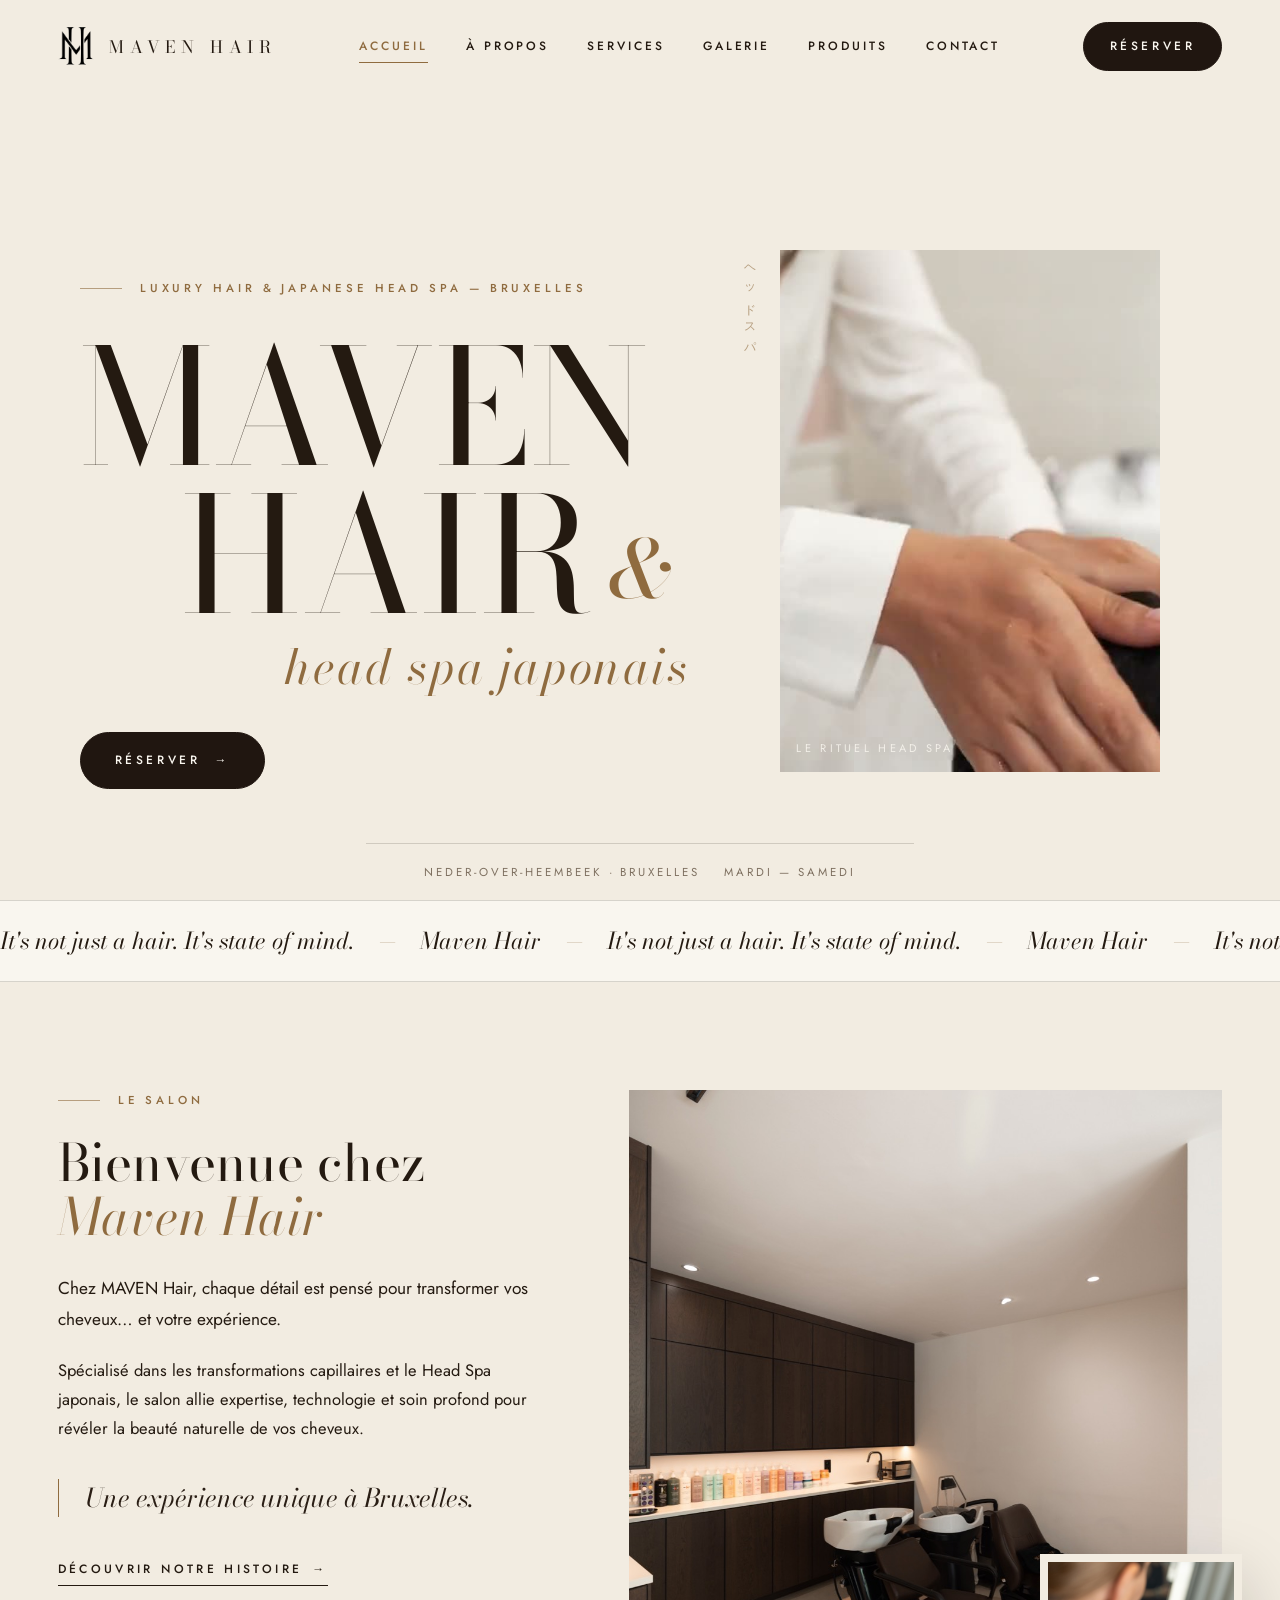
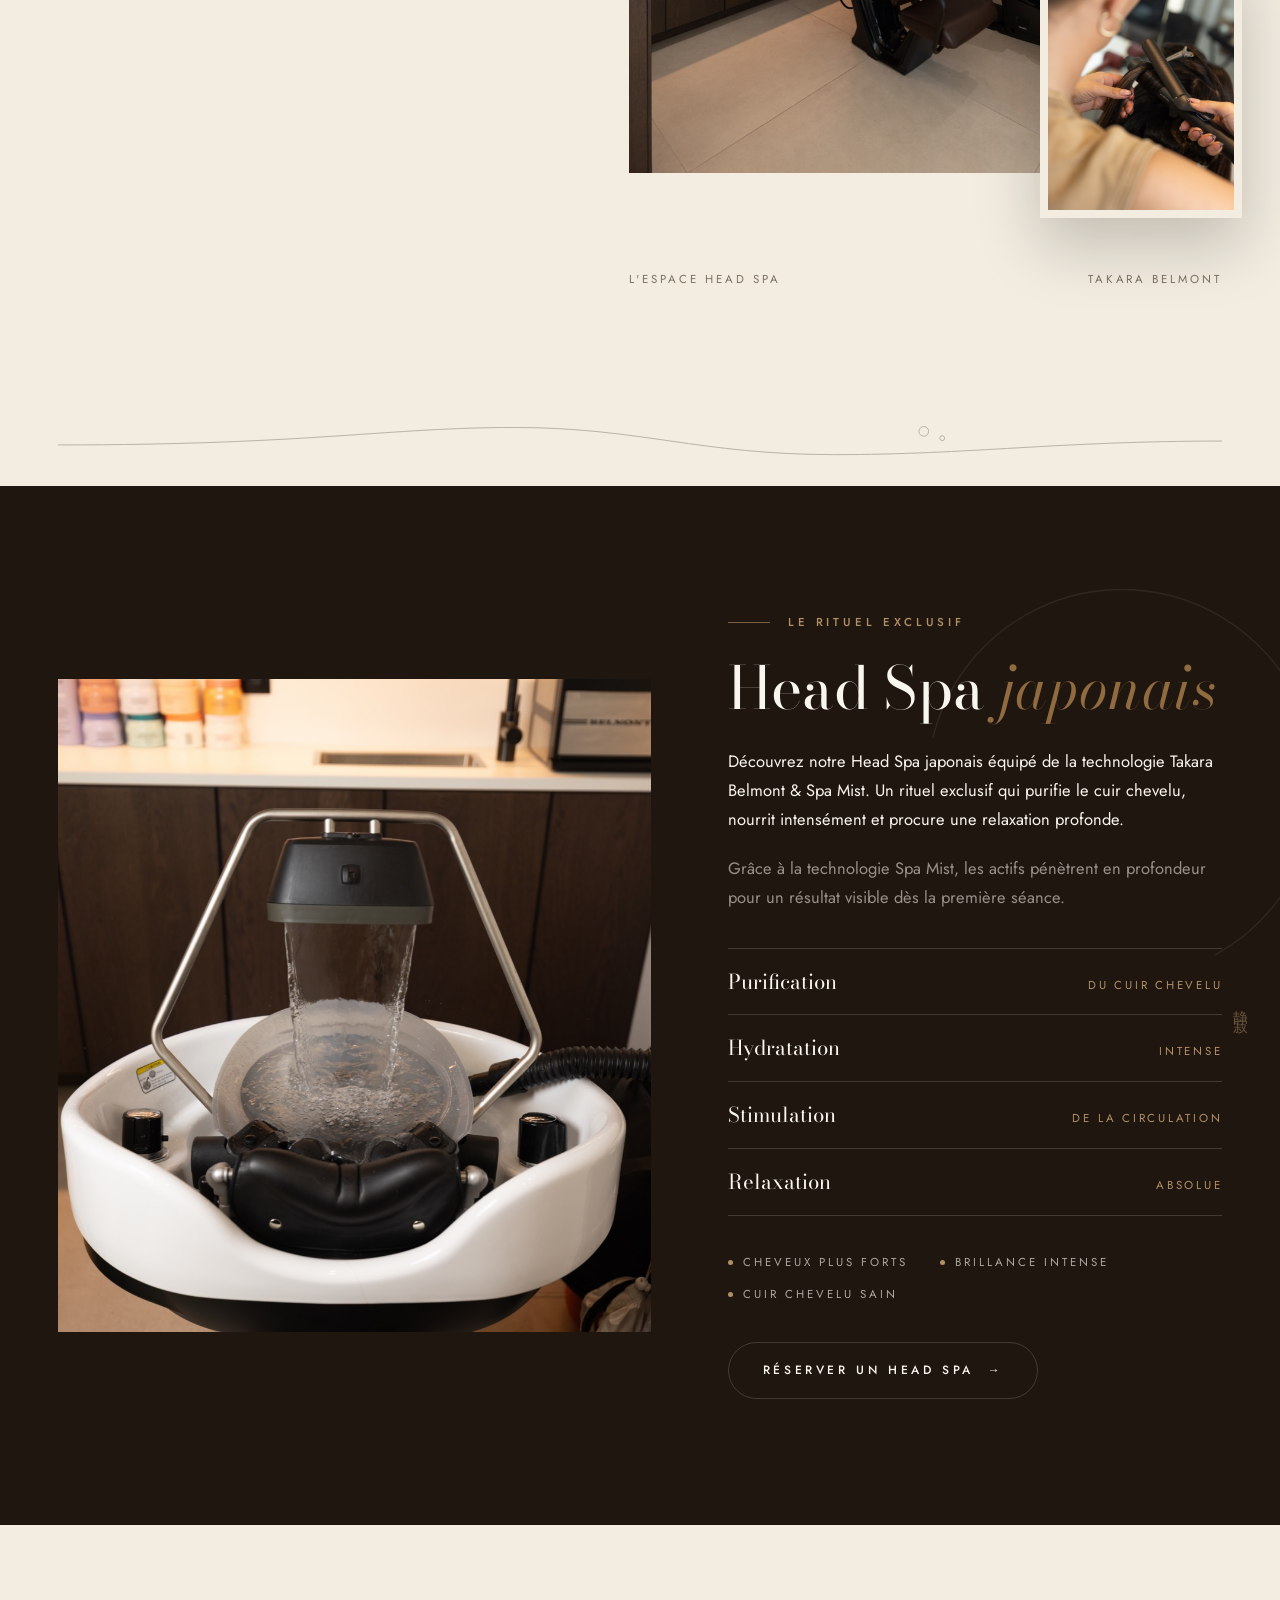
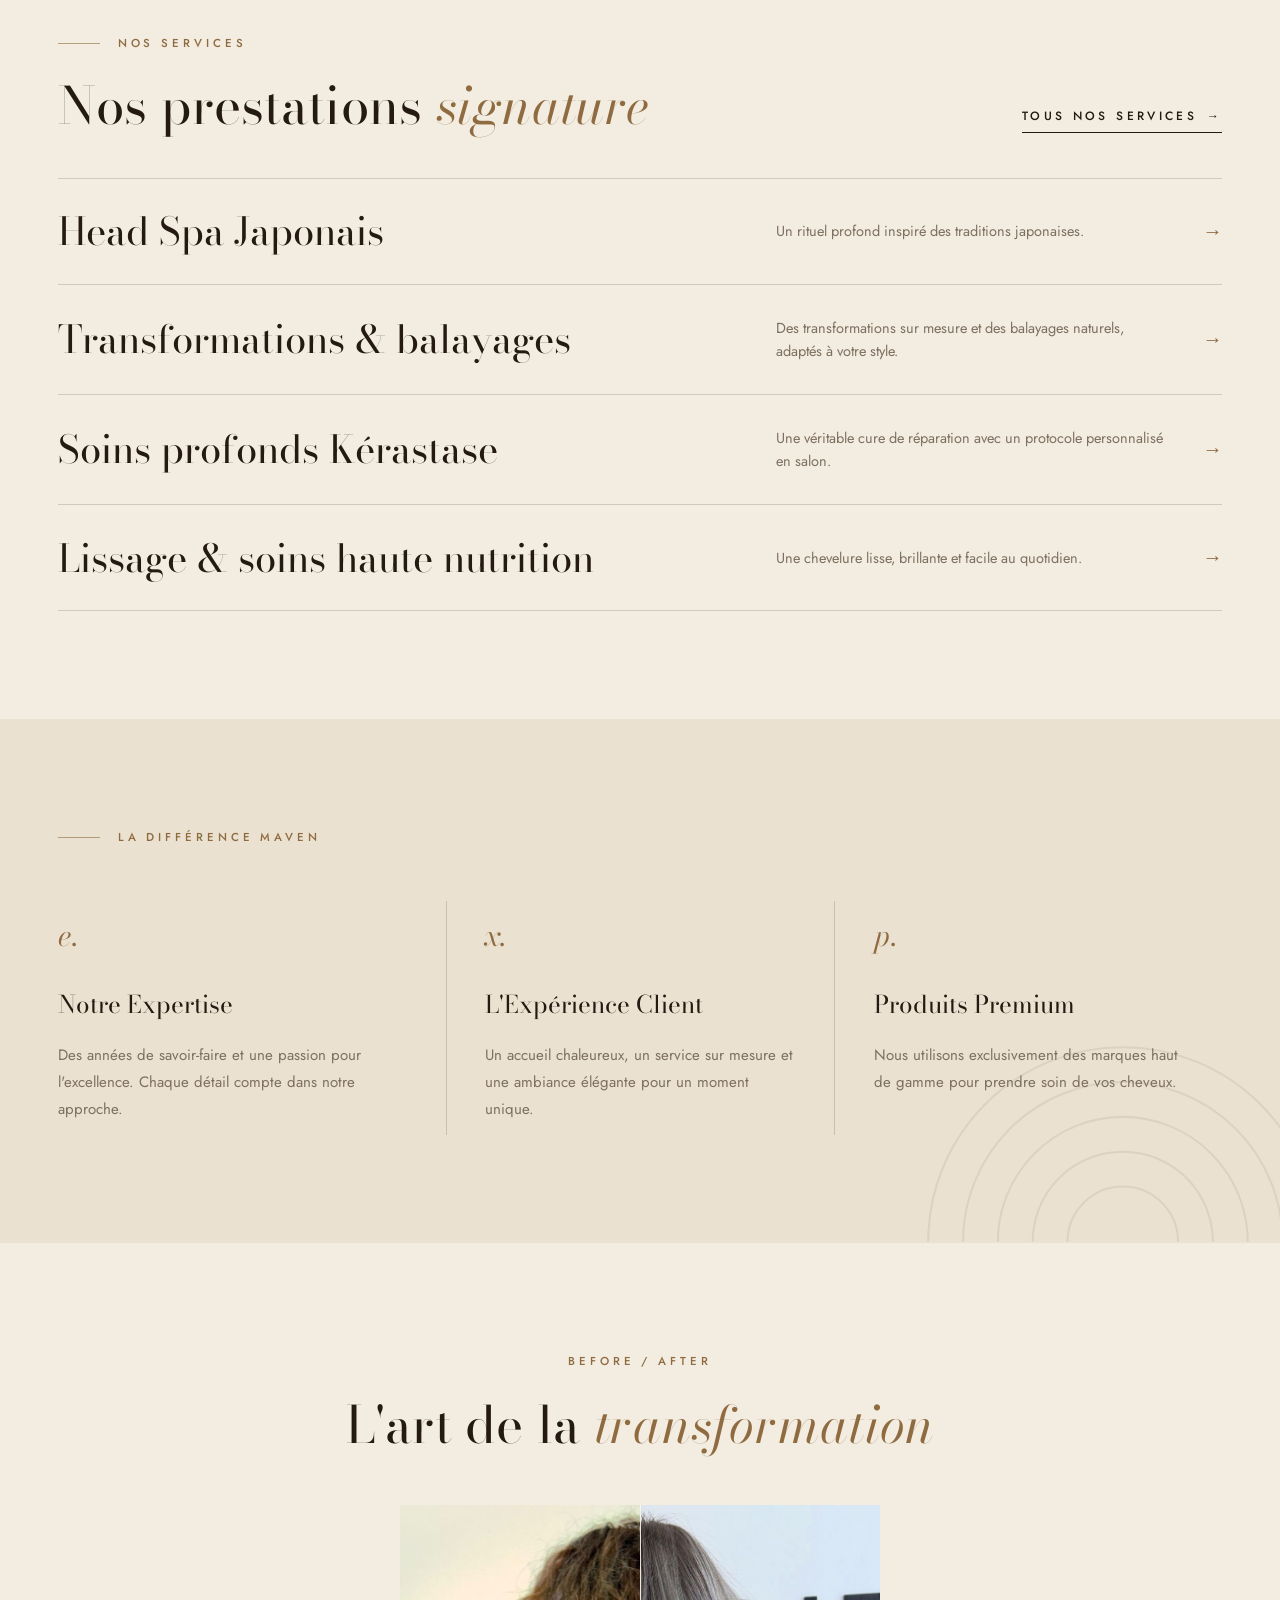
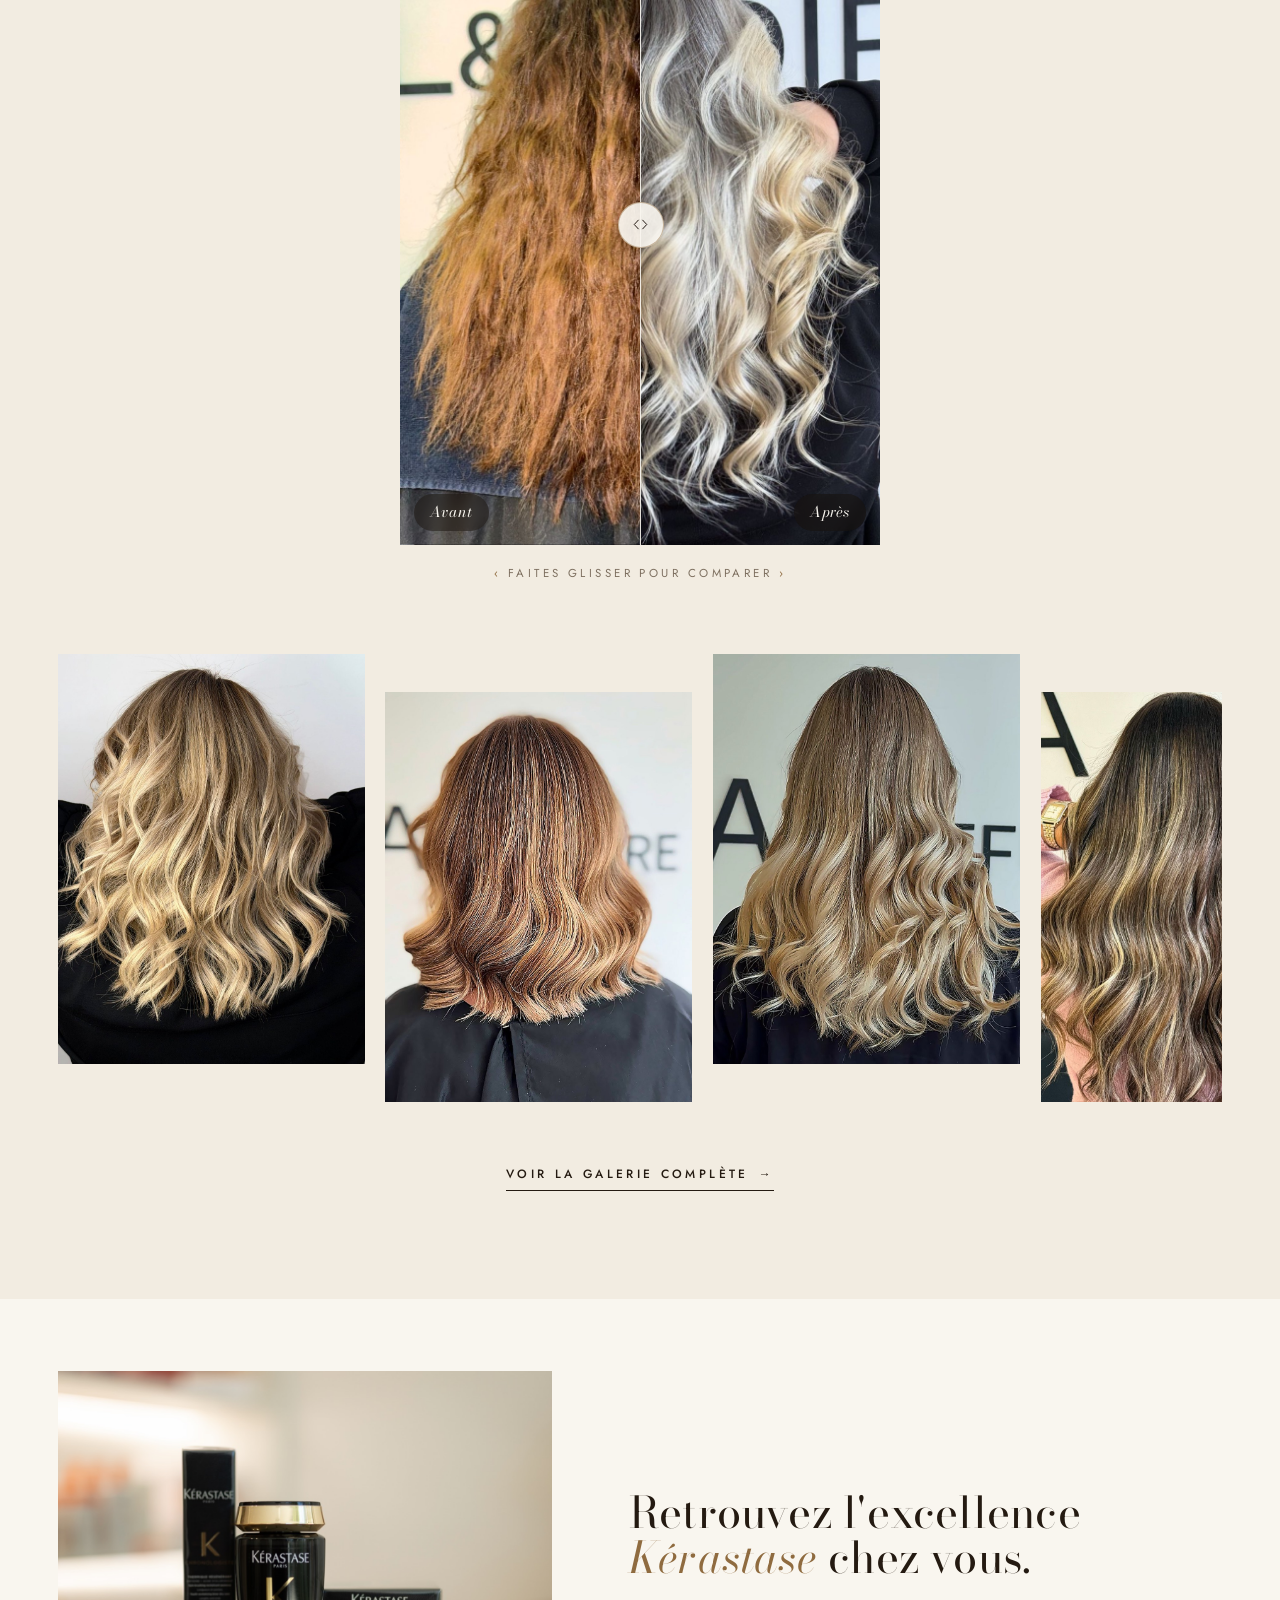
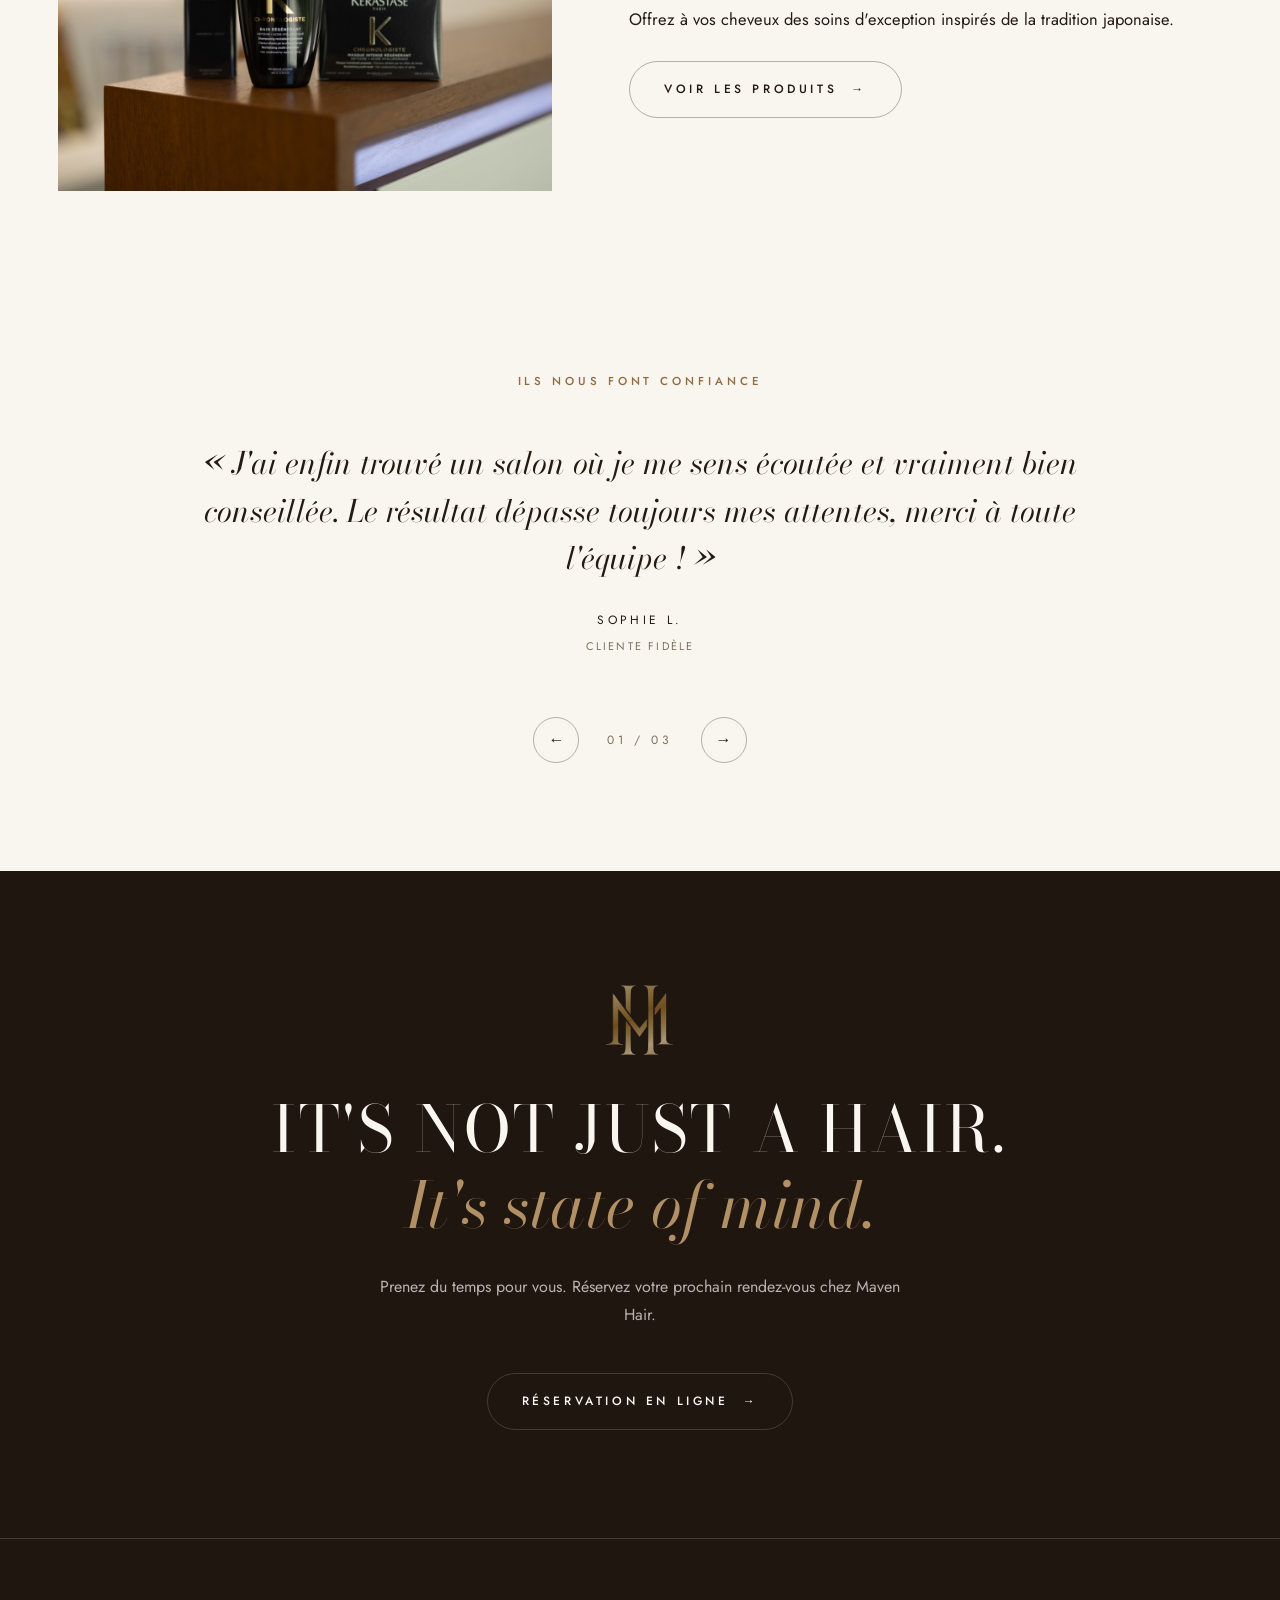
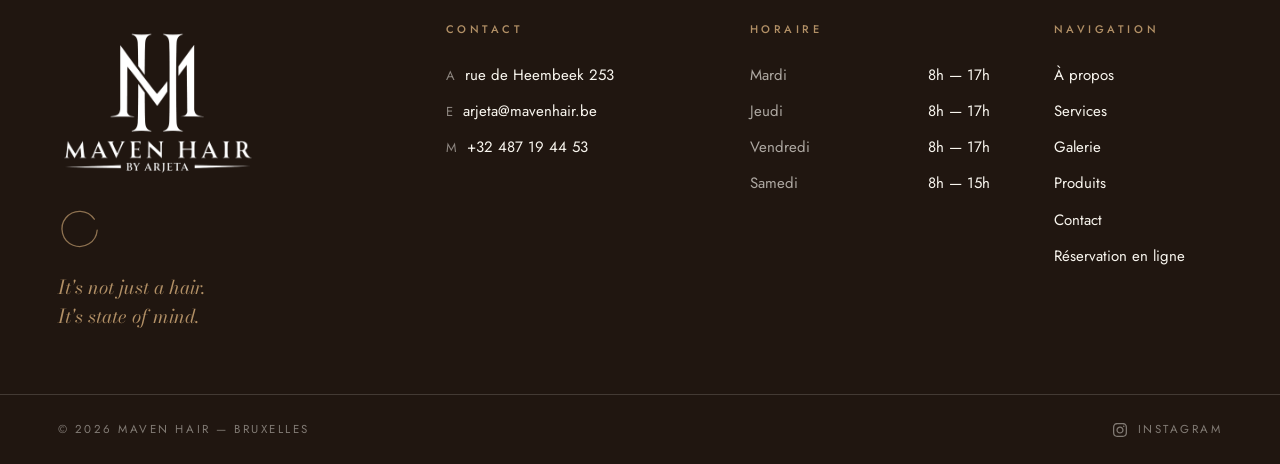
==== index.html @ 5ff22aaf "Site Maven Hair — salon premium & Head Spa japonais, Bruxelles" ====
<!DOCTYPE html>
<html lang="fr">
<head>
  <meta charset="UTF-8">
  <meta name="viewport" content="width=device-width, initial-scale=1.0">
  <title>Maven Hair — Luxury Hair &amp; Japanese Head Spa à Bruxelles</title>
  <meta name="description" content="Maven Hair, salon de coiffure premium à Bruxelles. Transformations capillaires, Head Spa japonais Takara Belmont &amp; Spa Mist, soins Kérastase. Réservez en ligne.">
  <link rel="icon" type="image/png" href="assets/img/mono-gold.png">
  <link rel="preconnect" href="https://fonts.googleapis.com">
  <link rel="preconnect" href="https://fonts.gstatic.com" crossorigin>
  <link href="https://fonts.googleapis.com/css2?family=Bodoni+Moda:ital,opsz,wght@0,6..96,400;0,6..96,500;1,6..96,400&family=Jost:ital,wght@0,300;0,400;0,500;1,400&display=swap" rel="stylesheet">
  <link rel="stylesheet" href="css/style.css">
</head>
<body>

  <header class="site-header">
    <div class="wrap">
      <a class="brand" href="index.html" aria-label="Maven Hair — Accueil">
        <img src="assets/img/mono-black.png" alt="Monogramme Maven Hair" width="310" height="330">
        <span class="brand-word">Maven&nbsp;Hair</span>
      </a>
      <nav class="main-nav" aria-label="Navigation principale">
        <a href="index.html" aria-current="page">Accueil</a>
        <a href="about.html">À propos</a>
        <a href="services.html">Services</a>
        <a href="gallery.html">Galerie</a>
        <a href="products.html">Produits</a>
        <a href="contact.html">Contact</a>
      </nav>
      <div class="header-cta">
        <a class="btn btn--solid" href="https://salonkee.be/salon/l-a-coiffure?lang=fr" target="_blank" rel="noopener">Réserver</a>
      </div>
      <button class="burger" aria-label="Ouvrir le menu" aria-expanded="false"><span></span><span></span></button>
    </div>
  </header>

  <div class="mobile-menu">
    <nav aria-label="Navigation mobile">
      <a href="index.html" aria-current="page">Accueil</a>
      <a href="about.html">À propos</a>
      <a href="services.html">Services</a>
      <a href="gallery.html">Galerie</a>
      <a href="products.html">Produits</a>
      <a href="contact.html">Contact</a>
    </nav>
    <div class="menu-foot">
      <a class="btn btn--solid" href="https://salonkee.be/salon/l-a-coiffure?lang=fr" target="_blank" rel="noopener">Réservation en ligne</a>
      <span class="muted">rue de Heembeek 253 · +32 487 19 44 53</span>
    </div>
  </div>

  <main>

    <!-- ============ HERO ============ -->
    <section class="hero">
      <div class="wrap hero-grid">
        <div>
          <p class="eyebrow hero-eyebrow">Luxury Hair &amp; Japanese Head Spa — Bruxelles</p>
          <h1 class="display hero-title">
            <span class="row"><span>Maven</span></span>
            <span class="row"><span class="indent">Hair<span class="amp">&amp;</span></span></span>
            <span class="row row--sub"><span class="sub">head spa japonais</span></span>
          </h1>
          <div class="hero-sub">
            <a class="btn btn--solid" href="https://salonkee.be/salon/l-a-coiffure?lang=fr" target="_blank" rel="noopener">Réserver <span class="arrow">→</span></a>
          </div>
        </div>
        <figure class="hero-media">
          <span class="jp-vertical hero-jp" aria-hidden="true" title="Head Spa">ヘッドスパ</span>
          <div class="mask-img">
            <video src="assets/video/hero.mp4" poster="assets/img/hero-poster.jpg" autoplay muted loop playsinline aria-label="Rituel Head Spa japonais chez Maven Hair"></video>
          </div>
          <figcaption>Le rituel head spa</figcaption>
        </figure>
      </div>
      <div class="wrap hero-foot">
        <span>Neder-Over-Heembeek · Bruxelles</span>
        <span>Mardi — Samedi</span>
      </div>
    </section>

    <!-- ============ BANDEAU ============ -->
    <div class="marquee" aria-hidden="true">
      <div class="marquee-track">
        <span>It's not just a hair. It's state of mind.</span><span class="sep">—</span>
        <span>Maven Hair</span><span class="sep">—</span>
        <span>It's not just a hair. It's state of mind.</span><span class="sep">—</span>
        <span>Maven Hair</span><span class="sep">—</span>
        <span>It's not just a hair. It's state of mind.</span><span class="sep">—</span>
        <span>Maven Hair</span><span class="sep">—</span>
        <span>It's not just a hair. It's state of mind.</span><span class="sep">—</span>
        <span>Maven Hair</span><span class="sep">—</span>
      </div>
    </div>

    <!-- ============ BIENVENUE ============ -->
    <section class="section">
      <div class="wrap welcome-grid">
        <div class="welcome-copy">
          <p class="eyebrow reveal">Le salon</p>
          <h2 class="display welcome-title reveal">Bienvenue chez <em>Maven Hair</em></h2>
          <div class="reveal" data-delay="1">
            <p class="lead">Chez MAVEN Hair, chaque détail est pensé pour transformer vos cheveux… et votre expérience.</p>
            <p>Spécialisé dans les transformations capillaires et le Head Spa japonais, le salon allie expertise, technologie et soin profond pour révéler la beauté naturelle de vos cheveux.</p>
            <p class="pull-quote">Une expérience unique à Bruxelles.</p>
            <a class="line-link" href="about.html">Découvrir notre histoire <span aria-hidden="true">→</span></a>
          </div>
        </div>
        <div class="welcome-media">
          <div class="welcome-stack">
            <div class="mask-img primary">
              <img src="assets/img/salon-1.jpg" alt="L'espace Head Spa du salon Maven Hair, équipé Takara Belmont" loading="lazy">
            </div>
            <figure class="welcome-inset reveal" data-delay="2">
              <img src="assets/img/salon-detail.jpg" alt="Coiffage au fer à boucler chez Maven Hair" loading="lazy">
            </figure>
          </div>
          <div class="caption-row reveal">
            <span>L'espace head spa</span>
            <span>Takara Belmont</span>
          </div>
        </div>
      </div>
    </section>

    <div class="zen-divider" aria-hidden="true">
      <svg class="draw-svg" viewBox="0 0 1200 64" fill="none">
        <path d="M0 36 C260 36 340 18 470 18 C600 18 660 46 800 46 C940 46 1030 32 1200 32" stroke="currentColor" stroke-width="1" data-dur="3.4"/>
        <circle cx="892" cy="22" r="5" stroke="currentColor" stroke-width="1" data-dur="1.1" data-delay="2.1"/>
        <circle cx="911" cy="29" r="2.5" stroke="currentColor" stroke-width="1" data-dur=".8" data-delay="2.5"/>
      </svg>
    </div>

    <!-- ============ HEAD SPA ============ -->
    <section class="section dark ritual">
      <svg class="enso-bg draw-svg" viewBox="0 0 200 200" aria-hidden="true"><path d="M165 60 A80 80 0 1 0 178 110" fill="none" stroke="currentColor" stroke-width="1.4" stroke-linecap="round" vector-effect="non-scaling-stroke" data-dur="3.6"/></svg>
      <span class="jp-vertical ritual-jp" aria-hidden="true" title="Seijaku — la quiétude">静寂</span>
      <div class="wrap ritual-grid">
        <div class="ritual-media mask-img mask-img--dark shoji">
          <img src="assets/img/headspa-fontaine.jpg" alt="Le bac Head Spa Takara Belmont et sa fontaine d'eau, au salon Maven Hair" loading="lazy">
        </div>
        <div>
          <p class="eyebrow reveal">Le rituel exclusif</p>
          <h2 class="display ritual-title reveal">Head Spa <em>japonais</em></h2>
          <div class="reveal" data-delay="1">
            <p>Découvrez notre Head Spa japonais équipé de la technologie Takara Belmont &amp; Spa Mist. Un rituel exclusif qui purifie le cuir chevelu, nourrit intensément et procure une relaxation profonde.</p>
            <p class="muted">Grâce à la technologie Spa Mist, les actifs pénètrent en profondeur pour un résultat visible dès la première séance.</p>
          </div>
          <ul class="ritual-list reveal" data-delay="2">
            <li><span class="term">Purification</span><span class="note">du cuir chevelu</span></li>
            <li><span class="term">Hydratation</span><span class="note">intense</span></li>
            <li><span class="term">Stimulation</span><span class="note">de la circulation</span></li>
            <li><span class="term">Relaxation</span><span class="note">absolue</span></li>
          </ul>
          <div class="ritual-results reveal" data-delay="2">
            <span>Cheveux plus forts</span>
            <span>Brillance intense</span>
            <span>Cuir chevelu sain</span>
          </div>
          <a class="btn btn--light reveal" data-delay="3" href="https://salonkee.be/salon/l-a-coiffure?lang=fr" target="_blank" rel="noopener">Réserver un head spa <span class="arrow">→</span></a>
        </div>
      </div>
    </section>

    <!-- ============ SERVICES ============ -->
    <section class="section">
      <div class="wrap">
        <div class="services-head">
          <div>
            <p class="eyebrow reveal">Nos services</p>
            <h2 class="display reveal">Nos prestations <em>signature</em></h2>
          </div>
          <a class="line-link reveal" href="services.html">Tous nos services <span aria-hidden="true">→</span></a>
        </div>
        <div class="service-list reveal">
          <a class="service-row" href="services.html#head-spa" data-img="0">
            <span class="name">Head Spa Japonais</span>
            <span class="desc">Un rituel profond inspiré des traditions japonaises.</span>
            <span class="go" aria-hidden="true">→</span>
          </a>
          <a class="service-row" href="services.html#transformations" data-img="1">
            <span class="name">Transformations &amp; balayages</span>
            <span class="desc">Des transformations sur mesure et des balayages naturels, adaptés à votre style.</span>
            <span class="go" aria-hidden="true">→</span>
          </a>
          <a class="service-row" href="services.html#kerastase" data-img="2">
            <span class="name">Soins profonds Kérastase</span>
            <span class="desc">Une véritable cure de réparation avec un protocole personnalisé en salon.</span>
            <span class="go" aria-hidden="true">→</span>
          </a>
          <a class="service-row" href="services.html#lissage" data-img="3">
            <span class="name">Lissage &amp; soins haute nutrition</span>
            <span class="desc">Une chevelure lisse, brillante et facile au quotidien.</span>
            <span class="go" aria-hidden="true">→</span>
          </a>
        </div>
      </div>
      <div class="service-float" aria-hidden="true">
        <img src="assets/img/salon-interieur.jpg" alt="">
        <img src="assets/img/g2.jpg" alt="">
        <img src="assets/img/k-chronologiste.jpg" alt="">
        <img src="assets/img/stock-lisse.jpg" alt="">
      </div>
    </section>

    <!-- ============ EXPERTISE ============ -->
    <section class="section expertise">
      <svg class="seigaiha draw-svg" viewBox="0 0 200 104" fill="none" aria-hidden="true">
        <path d="M5 100 A95 95 0 0 1 195 100" stroke="currentColor" stroke-width="1" data-dur="2.4"/>
        <path d="M22 100 A78 78 0 0 1 178 100" stroke="currentColor" stroke-width="1" data-dur="2.2" data-delay=".15"/>
        <path d="M39 100 A61 61 0 0 1 161 100" stroke="currentColor" stroke-width="1" data-dur="2" data-delay=".3"/>
        <path d="M56 100 A44 44 0 0 1 144 100" stroke="currentColor" stroke-width="1" data-dur="1.8" data-delay=".45"/>
        <path d="M73 100 A27 27 0 0 1 127 100" stroke="currentColor" stroke-width="1" data-dur="1.6" data-delay=".6"/>
      </svg>
      <div class="wrap">
        <p class="eyebrow reveal">La différence Maven</p>
        <div class="expertise-grid">
          <div class="expertise-col reveal">
            <span class="glyph" aria-hidden="true">e.</span>
            <h3>Notre Expertise</h3>
            <p>Des années de savoir-faire et une passion pour l'excellence. Chaque détail compte dans notre approche.</p>
          </div>
          <div class="expertise-col reveal" data-delay="1">
            <span class="glyph" aria-hidden="true">x.</span>
            <h3>L'Expérience Client</h3>
            <p>Un accueil chaleureux, un service sur mesure et une ambiance élégante pour un moment unique.</p>
          </div>
          <div class="expertise-col reveal" data-delay="2">
            <span class="glyph" aria-hidden="true">p.</span>
            <h3>Produits Premium</h3>
            <p>Nous utilisons exclusivement des marques haut de gamme pour prendre soin de vos cheveux.</p>
          </div>
        </div>
      </div>
    </section>

    <!-- ============ TRANSFORMATIONS ============ -->
    <section class="section">
      <div class="wrap">
        <div class="transfo-head">
          <p class="eyebrow eyebrow--center reveal">Before / After</p>
          <h2 class="display reveal">L'art de la <em>transformation</em></h2>
        </div>
        <div class="ba-lead reveal">
          <figure class="ba-compare ba-compare--lead">
            <div class="frame" role="slider" tabindex="0" aria-label="Comparateur avant / après — faites glisser" aria-valuemin="0" aria-valuemax="100" aria-valuenow="50">
              <img class="after" src="assets/img/transfo-apres.jpg" alt="Chevelure blonde ondulée et brillante après transformation" loading="lazy">
              <div class="before-wrap" aria-hidden="true"><img src="assets/img/transfo-avant.jpg" alt="Cheveux abîmés et frisottés avant transformation" loading="lazy"></div>
              <div class="divider" aria-hidden="true">
                <span class="knob"><svg viewBox="0 0 24 24" width="15" height="15" aria-hidden="true"><path d="M8.5 5 2 12l6.5 7M15.5 5 22 12l-6.5 7" fill="none" stroke="currentColor" stroke-width="1.6" stroke-linecap="round" stroke-linejoin="round"/></svg></span>
              </div>
              <span class="tag tag--avant" aria-hidden="true">Avant</span>
              <span class="tag tag--apres" aria-hidden="true">Après</span>
            </div>
          </figure>
          <p class="ba-hint muted"><span aria-hidden="true">‹</span> Faites glisser pour comparer <span aria-hidden="true">›</span></p>
        </div>
        <div class="gallery-strip">
          <div class="cell"><div class="mask-img"><img src="assets/img/g2.jpg" alt="Balayage blond ondulé réalisé chez Maven Hair" loading="lazy"></div></div>
          <div class="cell"><div class="mask-img"><img src="assets/img/g5.jpg" alt="Coloration cuivrée sur carré ondulé" loading="lazy"></div></div>
          <div class="cell"><div class="mask-img"><img src="assets/img/g8.jpg" alt="Balayage blond doré sur cheveux longs" loading="lazy"></div></div>
          <div class="cell"><div class="mask-img"><img src="assets/img/g6.jpg" alt="Cheveux bruns ondulés avec reflets" loading="lazy"></div></div>
          <div class="cell"><div class="mask-img"><img src="assets/img/ba1-apres.jpg" alt="Blond cendré ondulé après transformation" loading="lazy"></div></div>
        </div>
        <p style="text-align:center; margin-top: 48px;">
          <a class="line-link reveal" href="gallery.html">Voir la galerie complète <span aria-hidden="true">→</span></a>
        </p>
      </div>
    </section>

    <!-- ============ PRODUITS ============ -->
    <section class="section section--tight" style="background: var(--ivory);">
      <div class="wrap product-teaser-grid">
        <div class="media mask-img">
          <img src="assets/img/kerastase-salon.jpg" alt="Produits Kérastase Chronologiste au salon Maven Hair" loading="lazy">
        </div>
        <div>
          <p class="eyebrow reveal">L'excellence à la maison</p>
          <h2 class="display reveal">Retrouvez l'excellence <em>Kérastase</em> chez vous.</h2>
          <p class="reveal" data-delay="1">Offrez à vos cheveux des soins d'exception inspirés de la tradition japonaise.</p>
          <p class="reveal" data-delay="2" style="margin-top: 28px;">
            <a class="btn" href="products.html">Voir les produits <span class="arrow">→</span></a>
          </p>
        </div>
      </div>
    </section>

    <!-- ============ TÉMOIGNAGES ============ -->
    <section class="section quotes">
      <div class="wrap">
        <p class="eyebrow eyebrow--center reveal">Ils nous font confiance</p>
        <div class="quotes-viewport">
          <div class="quote-slide">
            <blockquote>« J'ai enfin trouvé un salon où je me sens écoutée et vraiment bien conseillée. Le résultat dépasse toujours mes attentes, merci à toute l'équipe ! »</blockquote>
            <p class="who">Sophie L. <em>Cliente fidèle</em></p>
          </div>
          <div class="quote-slide">
            <blockquote>« Une expérience incroyable du début à la fin. Accueil chaleureux, ambiance élégante et surtout, une coiffure parfaite à chaque visite. Je recommande les yeux fermés ! »</blockquote>
            <p class="who">Camille R. <em>Cliente</em></p>
          </div>
          <div class="quote-slide">
            <blockquote>« Service impeccable, produits de qualité et surtout une vraie expertise. On sent qu'ils aiment leur métier, ça fait toute la différence. Un grand bravo ! »</blockquote>
            <p class="who">Nicolas D. <em>Client régulier</em></p>
          </div>
        </div>
        <div class="quotes-nav">
          <button class="prev" aria-label="Témoignage précédent">←</button>
          <span class="quotes-count"><span class="cur">01</span> / 03</span>
          <button class="next" aria-label="Témoignage suivant">→</button>
        </div>
      </div>
    </section>

    <!-- ============ CTA FINAL ============ -->
    <section class="section dark final-cta">
      <div class="wrap">
        <img class="mono reveal" src="assets/img/mono-gold.png" alt="" aria-hidden="true">
        <h2 class="display reveal">It's not just a hair.<br><em>It's state of mind.</em></h2>
        <p class="invite reveal" data-delay="1">Prenez du temps pour vous. Réservez votre prochain rendez-vous chez Maven Hair.</p>
        <a class="btn btn--light reveal" data-delay="2" href="https://salonkee.be/salon/l-a-coiffure?lang=fr" target="_blank" rel="noopener">Réservation en ligne <span class="arrow">→</span></a>
      </div>
    </section>

  </main>

  <!-- ============ FOOTER ============ -->
  <footer class="site-footer">
    <div class="wrap footer-grid">
      <div class="footer-brand">
        <img src="assets/img/logo-white.png" alt="Maven Hair by Arjeta" loading="lazy">
        <svg class="footer-enso draw-svg" viewBox="0 0 200 200" aria-hidden="true"><path d="M165 60 A80 80 0 1 0 178 110" fill="none" stroke="currentColor" stroke-width="1.3" stroke-linecap="round" vector-effect="non-scaling-stroke" data-dur="2.6"/></svg>
        <p class="state-of-mind">It's not just a hair.<br>It's state of mind.</p>
      </div>
      <div>
        <h3 class="footer-h">Contact</h3>
        <ul class="footer-list">
          <li><span class="k">A</span>rue de Heembeek 253</li>
          <li><span class="k">E</span><a href="mailto:arjeta@mavenhair.be">arjeta@mavenhair.be</a></li>
          <li><span class="k">M</span><a href="tel:+32487194453">+32 487 19 44 53</a></li>
        </ul>
      </div>
      <div>
        <h3 class="footer-h">Horaire</h3>
        <ul class="footer-list hours-list">
          <li><span class="d">Mardi</span><span>8h — 17h</span></li>
          <li><span class="d">Jeudi</span><span>8h — 17h</span></li>
          <li><span class="d">Vendredi</span><span>8h — 17h</span></li>
          <li><span class="d">Samedi</span><span>8h — 15h</span></li>
        </ul>
      </div>
      <div>
        <h3 class="footer-h">Navigation</h3>
        <ul class="footer-list">
          <li><a href="about.html">À propos</a></li>
          <li><a href="services.html">Services</a></li>
          <li><a href="gallery.html">Galerie</a></li>
          <li><a href="products.html">Produits</a></li>
          <li><a href="contact.html">Contact</a></li>
          <li><a href="https://salonkee.be/salon/l-a-coiffure?lang=fr" target="_blank" rel="noopener">Réservation en ligne</a></li>
        </ul>
      </div>
    </div>
    <div class="wrap footer-bottom">
      <span>© 2026 Maven Hair — Bruxelles</span>
      <a class="insta-link" href="#" aria-label="Instagram Maven Hair">
        <svg viewBox="0 0 448 512" aria-hidden="true"><path d="M224.1 141c-63.6 0-114.9 51.3-114.9 114.9s51.3 114.9 114.9 114.9S339 319.5 339 255.9 287.7 141 224.1 141zm0 189.6c-41.1 0-74.7-33.5-74.7-74.7s33.5-74.7 74.7-74.7 74.7 33.5 74.7 74.7-33.6 74.7-74.7 74.7zm146.4-194.3c0 14.9-12 26.8-26.8 26.8-14.9 0-26.8-12-26.8-26.8s12-26.8 26.8-26.8 26.8 12 26.8 26.8zm76.1 27.2c-1.7-35.9-9.9-67.7-36.2-93.9-26.2-26.2-58-34.4-93.9-36.2-37-2.1-147.9-2.1-184.9 0-35.8 1.7-67.6 9.9-93.9 36.1s-34.4 58-36.2 93.9c-2.1 37-2.1 147.9 0 184.9 1.7 35.9 9.9 67.7 36.2 93.9s58 34.4 93.9 36.2c37 2.1 147.9 2.1 184.9 0 35.9-1.7 67.7-9.9 93.9-36.2 26.2-26.2 34.4-58 36.2-93.9 2.1-37 2.1-147.8 0-184.8zM398.8 388c-7.8 19.6-22.9 34.7-42.6 42.6-29.5 11.7-99.5 9-132.1 9s-102.7 2.6-132.1-9c-19.6-7.8-34.7-22.9-42.6-42.6-11.7-29.5-9-99.5-9-132.1s-2.6-102.7 9-132.1c7.8-19.6 22.9-34.7 42.6-42.6 29.5-11.7 99.5-9 132.1-9s102.7-2.6 132.1 9c19.6 7.8 34.7 22.9 42.6 42.6 11.7 29.5 9 99.5 9 132.1s2.7 102.7-9 132.1z"/></svg>
        Instagram
      </a>
    </div>
  </footer>

  <script src="js/main.js" defer></script>
</body>
</html>
---- css/style.css ----
/* ============================================================
   MAVEN HAIR — Design System
   Palette : ivoire / sable / chocolat profond / bronze
   Type    : Bodoni Moda (display) + Jost (interface)
   ============================================================ */

:root {
  --paper:        #F2ECE1;
  --paper-soft:   #EAE1D1;
  --ivory:        #F9F6EF;
  --espresso:     #201610;
  --espresso-2:   #2A1E15;
  --ink:          #241A11;
  --muted:        #7E7060;
  --bronze:       #8F6B3F;
  --bronze-soft:  #B29066;
  --line:         rgba(36, 26, 17, .16);
  --line-strong:  rgba(36, 26, 17, .32);
  --line-dark:    rgba(249, 246, 239, .16);
  --serif:  "Bodoni Moda", "Bodoni Moda SC", Didot, "Times New Roman", serif;
  --sans:   "Jost", "Futura", "Century Gothic", sans-serif;
  --gutter: clamp(20px, 4.5vw, 72px);
  --ease:   cubic-bezier(.22, .8, .24, 1);
}

/* ---------- Base ---------- */

*, *::before, *::after { box-sizing: border-box; }

html { scroll-behavior: smooth; }

body {
  margin: 0;
  background: var(--paper);
  color: var(--ink);
  font-family: var(--sans);
  font-size: 16.5px;
  line-height: 1.75;
  font-weight: 400;
  -webkit-font-smoothing: antialiased;
  text-rendering: optimizeLegibility;
}

img, video { display: block; max-width: 100%; }

a { color: inherit; text-decoration: none; }

h1, h2, h3, h4 { margin: 0; font-weight: 400; }

p { margin: 0 0 1.2em; }
p:last-child { margin-bottom: 0; }

::selection { background: var(--bronze-soft); color: var(--ivory); }

:focus-visible { outline: 2px solid var(--bronze); outline-offset: 3px; }

/* ---------- Utilities ---------- */

.wrap {
  max-width: 1480px;
  margin-inline: auto;
  padding-inline: var(--gutter);
}

.eyebrow {
  font-family: var(--sans);
  font-size: 11.5px;
  font-weight: 500;
  letter-spacing: .34em;
  text-transform: uppercase;
  color: var(--bronze);
  display: flex;
  align-items: center;
  gap: 18px;
  margin: 0 0 26px;
}
.eyebrow::before {
  content: "";
  width: 42px;
  height: 1px;
  background: var(--bronze);
  opacity: .6;
  flex: none;
}
.eyebrow--bare::before { display: none; }
.eyebrow--center { justify-content: center; }
.eyebrow--center::before { display: none; }

.display {
  font-family: var(--serif);
  font-weight: 400;
  line-height: 1.04;
  letter-spacing: .005em;
}

.display em,
.italic-accent {
  font-style: italic;
  font-weight: 400;
  color: var(--bronze);
}

.lead {
  font-size: clamp(17px, 1.35vw, 20px);
  line-height: 1.8;
  color: var(--ink);
}

.measure { max-width: 62ch; }

.muted { color: var(--muted); }

/* Boutons */
.btn {
  display: inline-flex;
  align-items: center;
  gap: 14px;
  font-family: var(--sans);
  font-size: 12px;
  font-weight: 500;
  letter-spacing: .3em;
  text-transform: uppercase;
  color: var(--ink);
  border: 1px solid var(--line-strong);
  border-radius: 999px;
  padding: 17px 34px;
  transition: background .45s var(--ease), color .45s var(--ease), border-color .45s var(--ease);
}
.btn .arrow { transition: transform .45s var(--ease); }
.btn:hover { background: var(--espresso); border-color: var(--espresso); color: var(--ivory); }
.btn:hover .arrow { transform: translateX(5px); }

.btn--solid { background: var(--espresso); border-color: var(--espresso); color: var(--ivory); }
.btn--solid:hover { background: var(--bronze); border-color: var(--bronze); }

.btn--light { border-color: var(--line-dark); color: var(--ivory); }
.btn--light:hover { background: var(--ivory); border-color: var(--ivory); color: var(--espresso); }

/* Lien souligné animé */
.line-link {
  display: inline-flex;
  align-items: baseline;
  gap: 10px;
  font-size: 12px;
  font-weight: 500;
  letter-spacing: .28em;
  text-transform: uppercase;
  color: var(--ink);
  padding-bottom: 6px;
  position: relative;
}
.line-link::after {
  content: "";
  position: absolute;
  left: 0; right: 0; bottom: 0;
  height: 1px;
  background: var(--ink);
  transform-origin: right;
  transition: transform .5s var(--ease);
}
.line-link:hover::after { transform: scaleX(.35); transform-origin: left; }

/* Révélation au scroll */
.reveal {
  opacity: 0;
  transform: translateY(26px);
  transition: opacity 1s var(--ease), transform 1s var(--ease);
}
.reveal.in { opacity: 1; transform: none; }
.reveal[data-delay="1"] { transition-delay: .12s; }
.reveal[data-delay="2"] { transition-delay: .24s; }
.reveal[data-delay="3"] { transition-delay: .36s; }

/* Image avec voile qui se retire */
.mask-img { position: relative; overflow: hidden; }
.mask-img::after {
  content: "";
  position: absolute;
  inset: 0;
  background: var(--paper-soft);
  transform: scaleY(1);
  transform-origin: top;
  transition: transform 1.1s var(--ease) .1s;
}
.dark .mask-img::after, .mask-img--dark::after { background: var(--espresso-2); }
.mask-img.in::after { transform: scaleY(0); }
.mask-img img, .mask-img video {
  width: 100%; height: 100%; object-fit: cover;
  transform: scale(1.06);
  transition: transform 1.4s var(--ease);
}
.mask-img.in img, .mask-img.in video { transform: scale(1); }

/* ============================================================
   Header
   ============================================================ */

.site-header {
  position: fixed;
  inset: 0 0 auto 0;
  z-index: 60;
  transition: background .5s var(--ease), box-shadow .5s var(--ease), transform .5s var(--ease);
}
.site-header .wrap {
  max-width: none;
  display: flex;
  align-items: center;
  justify-content: space-between;
  gap: 24px;
  padding-block: 22px;
  transition: padding .5s var(--ease);
}
.site-header.scrolled {
  background: color-mix(in srgb, var(--paper) 88%, transparent);
  -webkit-backdrop-filter: blur(14px);
  backdrop-filter: blur(14px);
  box-shadow: 0 1px 0 var(--line);
}
.site-header.scrolled .wrap { padding-block: 14px; }
.site-header.hidden { transform: translateY(-100%); }

.brand {
  display: flex;
  align-items: center;
  gap: 14px;
}
.brand img { height: 40px; width: auto; transition: height .5s var(--ease); }
.site-header.scrolled .brand img { height: 32px; }
.brand-word {
  font-family: var(--serif);
  font-size: 17px;
  letter-spacing: .34em;
  text-transform: uppercase;
  translate: 0 1px;
}

.main-nav { display: flex; align-items: center; gap: clamp(20px, 3vw, 44px); }
.main-nav a {
  font-size: 12px;
  font-weight: 500;
  letter-spacing: .24em;
  text-transform: uppercase;
  position: relative;
  padding: 6px 0;
}
.main-nav a::after {
  content: "";
  position: absolute;
  left: 0; bottom: 0;
  width: 100%; height: 1px;
  background: var(--bronze);
  transform: scaleX(0);
  transform-origin: right;
  transition: transform .45s var(--ease);
}
.main-nav a:hover::after,
.main-nav a[aria-current="page"]::after { transform: scaleX(1); transform-origin: left; }
.main-nav a[aria-current="page"] { color: var(--bronze); }

.header-cta { display: inline-flex; }
.header-cta .btn { padding: 13px 26px; }

/* Burger */
.burger {
  display: none;
  background: none;
  border: 0;
  padding: 10px 0;
  cursor: pointer;
  width: 34px;
}
.burger span {
  display: block;
  height: 1.5px;
  background: var(--ink);
  transition: transform .45s var(--ease), opacity .3s;
}
.burger span + span { margin-top: 8px; }
.menu-open .burger span:nth-child(1) { transform: translateY(4.75px) rotate(45deg); }
.menu-open .burger span:nth-child(2) { transform: translateY(-4.75px) rotate(-45deg); }

/* Menu mobile plein écran */
.mobile-menu {
  position: fixed;
  inset: 0;
  z-index: 55;
  background: var(--paper);
  display: flex;
  flex-direction: column;
  justify-content: center;
  padding: 100px var(--gutter) 48px;
  opacity: 0;
  visibility: hidden;
  transition: opacity .5s var(--ease), visibility 0s .5s;
}
.menu-open .mobile-menu { opacity: 1; visibility: visible; transition: opacity .5s var(--ease); }
.mobile-menu nav { display: flex; flex-direction: column; gap: 4px; }
.mobile-menu nav a {
  font-family: var(--serif);
  font-size: clamp(34px, 9vw, 54px);
  line-height: 1.35;
  padding: 2px 0;
  display: flex;
  align-items: baseline;
  gap: 16px;
  opacity: 0;
  transform: translateY(18px);
  transition: opacity .55s var(--ease), transform .55s var(--ease);
}
.menu-open .mobile-menu nav a { opacity: 1; transform: none; }
.mobile-menu nav a:nth-child(1) { transition-delay: .08s; }
.mobile-menu nav a:nth-child(2) { transition-delay: .14s; }
.mobile-menu nav a:nth-child(3) { transition-delay: .2s; }
.mobile-menu nav a:nth-child(4) { transition-delay: .26s; }
.mobile-menu nav a:nth-child(5) { transition-delay: .32s; }
.mobile-menu nav a:nth-child(6) { transition-delay: .38s; }
.mobile-menu nav a[aria-current="page"] { color: var(--bronze); font-style: italic; }
.mobile-menu .menu-foot {
  margin-top: 48px;
  display: flex;
  flex-direction: column;
  gap: 18px;
  opacity: 0;
  transition: opacity .6s var(--ease) .45s;
}
.menu-open .mobile-menu .menu-foot { opacity: 1; }

body.menu-open { overflow: hidden; }

/* ============================================================
   Hero (accueil)
   ============================================================ */

.hero {
  position: relative;
  min-height: 100svh;
  display: flex;
  flex-direction: column;
  justify-content: flex-end;
  padding-top: 120px;
  overflow: hidden;
}

.hero-grid {
  position: relative;
  display: grid;
  grid-template-columns: minmax(0, 1fr) minmax(280px, 460px);
  gap: clamp(24px, 4vw, 64px);
  align-items: end;
  padding-bottom: clamp(40px, 6vh, 84px);
}

.hero-eyebrow { margin-bottom: clamp(24px, 4vh, 52px); }

.hero-title {
  font-size: clamp(66px, 12.5vw, 186px);
  line-height: .92;
  letter-spacing: .01em;
  text-transform: uppercase;
  position: relative;
  z-index: 2;
}
.hero-title .row { display: block; overflow: hidden; }
.hero-title .row > span {
  display: block;
  transform: translateY(110%);
  transition: transform 1.2s var(--ease);
}
.loaded .hero-title .row > span { transform: none; }
.hero-title .row:nth-child(2) > span { transition-delay: .12s; }
.hero-title .indent { padding-left: clamp(40px, 8vw, 160px); }
.hero-title .amp {
  font-style: italic;
  text-transform: none;
  color: var(--bronze);
  font-size: .5em;
  letter-spacing: .02em;
  vertical-align: .18em;
  margin-left: .18em;
}
.hero-title .row--sub { margin-top: .06em; }
.hero-title .row--sub .sub {
  font-style: italic;
  text-transform: none;
  color: var(--bronze);
  font-size: .3em;
  line-height: 1.2;
  letter-spacing: .04em;
  padding-left: clamp(80px, 16vw, 320px);
  transition-delay: .22s;
}

.hero-sub {
  margin-top: clamp(28px, 4vh, 48px);
  display: flex;
  flex-wrap: wrap;
  align-items: flex-end;
  gap: 32px 56px;
  opacity: 0;
  transform: translateY(20px);
  transition: opacity 1s var(--ease) .55s, transform 1s var(--ease) .55s;
}
.loaded .hero-sub { opacity: 1; transform: none; }
.hero-sub .tagline {
  font-family: var(--serif);
  font-style: italic;
  font-size: clamp(19px, 1.8vw, 26px);
  line-height: 1.45;
  max-width: 20em;
}

.hero-media {
  position: relative;
  z-index: 3;
  align-self: stretch;
  min-height: clamp(360px, 58vh, 640px);
  opacity: 0;
  transition: opacity .8s var(--ease) .35s;
}
.loaded .hero-media { opacity: 1; }
.hero-media .mask-img { position: absolute; inset: 0; }
.hero-media figcaption {
  position: absolute;
  bottom: 14px;
  left: 16px;
  z-index: 2;
  color: var(--ivory);
  font-size: 11px;
  letter-spacing: .3em;
  text-transform: uppercase;
  opacity: .85;
}

.hero-foot {
  border-top: 1px solid var(--line);
  padding-block: 18px;
  display: flex;
  justify-content: space-between;
  gap: 24px;
  font-size: 11.5px;
  letter-spacing: .26em;
  text-transform: uppercase;
  color: var(--muted);
}

/* ---------- Bandeau défilant ---------- */

.marquee {
  border-block: 1px solid var(--line);
  overflow: hidden;
  padding-block: 20px;
  background: var(--ivory);
}
.marquee-track {
  display: flex;
  gap: 0;
  width: max-content;
  animation: marquee 36s linear infinite;
}
.marquee span {
  font-family: var(--serif);
  font-style: italic;
  font-size: clamp(18px, 1.8vw, 24px);
  white-space: nowrap;
  padding-right: 24px;
  color: var(--ink);
}
.marquee .sep { color: var(--bronze); padding-right: 24px; }
@keyframes marquee {
  to { transform: translateX(-50%); }
}

/* ============================================================
   Sections
   ============================================================ */

.section { padding-block: clamp(84px, 12vh, 160px); }
.section--tight { padding-block: clamp(56px, 8vh, 100px); }

.dark {
  background: var(--espresso);
  color: var(--ivory);
}
.dark .eyebrow { color: var(--bronze-soft); }
.dark .eyebrow::before { background: var(--bronze-soft); }
.dark .muted { color: rgba(249, 246, 239, .55); }
.dark .line-link { color: var(--ivory); }
.dark .line-link::after { background: var(--bronze-soft); }

/* --- Bienvenue (split éditorial) --- */

.welcome-grid {
  display: grid;
  grid-template-columns: minmax(0, 5fr) minmax(0, 6fr);
  gap: clamp(40px, 6vw, 110px);
  align-items: start;
}
.welcome-copy { position: sticky; top: 120px; }
.welcome-title { font-size: clamp(34px, 4vw, 58px); margin-bottom: 30px; }
.welcome-media { display: grid; gap: clamp(20px, 2.5vw, 36px); }
.welcome-media .primary { aspect-ratio: 4 / 4.6; }
.welcome-stack { position: relative; margin-bottom: clamp(36px, 5vw, 72px); }
.welcome-inset {
  position: absolute;
  z-index: 2;
  right: clamp(-28px, -1.5vw, -14px);
  bottom: clamp(-52px, -3.5vw, -30px);
  width: clamp(130px, 34%, 240px);
  margin: 0;
  border: clamp(6px, .7vw, 10px) solid var(--paper);
  box-shadow: 0 26px 60px rgba(24, 16, 10, .22);
  background: var(--paper);
}
.welcome-inset img {
  width: 100%;
  aspect-ratio: 3 / 4;
  object-fit: cover;
}
.welcome-media .caption-row {
  display: flex;
  justify-content: space-between;
  align-items: baseline;
  gap: 20px;
  font-size: 11.5px;
  letter-spacing: .26em;
  text-transform: uppercase;
  color: var(--muted);
}

.pull-quote {
  font-family: var(--serif);
  font-style: italic;
  font-size: clamp(21px, 2vw, 28px);
  line-height: 1.5;
  border-left: 1px solid var(--bronze);
  padding-left: 26px;
  margin: 36px 0;
  color: var(--espresso-2);
}
.dark .pull-quote { color: var(--ivory); }

/* --- Head Spa (immersif sombre) --- */

.ritual { position: relative; }
.ritual-grid {
  display: grid;
  grid-template-columns: minmax(0, 6fr) minmax(0, 5fr);
  gap: clamp(40px, 6vw, 110px);
  align-items: center;
}
.ritual-media { aspect-ratio: 4 / 4.4; }
.ritual-title { font-size: clamp(38px, 4.6vw, 66px); margin-bottom: 28px; }
.ritual-list {
  list-style: none;
  margin: 36px 0;
  padding: 0;
  border-top: 1px solid var(--line-dark);
}
.ritual-list li {
  display: flex;
  align-items: baseline;
  justify-content: space-between;
  gap: 24px;
  padding: 15px 0;
  border-bottom: 1px solid var(--line-dark);
}
.ritual-list .term {
  font-family: var(--serif);
  font-size: clamp(19px, 1.6vw, 24px);
}
.ritual-list .note {
  font-size: 11.5px;
  letter-spacing: .24em;
  text-transform: uppercase;
  color: var(--bronze-soft);
  text-align: right;
}
.ritual-results {
  display: flex;
  flex-wrap: wrap;
  gap: 12px 32px;
  margin: 26px 0 38px;
  font-size: 11.5px;
  letter-spacing: .26em;
  text-transform: uppercase;
  color: rgba(249, 246, 239, .65);
}
.ritual-results span { display: inline-flex; align-items: center; gap: 10px; }
.ritual-results span::before {
  content: "";
  width: 5px; height: 5px;
  border-radius: 50%;
  background: var(--bronze-soft);
}

/* --- Services (liste interactive) --- */

.services-head {
  display: flex;
  justify-content: space-between;
  align-items: flex-end;
  gap: 32px;
  margin-bottom: clamp(36px, 5vh, 64px);
}
.services-head h2 { font-size: clamp(34px, 4vw, 58px); }

.service-list { border-top: 1px solid var(--line); position: relative; }
.service-row {
  display: grid;
  grid-template-columns: minmax(0, 7fr) minmax(0, 4fr) auto;
  align-items: center;
  gap: clamp(16px, 3vw, 48px);
  padding: clamp(22px, 3.4vh, 38px) 0;
  border-bottom: 1px solid var(--line);
  position: relative;
  transition: padding-left .5s var(--ease);
}
.service-row:hover { padding-left: 14px; }
.service-row .name {
  font-family: var(--serif);
  font-size: clamp(24px, 3vw, 44px);
  line-height: 1.15;
  transition: color .4s var(--ease);
}
.service-row:hover .name { color: var(--bronze); }
.service-row .desc {
  font-size: 14.5px;
  line-height: 1.65;
  color: var(--muted);
}
.service-row .go {
  font-size: 20px;
  color: var(--bronze);
  transition: transform .5s var(--ease);
}
.service-row:hover .go { transform: translateX(6px); }

.service-float {
  position: fixed;
  z-index: 40;
  width: 240px;
  aspect-ratio: 3 / 4;
  pointer-events: none;
  overflow: hidden;
  opacity: 0;
  transform: scale(.92);
  transition: opacity .35s var(--ease), transform .35s var(--ease);
}
.service-float img {
  position: absolute; inset: 0;
  width: 100%; height: 100%;
  object-fit: cover;
  opacity: 0;
  transition: opacity .3s var(--ease);
}
.service-float.on { opacity: 1; transform: scale(1); }
.service-float img.on { opacity: 1; }

/* --- Expertise (colonnes typographiques) --- */

.expertise {
  background: var(--paper-soft);
}
.expertise-grid {
  display: grid;
  grid-template-columns: repeat(3, 1fr);
  margin-top: clamp(40px, 6vh, 72px);
}
.expertise-col {
  padding: 8px clamp(24px, 3vw, 56px) 12px;
  border-left: 1px solid var(--line);
}
.expertise-col:first-child { border-left: 0; padding-left: 0; }
.expertise-col .glyph {
  font-family: var(--serif);
  font-style: italic;
  font-size: 30px;
  color: var(--bronze);
  display: block;
  margin-bottom: 22px;
}
.expertise-col h3 {
  font-family: var(--serif);
  font-size: clamp(22px, 1.9vw, 28px);
  margin-bottom: 16px;
}
.expertise-col p { font-size: 15px; color: var(--muted); line-height: 1.8; }

/* --- Transformations (diptyque + strip) --- */

.transfo-head { text-align: center; max-width: 640px; margin: 0 auto clamp(44px, 6vh, 72px); }
.transfo-head h2 { font-size: clamp(34px, 4vw, 58px); margin-bottom: 20px; }

.diptych {
  display: grid;
  grid-template-columns: 1fr 1fr;
  gap: clamp(10px, 1.2vw, 18px);
  max-width: 980px;
  margin-inline: auto;
}
.diptych figure { margin: 0; position: relative; }
.diptych .mask-img { aspect-ratio: 3 / 4; }
.diptych figcaption {
  margin-top: 12px;
  font-family: var(--serif);
  font-style: italic;
  font-size: 17px;
  color: var(--muted);
  display: flex;
  justify-content: space-between;
}
.diptych figcaption .num { font-style: normal; font-size: 11px; letter-spacing: .3em; align-self: center; text-transform: uppercase; }

.gallery-strip {
  display: flex;
  gap: clamp(14px, 1.6vw, 24px);
  overflow-x: auto;
  scroll-snap-type: x mandatory;
  padding-block: 8px;
  margin-top: clamp(44px, 6vh, 72px);
  scrollbar-width: none;
}
.gallery-strip::-webkit-scrollbar { display: none; }
.gallery-strip .cell {
  flex: 0 0 auto;
  width: clamp(220px, 24vw, 340px);
  scroll-snap-align: start;
}
.gallery-strip .cell:nth-child(even) { margin-top: clamp(20px, 3vw, 48px); }
.gallery-strip .mask-img { aspect-ratio: 3 / 4; }

/* --- Produits teaser --- */

.product-teaser-grid {
  display: grid;
  grid-template-columns: minmax(0, 5fr) minmax(0, 6fr);
  gap: clamp(40px, 6vw, 110px);
  align-items: center;
}
.product-teaser-grid .media { aspect-ratio: 4 / 3.4; }
.product-teaser-grid h2 { font-size: clamp(30px, 3.4vw, 48px); margin-bottom: 24px; }

/* --- Témoignages --- */

.quotes { background: var(--ivory); text-align: center; }
.quotes-viewport { max-width: 880px; margin-inline: auto; position: relative; min-height: 260px; }
.quote-slide {
  position: absolute;
  inset: 0;
  display: flex;
  flex-direction: column;
  justify-content: center;
  gap: 28px;
  opacity: 0;
  transform: translateY(14px);
  transition: opacity .8s var(--ease), transform .8s var(--ease);
  visibility: hidden;
}
.quote-slide.active { opacity: 1; transform: none; visibility: visible; }
.quote-slide blockquote {
  margin: 0;
  font-family: var(--serif);
  font-style: italic;
  font-size: clamp(21px, 2.4vw, 32px);
  line-height: 1.55;
}
.quote-slide .who { font-size: 12px; letter-spacing: .28em; text-transform: uppercase; }
.quote-slide .who em { font-style: normal; color: var(--muted); display: block; margin-top: 6px; letter-spacing: .2em; font-size: 11px; }

.quotes-nav {
  margin-top: 40px;
  display: flex;
  justify-content: center;
  align-items: center;
  gap: 28px;
}
.quotes-nav button {
  background: none;
  border: 1px solid var(--line-strong);
  border-radius: 50%;
  width: 46px; height: 46px;
  font-size: 16px;
  color: var(--ink);
  cursor: pointer;
  transition: background .4s var(--ease), color .4s var(--ease), border-color .4s var(--ease);
}
.quotes-nav button:hover { background: var(--espresso); color: var(--ivory); border-color: var(--espresso); }
.quotes-count { font-size: 12px; letter-spacing: .3em; color: var(--muted); }

/* --- CTA final --- */

.final-cta { text-align: center; position: relative; overflow: hidden; }
.final-cta .mono {
  width: 74px;
  margin: 0 auto 34px;
  opacity: .9;
}
.final-cta h2 {
  font-size: clamp(30px, 5vw, 66px);
  line-height: 1.18;
  text-transform: uppercase;
  letter-spacing: .04em;
  max-width: 17em;
  margin-inline: auto;
}
.final-cta h2 em { font-style: italic; text-transform: none; letter-spacing: 0; color: var(--bronze-soft); }
.final-cta .invite {
  margin: 30px auto 44px;
  max-width: 34em;
  color: rgba(249, 246, 239, .7);
  font-size: 16px;
}

/* ============================================================
   Footer
   ============================================================ */

.site-footer {
  background: var(--espresso);
  color: var(--ivory);
  border-top: 1px solid var(--line-dark);
  padding-top: clamp(60px, 9vh, 110px);
}
.footer-grid {
  display: grid;
  grid-template-columns: minmax(0, 4fr) minmax(0, 3fr) minmax(0, 3fr) minmax(0, 2fr);
  gap: clamp(36px, 4vw, 72px);
  padding-bottom: clamp(48px, 7vh, 88px);
}
.footer-brand img { width: 200px; margin-bottom: 26px; }
.footer-brand .state-of-mind {
  font-family: var(--serif);
  font-style: italic;
  font-size: 19px;
  line-height: 1.5;
  color: var(--bronze-soft);
  max-width: 16em;
}
.footer-h {
  font-size: 11px;
  font-weight: 500;
  letter-spacing: .32em;
  text-transform: uppercase;
  color: var(--bronze-soft);
  margin-bottom: 22px;
}
.footer-list { list-style: none; margin: 0; padding: 0; display: grid; gap: 10px; font-size: 15px; }
.footer-list a { border-bottom: 1px solid transparent; transition: border-color .3s, color .3s; }
.footer-list a:hover { color: var(--bronze-soft); border-color: var(--bronze-soft); }
.footer-list .k { color: rgba(249, 246, 239, .5); margin-right: 10px; font-size: 13px; }
.hours-list li { display: flex; justify-content: space-between; gap: 16px; max-width: 240px; }
.hours-list .d { color: rgba(249, 246, 239, .65); }

.footer-bottom {
  border-top: 1px solid var(--line-dark);
  padding-block: 24px;
  display: flex;
  flex-wrap: wrap;
  justify-content: space-between;
  align-items: center;
  gap: 14px 32px;
  font-size: 11.5px;
  letter-spacing: .22em;
  text-transform: uppercase;
  color: rgba(249, 246, 239, .45);
}
.footer-bottom a:hover { color: var(--bronze-soft); }
.insta-link { display: inline-flex; align-items: center; gap: 10px; }
.insta-link svg { width: 16px; height: 16px; fill: currentColor; }

/* ============================================================
   Pages intérieures
   ============================================================ */

.page-hero {
  padding-top: clamp(140px, 20vh, 210px);
  padding-bottom: clamp(40px, 7vh, 80px);
}
.page-hero h1 {
  font-size: clamp(46px, 7.5vw, 110px);
  line-height: 1;
  text-transform: uppercase;
  letter-spacing: .015em;
}
.page-hero h1 em { text-transform: none; letter-spacing: 0; }
.page-hero .intro {
  margin-top: 30px;
  max-width: 58ch;
  font-size: clamp(16.5px, 1.3vw, 19px);
}
.page-hero-split {
  display: flex;
  flex-wrap: wrap;
  align-items: flex-end;
  justify-content: space-between;
  gap: 24px 64px;
}

.cine-strip { position: relative; }
.cine-strip .mask-img { aspect-ratio: 21 / 9; min-height: 320px; }

/* --- About : récit --- */

.story-grid {
  display: grid;
  grid-template-columns: minmax(0, 6.5fr) minmax(0, 4.5fr);
  gap: clamp(44px, 6vw, 120px);
}
.story-copy .drop::first-letter {
  font-family: var(--serif);
  font-size: 4.6em;
  line-height: .78;
  float: left;
  padding: 8px 14px 0 0;
  color: var(--bronze);
}
.story-copy p { margin-bottom: 1.6em; }
.story-side { display: grid; gap: clamp(24px, 3vw, 40px); align-content: start; }
.story-side .portrait { aspect-ratio: 3 / 4; }
.story-side .sig {
  font-family: var(--serif);
  font-style: italic;
  font-size: 22px;
  color: var(--bronze);
}
.story-side .side-note {
  font-size: 11.5px;
  letter-spacing: .26em;
  text-transform: uppercase;
  color: var(--muted);
  line-height: 2.1;
}

/* --- Services page : blocs alternés --- */

.svc-block {
  display: grid;
  grid-template-columns: minmax(0, 5fr) minmax(0, 6fr);
  gap: clamp(40px, 6vw, 110px);
  align-items: center;
  padding-block: clamp(56px, 9vh, 110px);
  border-top: 1px solid var(--line);
}
.svc-block:first-of-type { border-top: 0; padding-top: 0; }
.svc-block.flip .svc-media { order: 2; }
.svc-media { aspect-ratio: 4 / 4.5; }
.svc-copy .num {
  font-family: var(--serif);
  font-style: italic;
  font-size: 20px;
  color: var(--bronze);
  display: block;
  margin-bottom: 14px;
}
.svc-copy h2 { font-size: clamp(30px, 3.6vw, 52px); margin-bottom: 24px; }
.svc-copy ul {
  list-style: none;
  padding: 0;
  margin: 24px 0;
  display: grid;
  gap: 10px;
}
.svc-copy ul li {
  display: flex;
  align-items: baseline;
  gap: 14px;
  font-size: 15.5px;
}
.svc-copy ul li::before {
  content: "";
  width: 18px;
  height: 1px;
  background: var(--bronze);
  flex: none;
  translate: 0 -4px;
}
.svc-copy .results {
  display: flex;
  flex-wrap: wrap;
  gap: 10px 28px;
  margin-top: 26px;
  font-size: 11.5px;
  letter-spacing: .24em;
  text-transform: uppercase;
  color: var(--bronze);
}

/* --- Galerie --- */

.ba-lead { max-width: 480px; margin: 0 auto clamp(48px, 7vh, 88px); }
.ba-hint {
  margin-top: 18px;
  text-align: center;
  font-size: 11.5px;
  letter-spacing: .3em;
  text-transform: uppercase;
}
.ba-hint span { color: var(--bronze); }

.ba-grid {
  display: grid;
  grid-template-columns: repeat(4, 1fr);
  gap: clamp(20px, 2.2vw, 36px);
  max-width: 1240px;
  margin-inline: auto;
}

/* --- Comparateur avant / après --- */

.ba-compare { margin: 0; }
.ba-compare .frame {
  --pos: 50%;
  position: relative;
  aspect-ratio: 3 / 4;
  overflow: hidden;
  cursor: ew-resize;
  touch-action: pan-y;
  user-select: none;
  -webkit-user-select: none;
  background: var(--paper-soft);
}
.ba-compare--lead .frame { aspect-ratio: 3 / 4; }
.ba-compare .frame:focus-visible { outline: 2px solid var(--bronze); outline-offset: 4px; }

.ba-compare img {
  position: absolute;
  inset: 0;
  width: 100%;
  height: 100%;
  object-fit: cover;
  pointer-events: none;
}
.ba-compare .before-wrap {
  position: absolute;
  inset: 0;
  clip-path: inset(0 calc(100% - var(--pos)) 0 0);
}

.ba-compare .divider {
  position: absolute;
  top: 0;
  bottom: 0;
  left: var(--pos);
  width: 1px;
  background: rgba(249, 246, 239, .9);
  box-shadow: 0 0 14px rgba(24, 16, 10, .35);
}
.ba-compare .knob {
  position: absolute;
  top: 50%;
  left: 50%;
  transform: translate(-50%, -50%);
  width: 46px;
  height: 46px;
  border-radius: 50%;
  display: flex;
  align-items: center;
  justify-content: center;
  color: var(--espresso);
  background: rgba(249, 246, 239, .92);
  border: 1px solid rgba(143, 107, 63, .45);
  box-shadow: 0 4px 18px rgba(24, 16, 10, .28);
  transition: transform .35s var(--ease), box-shadow .35s var(--ease);
}
.ba-compare .frame:hover .knob,
.ba-compare .frame.dragging .knob {
  transform: translate(-50%, -50%) scale(1.12);
  box-shadow: 0 6px 24px rgba(24, 16, 10, .38);
}
.ba-compare .frame.dragging { cursor: grabbing; }

.ba-compare .tag {
  position: absolute;
  bottom: 14px;
  font-family: var(--serif);
  font-style: italic;
  font-size: 15px;
  letter-spacing: .04em;
  color: var(--ivory);
  background: rgba(24, 16, 10, .45);
  -webkit-backdrop-filter: blur(6px);
  backdrop-filter: blur(6px);
  padding: 5px 16px 6px;
  border-radius: 999px;
  transition: opacity .4s var(--ease);
}
.ba-compare .tag--avant { left: 14px; }
.ba-compare .tag--apres { right: 14px; }
.ba-compare .tag.off { opacity: 0; }

.masonry {
  columns: 3 300px;
  column-gap: clamp(16px, 2vw, 28px);
}
.masonry .m-item {
  margin: 0 0 clamp(16px, 2vw, 28px);
  break-inside: avoid;
  cursor: zoom-in;
  border: 0;
  padding: 0;
  background: none;
  width: 100%;
  display: block;
}
.masonry .m-item img {
  width: 100%;
  transition: transform 1s var(--ease), filter 1s var(--ease);
}
.masonry .m-item:hover img { transform: scale(1.025); }

.lightbox {
  position: fixed;
  inset: 0;
  z-index: 80;
  background: rgba(24, 16, 10, .97);
  display: flex;
  align-items: center;
  justify-content: center;
  padding: 5vmin;
  opacity: 0;
  visibility: hidden;
  transition: opacity .4s var(--ease), visibility 0s .4s;
}
.lightbox.on { opacity: 1; visibility: visible; transition: opacity .4s var(--ease); }
.lightbox img { max-width: 100%; max-height: 100%; object-fit: contain; }
.lightbox .close {
  position: absolute;
  top: 22px; right: 28px;
  background: none;
  border: 0;
  color: var(--ivory);
  font-size: 14px;
  letter-spacing: .3em;
  text-transform: uppercase;
  cursor: pointer;
  padding: 10px;
}

/* --- Produits --- */

.range-grid {
  display: grid;
  grid-template-columns: 1fr 1fr;
  gap: 0 clamp(40px, 5vw, 90px);
}
.range {
  display: grid;
  grid-template-columns: minmax(0, 5fr) minmax(0, 6fr);
  gap: clamp(20px, 2.4vw, 40px);
  align-items: center;
  padding-block: clamp(36px, 5vh, 60px);
  border-bottom: 1px solid var(--line);
}
.range .r-media { aspect-ratio: 1; background: var(--ivory); }
.range .r-media img { object-fit: contain; padding: 8%; }
.range h3 {
  font-family: var(--serif);
  font-size: clamp(21px, 1.8vw, 27px);
  letter-spacing: .06em;
  text-transform: uppercase;
  margin-bottom: 16px;
}
.range .qa { font-size: 14.5px; line-height: 1.7; }
.range .qa .q {
  display: block;
  font-size: 11px;
  letter-spacing: .28em;
  text-transform: uppercase;
  color: var(--bronze);
  margin: 14px 0 4px;
}
.range .qa .q:first-child { margin-top: 0; }

.shu-note {
  background: var(--paper-soft);
  text-align: center;
}
.shu-note h2 {
  font-size: clamp(26px, 3vw, 42px);
  max-width: 22em;
  margin: 0 auto 20px;
}

/* --- Contact --- */

.contact-grid {
  display: grid;
  grid-template-columns: minmax(0, 5fr) minmax(0, 6fr);
  gap: clamp(44px, 6vw, 110px);
  align-items: start;
}
.contact-block { border-top: 1px solid var(--line); padding-top: 26px; margin-top: 26px; }
.contact-block:first-child { border-top: 0; padding-top: 0; margin-top: 0; }
.contact-block .footer-h { color: var(--bronze); }
.contact-list { list-style: none; margin: 0; padding: 0; display: grid; gap: 12px; font-size: 17px; }
.contact-list a:hover { color: var(--bronze); }
.contact-list .k {
  font-size: 11px;
  letter-spacing: .28em;
  text-transform: uppercase;
  color: var(--muted);
  display: block;
  margin-bottom: 2px;
}
.contact-media { display: grid; gap: clamp(20px, 2.5vw, 32px); }
.contact-media .mask-img { aspect-ratio: 4 / 3.2; }
.map-frame {
  aspect-ratio: 4 / 2.6;
  width: 100%;
  border: 0;
  filter: grayscale(1) sepia(.14) contrast(.92);
}

/* ============================================================
   Responsive
   ============================================================ */

@media (max-width: 1080px) {
  .main-nav { display: none; }
  .header-cta { display: none; }
  .burger { display: block; }

  .welcome-grid,
  .ritual-grid,
  .product-teaser-grid,
  .story-grid,
  .svc-block,
  .contact-grid { grid-template-columns: 1fr; }
  .welcome-copy { position: static; }
  .svc-block.flip .svc-media { order: 0; }
  .ritual-media { aspect-ratio: 4 / 3.2; }
  .range-grid { grid-template-columns: 1fr; gap: 0; }
  .ba-grid { grid-template-columns: 1fr 1fr; max-width: 720px; }
}

@media (max-width: 760px) {
  body { font-size: 16px; }

  .hero { padding-top: 96px; }
  .hero-grid {
    grid-template-columns: 1fr;
    align-items: start;
    gap: 30px;
  }
  .hero-media { min-height: 0; aspect-ratio: 4 / 4.6; order: 2; }
  .hero-media .mask-img { position: relative; inset: auto; height: 100%; }
  .hero-sub { gap: 22px; }
  .hero-foot { flex-direction: column; gap: 6px; letter-spacing: .2em; }

  .expertise-grid { grid-template-columns: 1fr; }
  .expertise-col { border-left: 0; border-top: 1px solid var(--line); padding: 26px 0 8px; }
  .expertise-col:first-child { border-top: 0; padding-top: 0; }

  .service-row { grid-template-columns: 1fr auto; }
  .service-row .desc { display: none; }

  .services-head { flex-direction: column; align-items: flex-start; }

  .diptych figcaption { font-size: 15px; }
  .ba-grid { grid-template-columns: 1fr; max-width: 320px; }
  .ba-lead { max-width: 340px; }
  .ba-compare .knob { width: 40px; height: 40px; }
  .ba-compare .tag { font-size: 13px; padding: 4px 12px 5px; }

  .range { grid-template-columns: 1fr; }
  .range .r-media { max-width: 320px; }

  .footer-grid { grid-template-columns: 1fr; gap: 40px; }
  .footer-bottom { flex-direction: column; align-items: flex-start; }

  .quotes-viewport { min-height: 340px; }
}

/* ---------- Mouvement réduit ---------- */

@media (prefers-reduced-motion: reduce) {
  html { scroll-behavior: auto; }
  .reveal, .hero-sub, .hero-media,
  .hero-title .row > span,
  .mask-img::after, .mask-img img, .mask-img video {
    transition: none !important;
    animation: none !important;
    transform: none !important;
    opacity: 1 !important;
  }
  .mask-img::after { display: none; }
  .marquee-track { animation: none; }
  .service-float { display: none; }
}

/* ============================================================
   Signature japonaise — Kyoto contemporain
   Ma (間) : l'élégance par la retenue.
   ============================================================ */

/* --- Typographie verticale (termes japonais authentiques) --- */

.jp-vertical {
  writing-mode: vertical-rl;
  font-family: "Hiragino Mincho ProN", "Yu Mincho", "Noto Serif JP", serif;
  color: var(--bronze);
  letter-spacing: .52em;
  pointer-events: none;
  user-select: none;
}

.hero-jp {
  position: absolute;
  left: -40px;
  top: 8px;
  font-size: 11.5px;
  opacity: 0;
  transition: opacity 1.4s var(--ease) 1.2s;
}
.loaded .hero-jp { opacity: .6; }

.ritual-jp {
  position: absolute;
  right: clamp(14px, 2vw, 34px);
  top: 50%;
  transform: translateY(-50%);
  font-size: 15px;
  color: var(--bronze-soft);
  opacity: .5;
  z-index: 1;
}

/* --- Tracés SVG révélés au scroll (Ensō, ligne zen, Seigaiha) --- */

.draw-svg path,
.draw-svg circle { will-change: stroke-dashoffset; }
.draw-svg.go path,
.draw-svg.go circle { stroke-dashoffset: 0 !important; }

/* Ensō en arrière-plan des sections rituel */
.ritual { overflow: hidden; }
.ritual > .wrap { position: relative; z-index: 1; }
.enso-bg {
  position: absolute;
  width: clamp(300px, 38vw, 560px);
  height: auto;
  top: clamp(16px, 5vh, 56px);
  right: -7%;
  color: var(--ivory);
  opacity: .07;
  pointer-events: none;
  z-index: 0;
}

/* Ligne zen entre les sections */
.zen-divider {
  max-width: 1480px;
  margin-inline: auto;
  padding: clamp(6px, 1.5vh, 18px) var(--gutter);
  color: var(--ink);
  opacity: .28;
}
.zen-divider svg { display: block; width: 100%; height: auto; }

/* Éventail Seigaiha — un seul motif partiel, ton sur ton */
.expertise { position: relative; overflow: hidden; }
.expertise .wrap { position: relative; z-index: 1; }
.seigaiha {
  position: absolute;
  bottom: -6px;
  right: -48px;
  width: clamp(260px, 32vw, 470px);
  height: auto;
  color: var(--ink);
  opacity: .07;
  pointer-events: none;
}

/* Ensō signature du footer */
.footer-enso {
  width: 44px;
  height: 44px;
  color: var(--bronze-soft);
  opacity: .75;
  margin: 2px 0 16px;
}

/* --- Révélation Shoji : deux panneaux qui s'écartent --- */

.mask-img.shoji::before,
.mask-img.shoji::after {
  content: "";
  position: absolute;
  inset: 0 auto 0 0;
  width: 50.15%;
  background: var(--paper-soft);
  transform: none;
  transform-origin: center;
  transition: transform 1.7s cubic-bezier(.77, 0, .18, 1) .12s;
  z-index: 2;
}
.mask-img.shoji::before { border-right: 1px solid rgba(178, 144, 102, .45); }
.mask-img.shoji::after { inset: 0 0 0 auto; border-left: 1px solid rgba(178, 144, 102, .45); }
.mask-img.shoji.in::before { transform: translateX(-102%); }
.mask-img.shoji.in::after { transform: translateX(102%); }
.dark .mask-img.shoji::before,
.dark .mask-img.shoji::after { background: var(--espresso-2); border-color: rgba(178, 144, 102, .3); }

/* --- Ma (間) : la section rituel respire plus, plus lentement --- */

section.ritual { padding-block: clamp(100px, 14vh, 190px); }
.ritual .reveal { transition-duration: 1.5s; }
.ritual .mask-img img,
.ritual .mask-img video { transition-duration: 2s; }

@media (max-width: 1080px) {
  .ritual-jp { display: none; }
}
@media (max-width: 760px) {
  .hero-jp { display: none; }
  .enso-bg { width: 240px; right: -60px; top: 10px; }
  .seigaiha { width: 220px; right: -50px; }
}

@media (prefers-reduced-motion: reduce) {
  .mask-img.shoji::before { display: none; }
  .hero-jp { opacity: .6; transition: none; }
}

/* Vidéo portrait de la page services */
.cine-strip .cine-portrait {
  aspect-ratio: 9 / 15;
  max-width: 440px;
  min-height: 0;
  margin-inline: auto;
}

/* Intro services : sommaire à gauche, vidéo portrait à droite */
.svc-intro-grid {
  display: grid;
  grid-template-columns: minmax(0, 6fr) minmax(0, 5fr);
  gap: clamp(40px, 6vw, 110px);
  align-items: center;
}
.svc-intro .cine-portrait {
  width: 100%;
  max-width: 420px;
  justify-self: end;
}
.service-row--compact { grid-template-columns: 1fr auto; }
@media (max-width: 1080px) {
  .svc-intro-grid { grid-template-columns: 1fr; }
  .svc-intro .cine-portrait { justify-self: center; max-width: 380px; }
}
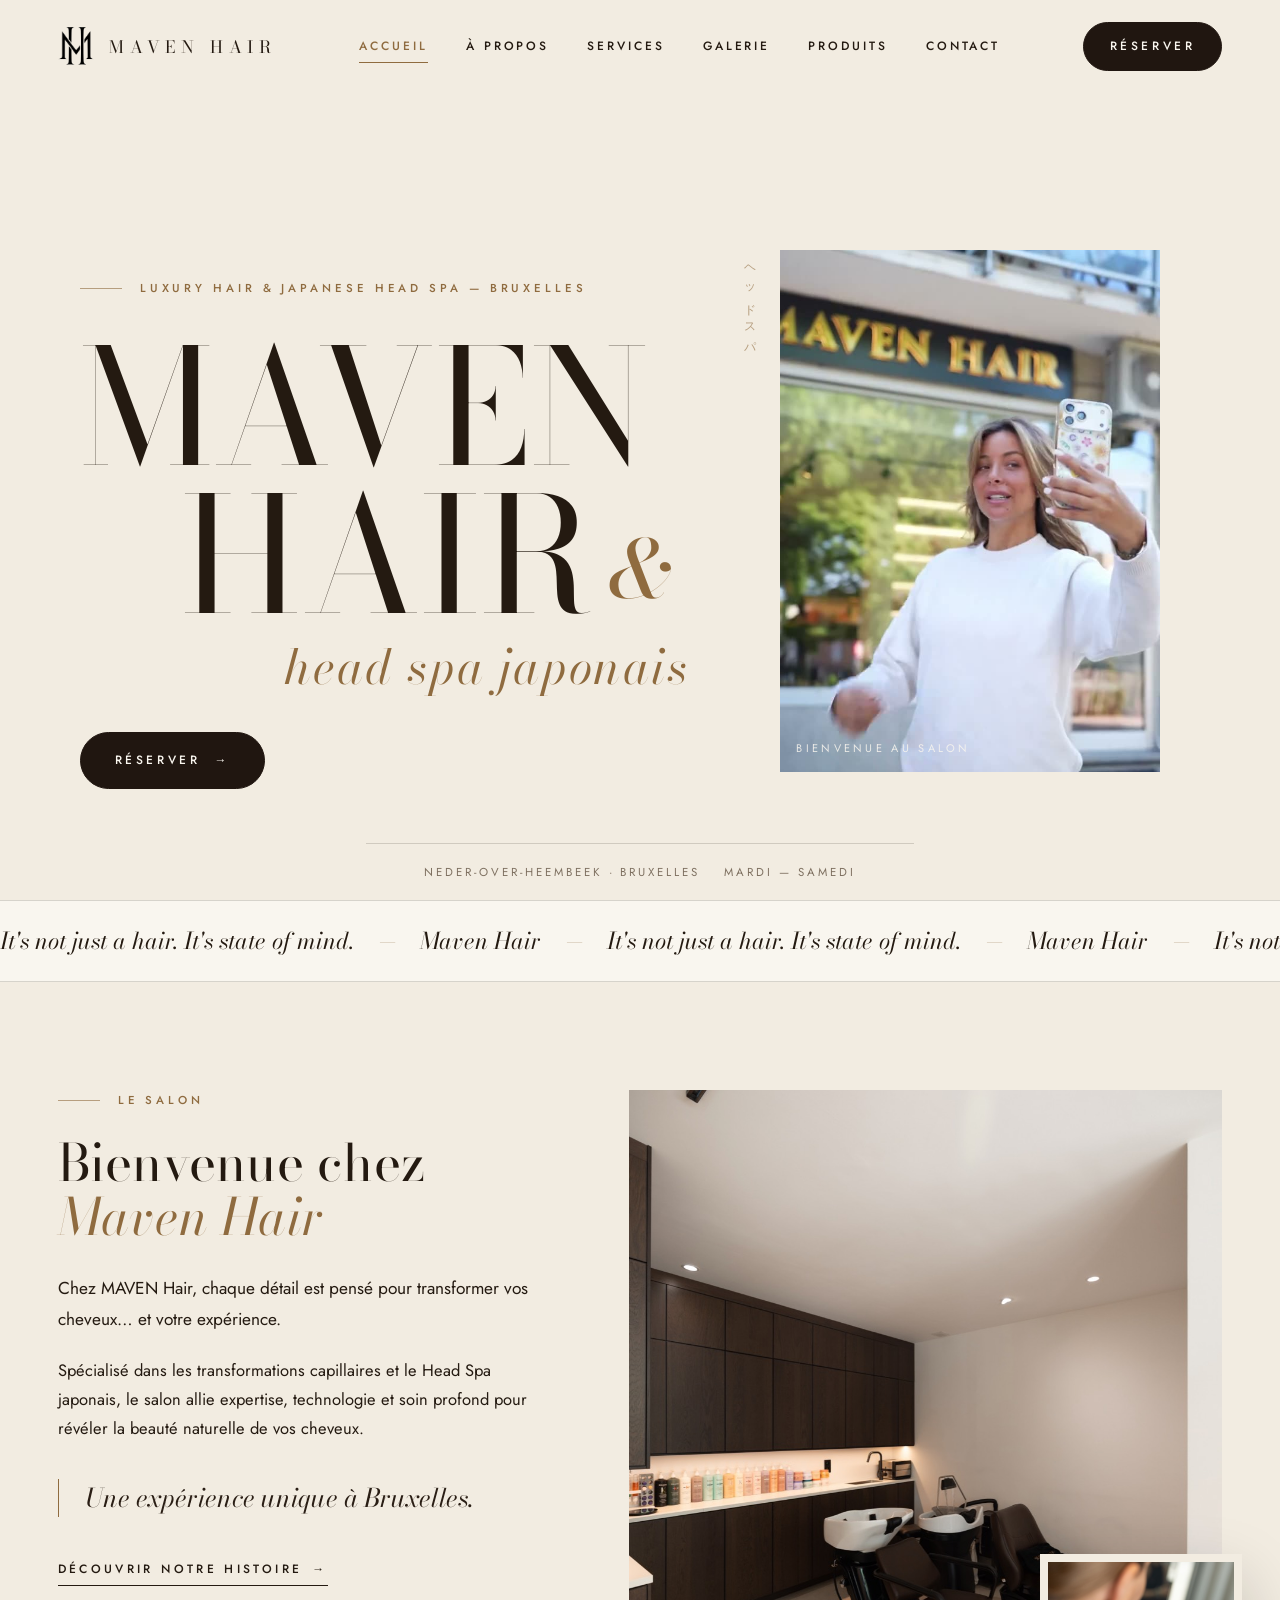
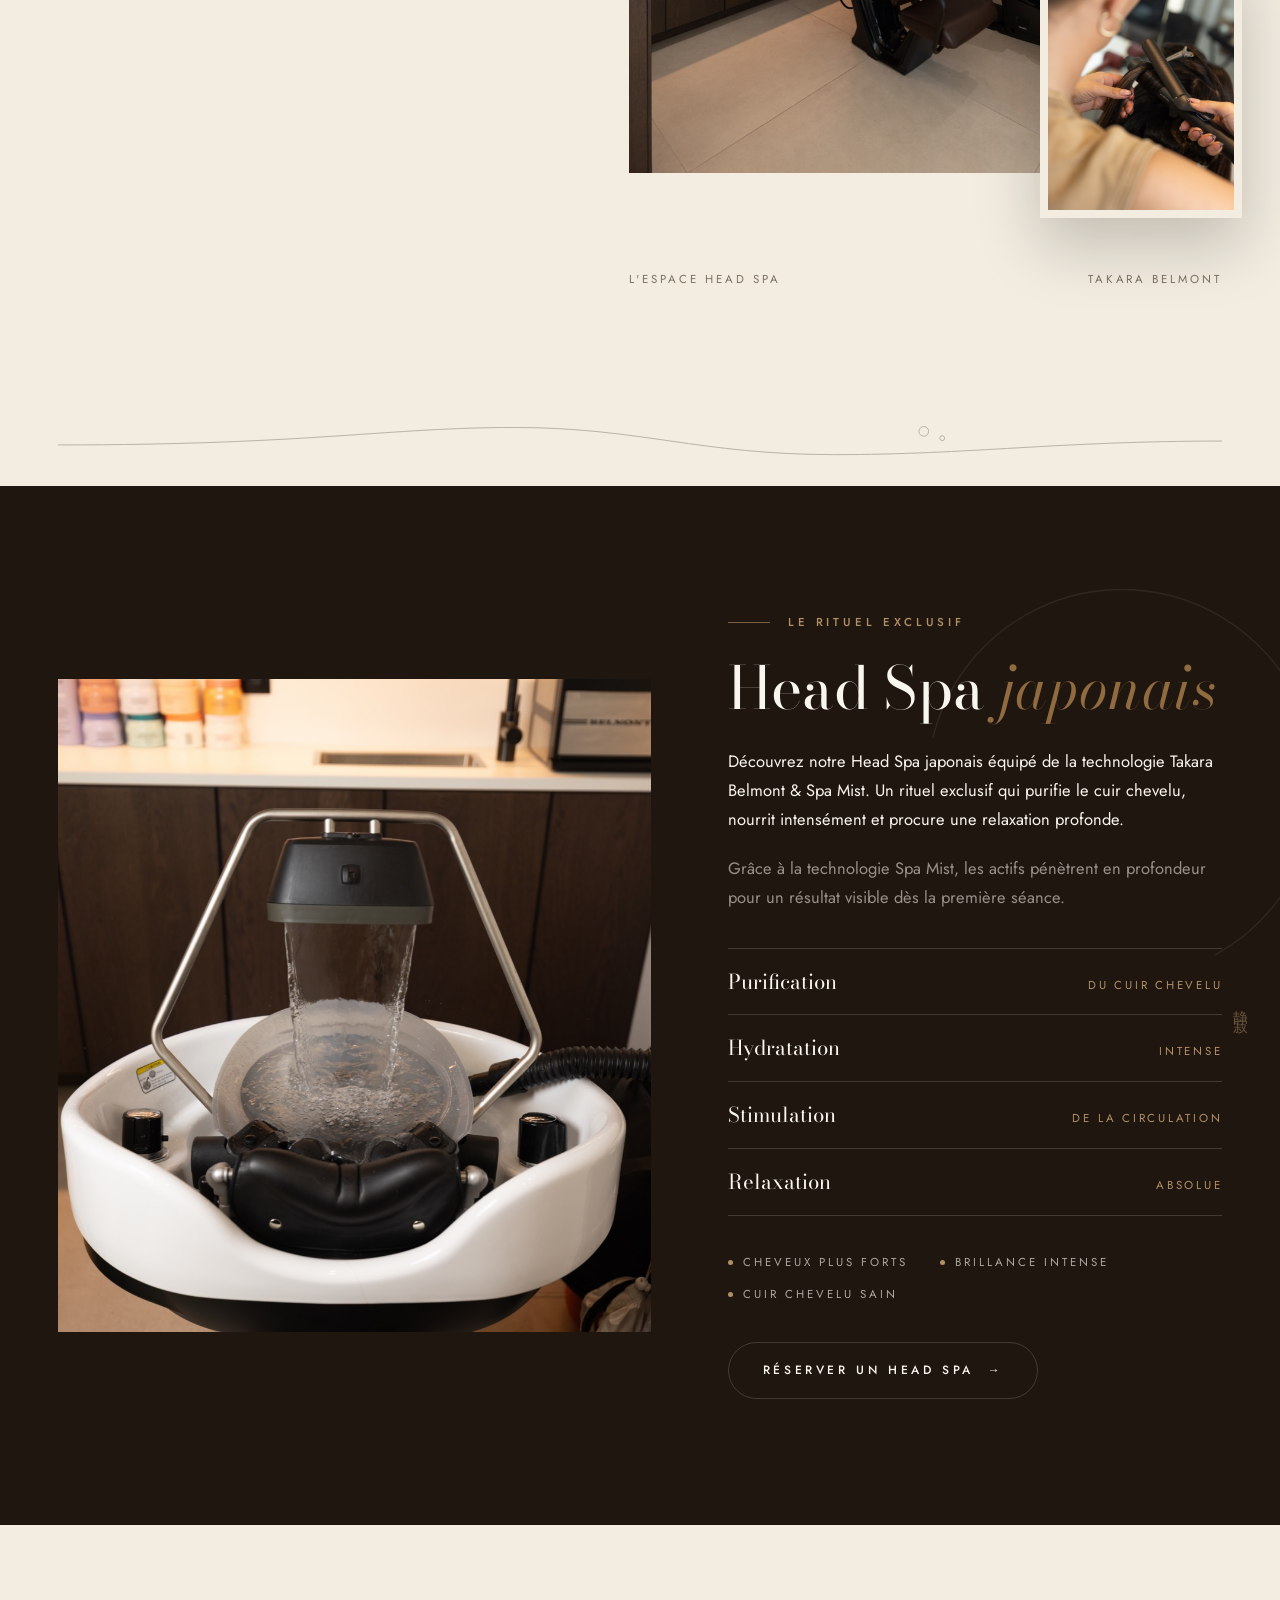
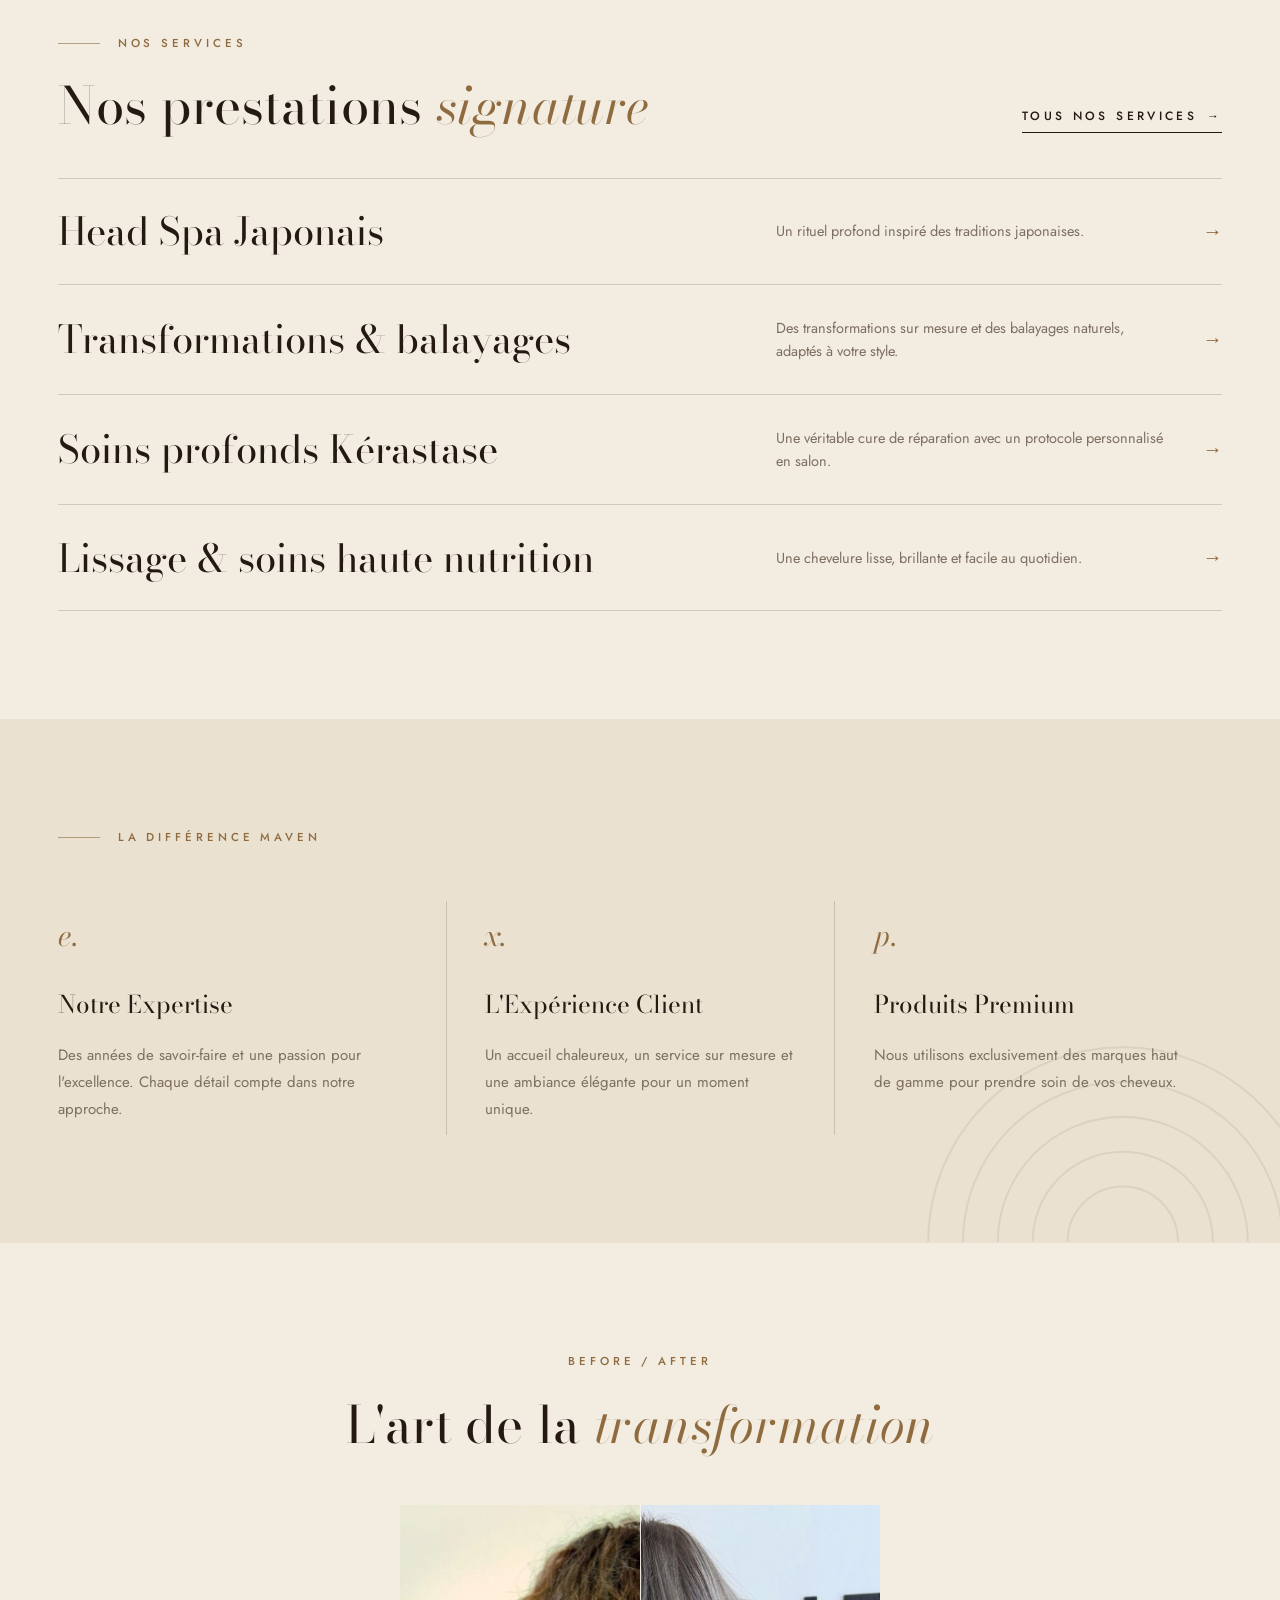
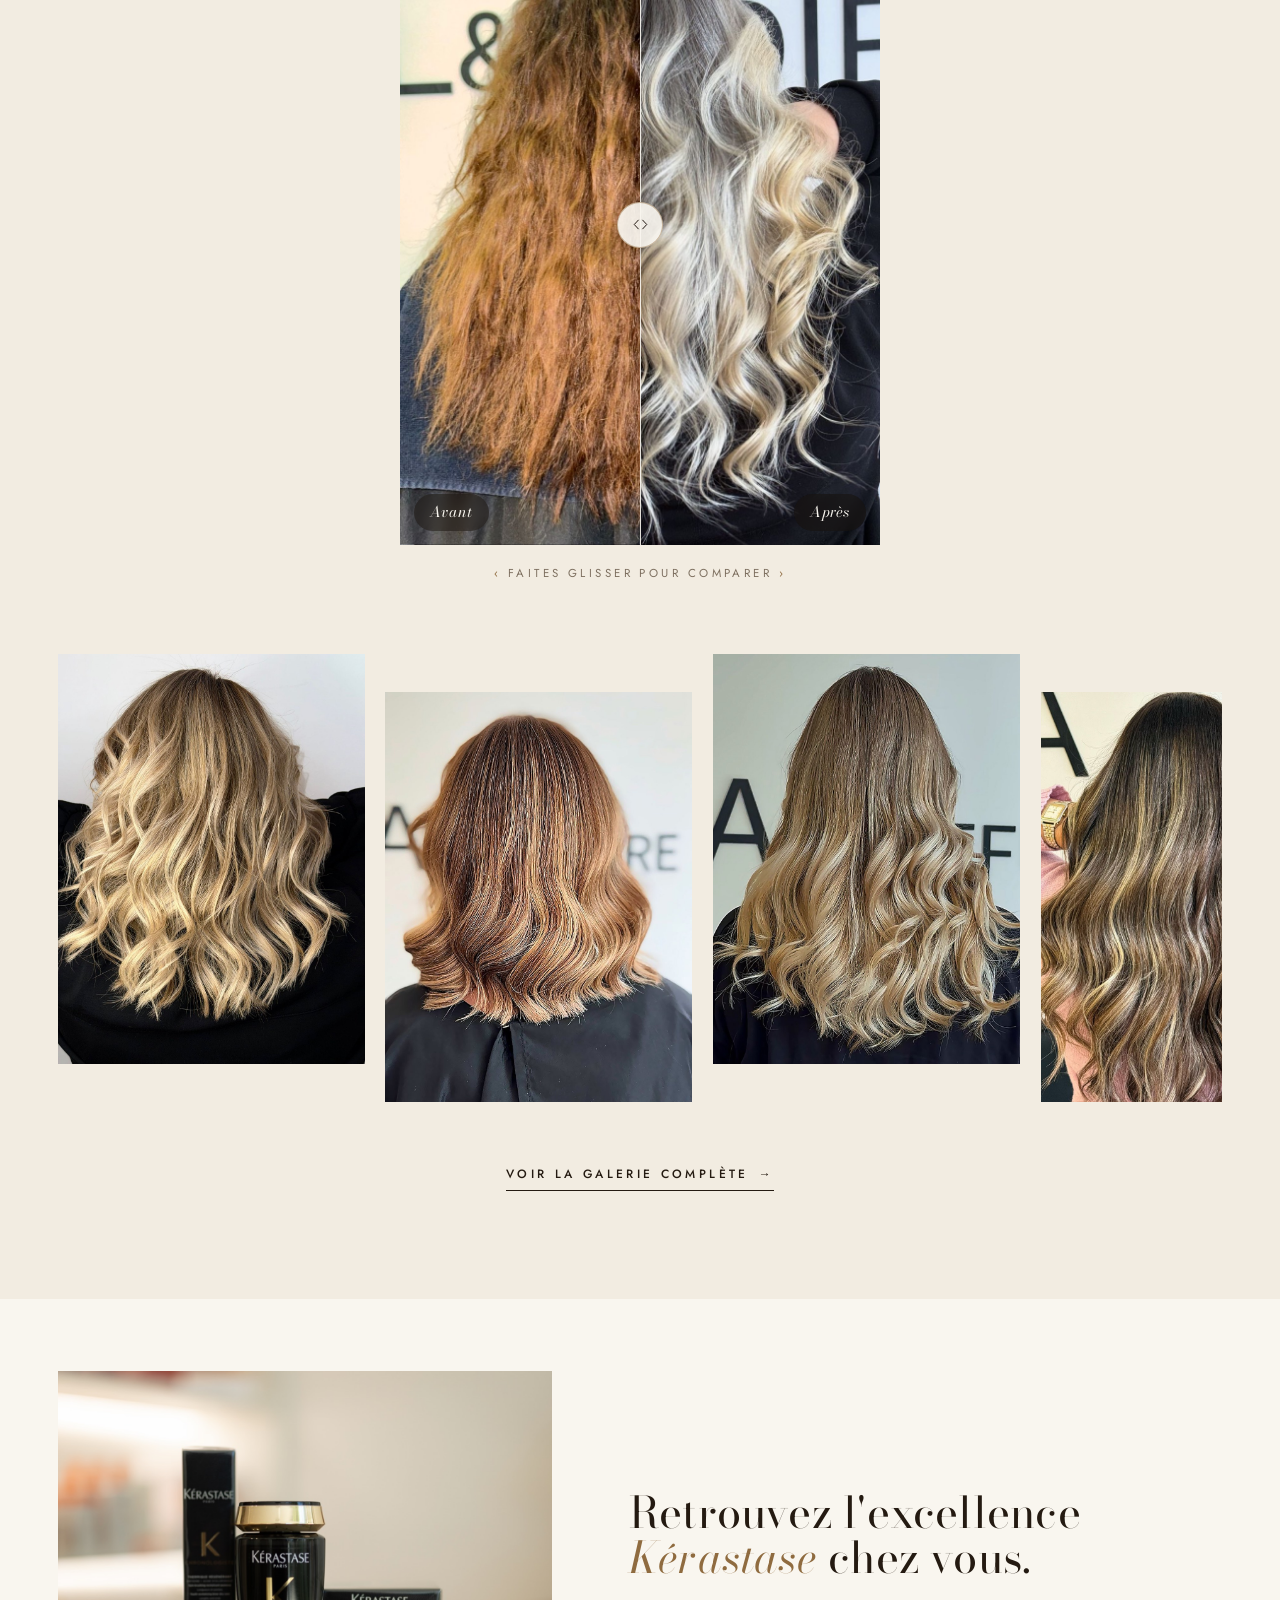
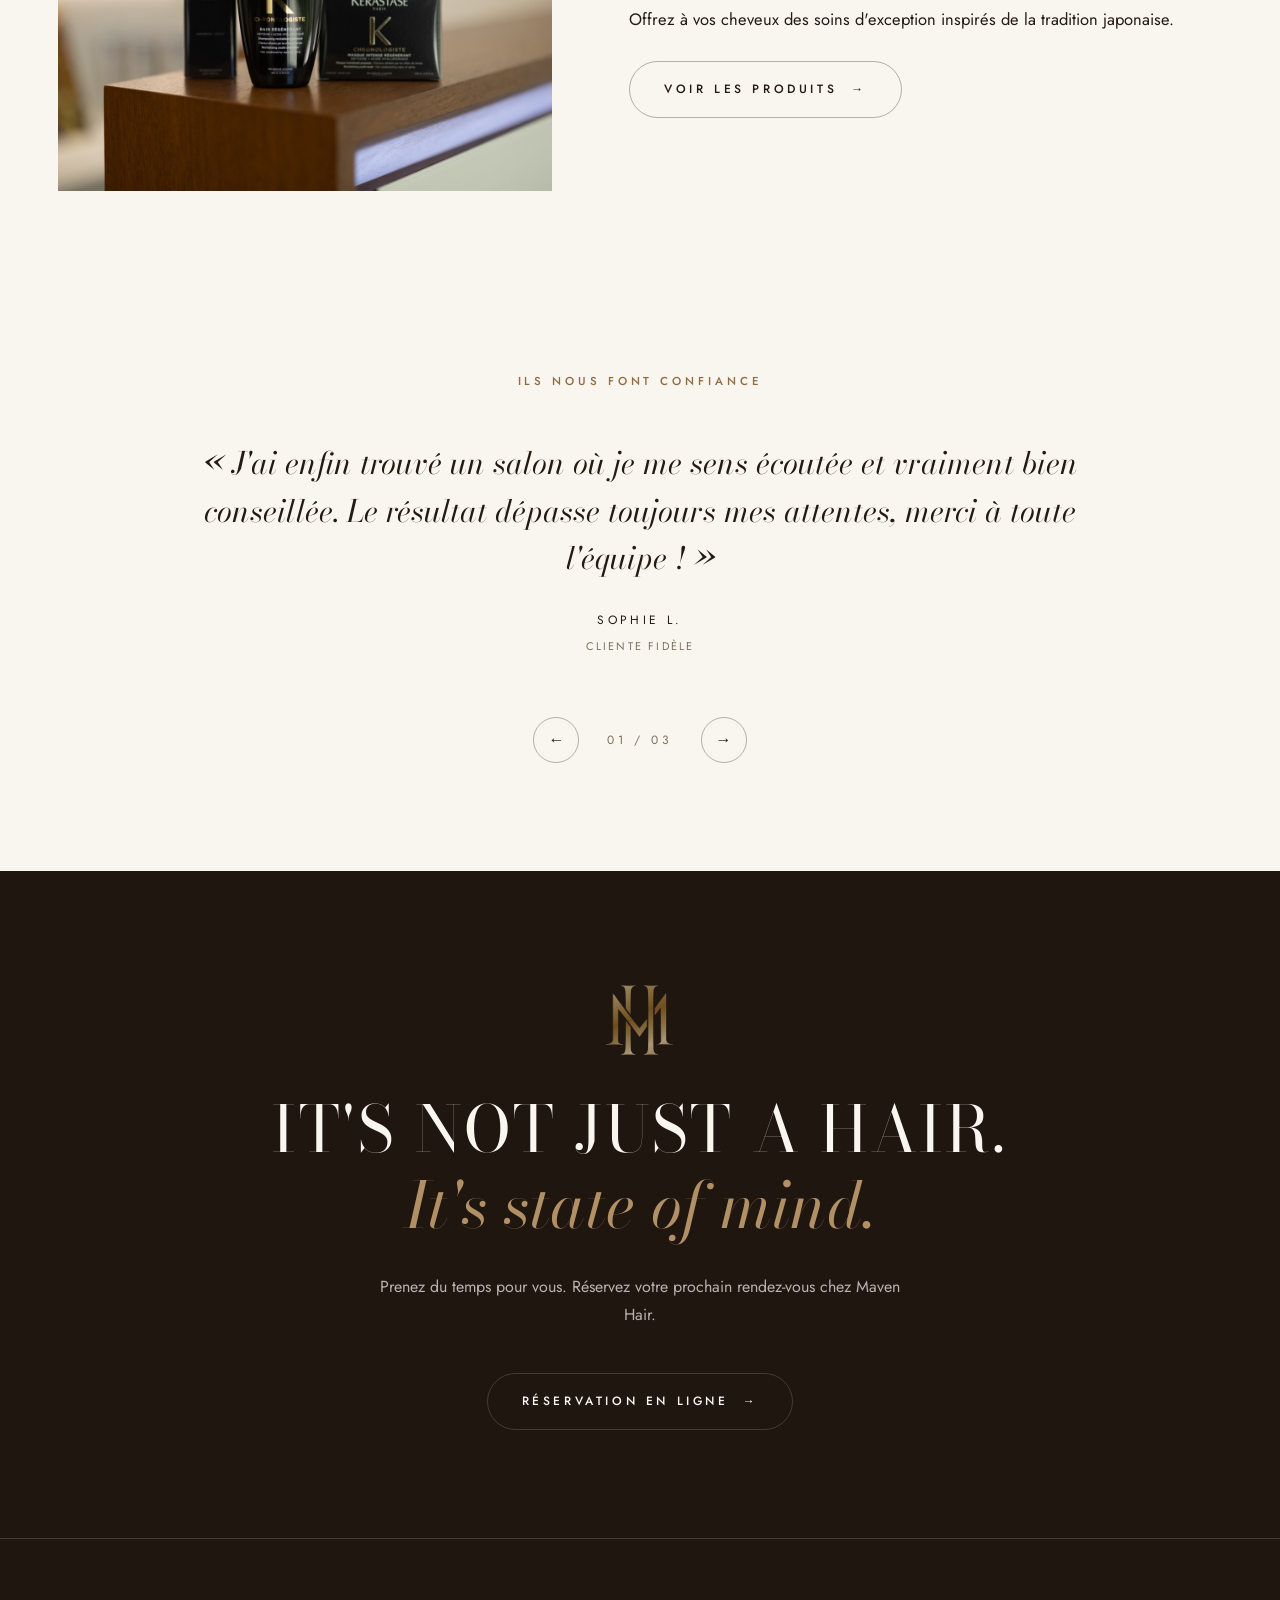
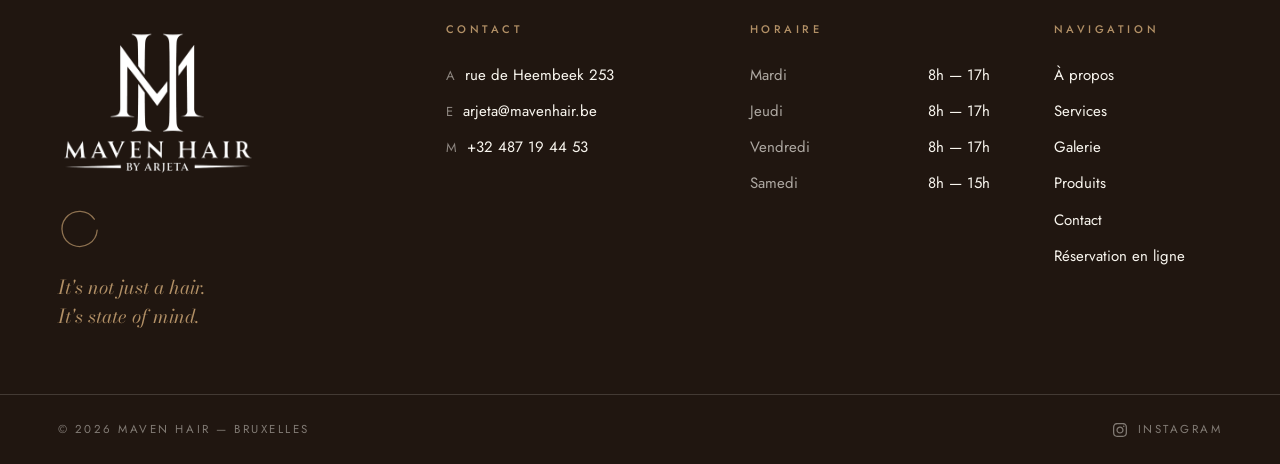
==== commit e552bc2e: "Nouvelle vidéo hero (salon & accueil), vidéo rituel conservée sur À propos" ====
--- a/index.html
+++ b/index.html
@@ -68,9 +68,9 @@
         <figure class="hero-media">
           <span class="jp-vertical hero-jp" aria-hidden="true" title="Head Spa">ヘッドスパ</span>
           <div class="mask-img">
-            <video src="assets/video/hero.mp4" poster="assets/img/hero-poster.jpg" autoplay muted loop playsinline aria-label="Rituel Head Spa japonais chez Maven Hair"></video>
-          </div>
-          <figcaption>Le rituel head spa</figcaption>
+            <video src="assets/video/hero.mp4" poster="assets/img/hero-poster.jpg" autoplay muted loop playsinline aria-label="Le salon Maven Hair et l'accueil des clientes"></video>
+          </div>
+          <figcaption>Bienvenue au salon</figcaption>
         </figure>
       </div>
       <div class="wrap hero-foot">
@@ -362,7 +362,7 @@
     </div>
     <div class="wrap footer-bottom">
       <span>© 2026 Maven Hair — Bruxelles</span>
-      <a class="insta-link" href="#" aria-label="Instagram Maven Hair">
+      <a class="insta-link" href="https://www.instagram.com/mavenhair.be/" target="_blank" rel="noopener" aria-label="Instagram Maven Hair">
         <svg viewBox="0 0 448 512" aria-hidden="true"><path d="M224.1 141c-63.6 0-114.9 51.3-114.9 114.9s51.3 114.9 114.9 114.9S339 319.5 339 255.9 287.7 141 224.1 141zm0 189.6c-41.1 0-74.7-33.5-74.7-74.7s33.5-74.7 74.7-74.7 74.7 33.5 74.7 74.7-33.6 74.7-74.7 74.7zm146.4-194.3c0 14.9-12 26.8-26.8 26.8-14.9 0-26.8-12-26.8-26.8s12-26.8 26.8-26.8 26.8 12 26.8 26.8zm76.1 27.2c-1.7-35.9-9.9-67.7-36.2-93.9-26.2-26.2-58-34.4-93.9-36.2-37-2.1-147.9-2.1-184.9 0-35.8 1.7-67.6 9.9-93.9 36.1s-34.4 58-36.2 93.9c-2.1 37-2.1 147.9 0 184.9 1.7 35.9 9.9 67.7 36.2 93.9s58 34.4 93.9 36.2c37 2.1 147.9 2.1 184.9 0 35.9-1.7 67.7-9.9 93.9-36.2 26.2-26.2 34.4-58 36.2-93.9 2.1-37 2.1-147.8 0-184.8zM398.8 388c-7.8 19.6-22.9 34.7-42.6 42.6-29.5 11.7-99.5 9-132.1 9s-102.7 2.6-132.1-9c-19.6-7.8-34.7-22.9-42.6-42.6-11.7-29.5-9-99.5-9-132.1s-2.6-102.7 9-132.1c7.8-19.6 22.9-34.7 42.6-42.6 29.5-11.7 99.5-9 132.1-9s102.7-2.6 132.1 9c19.6 7.8 34.7 22.9 42.6 42.6 11.7 29.5 9 99.5 9 132.1s2.7 102.7-9 132.1z"/></svg>
         Instagram
       </a>
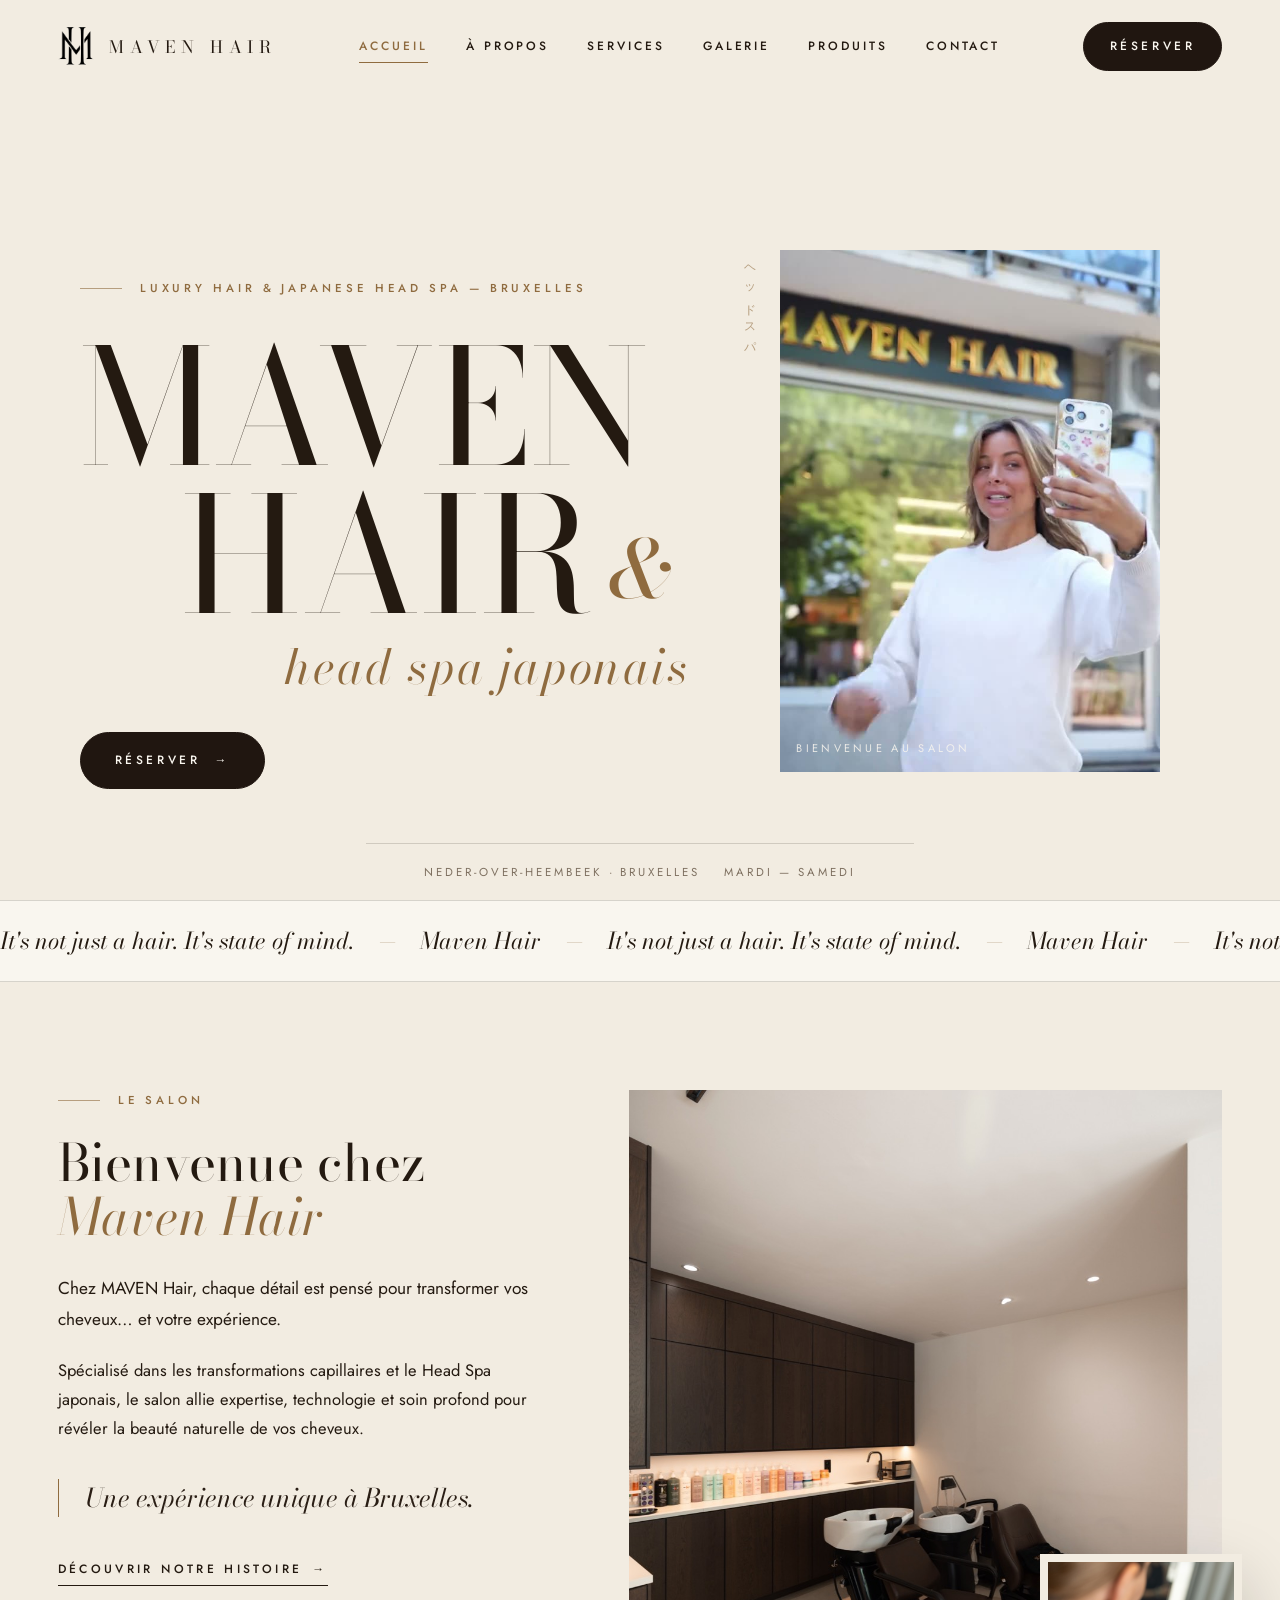
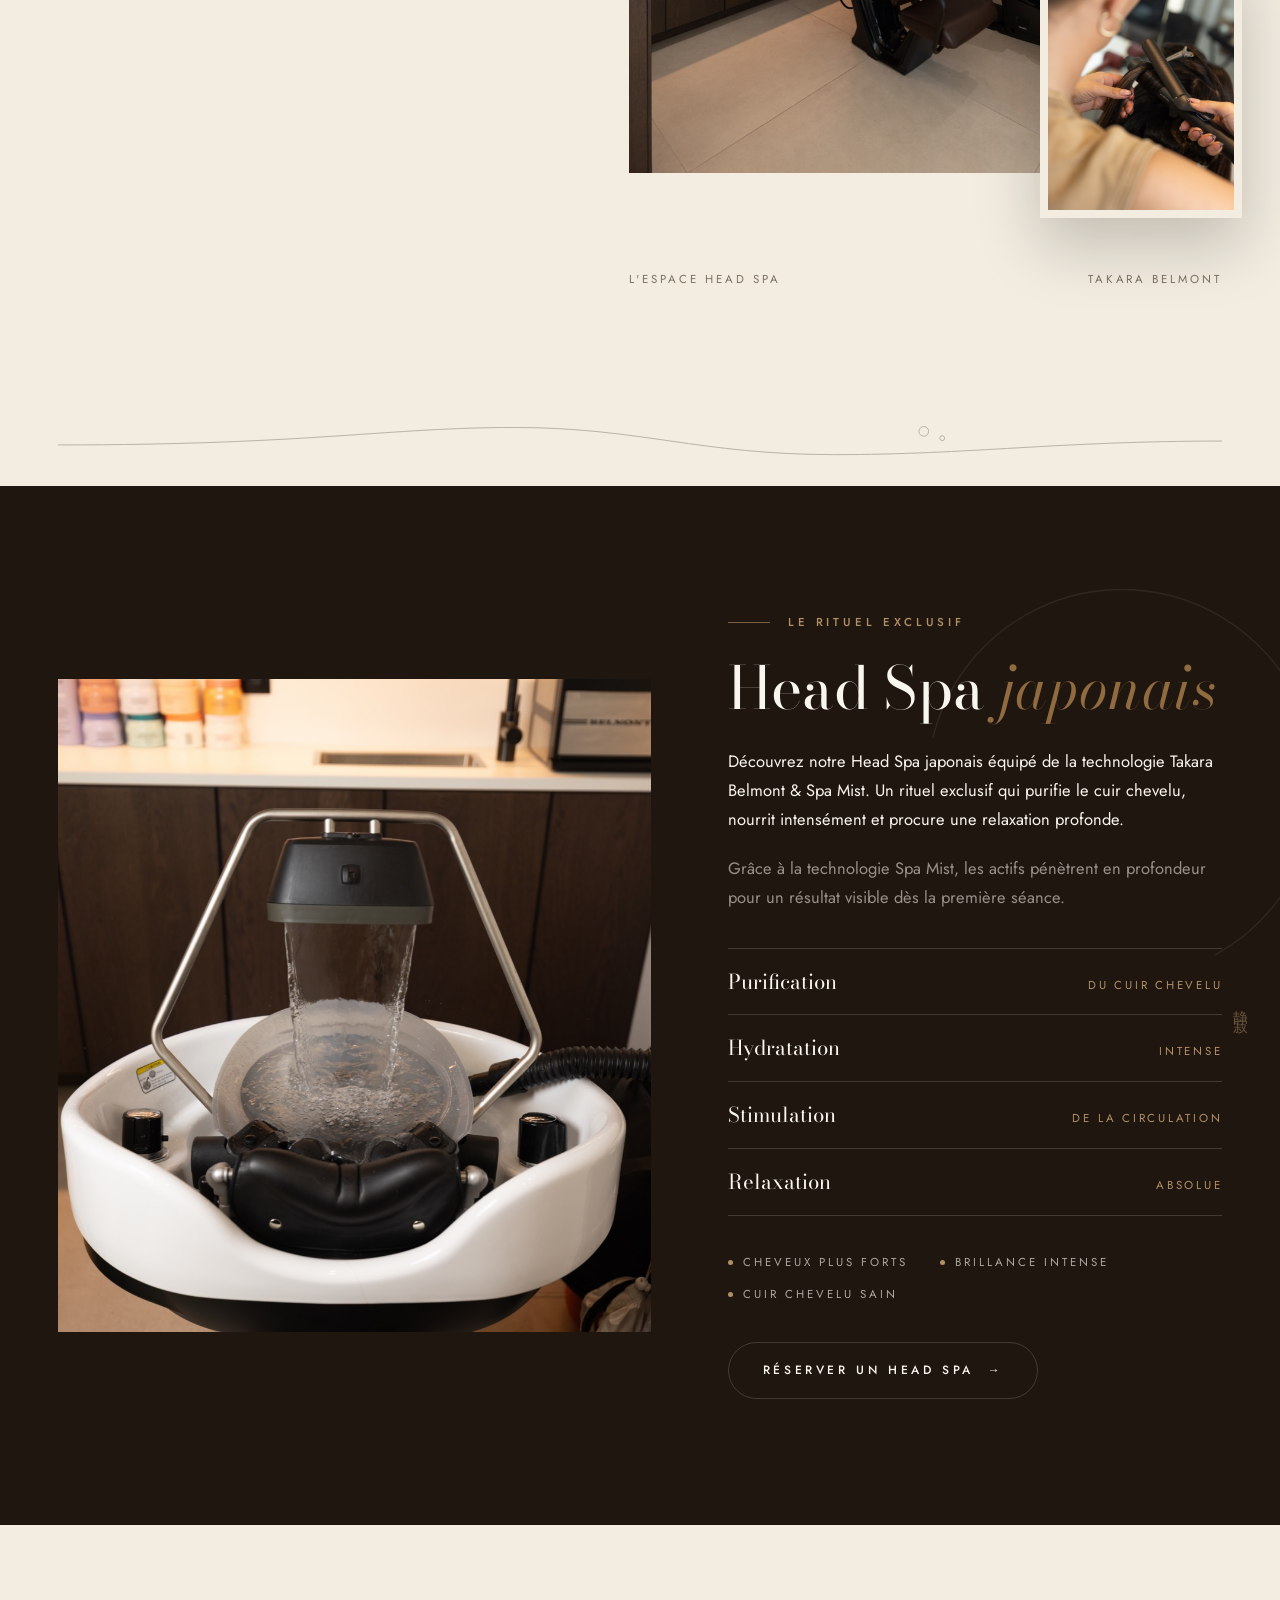
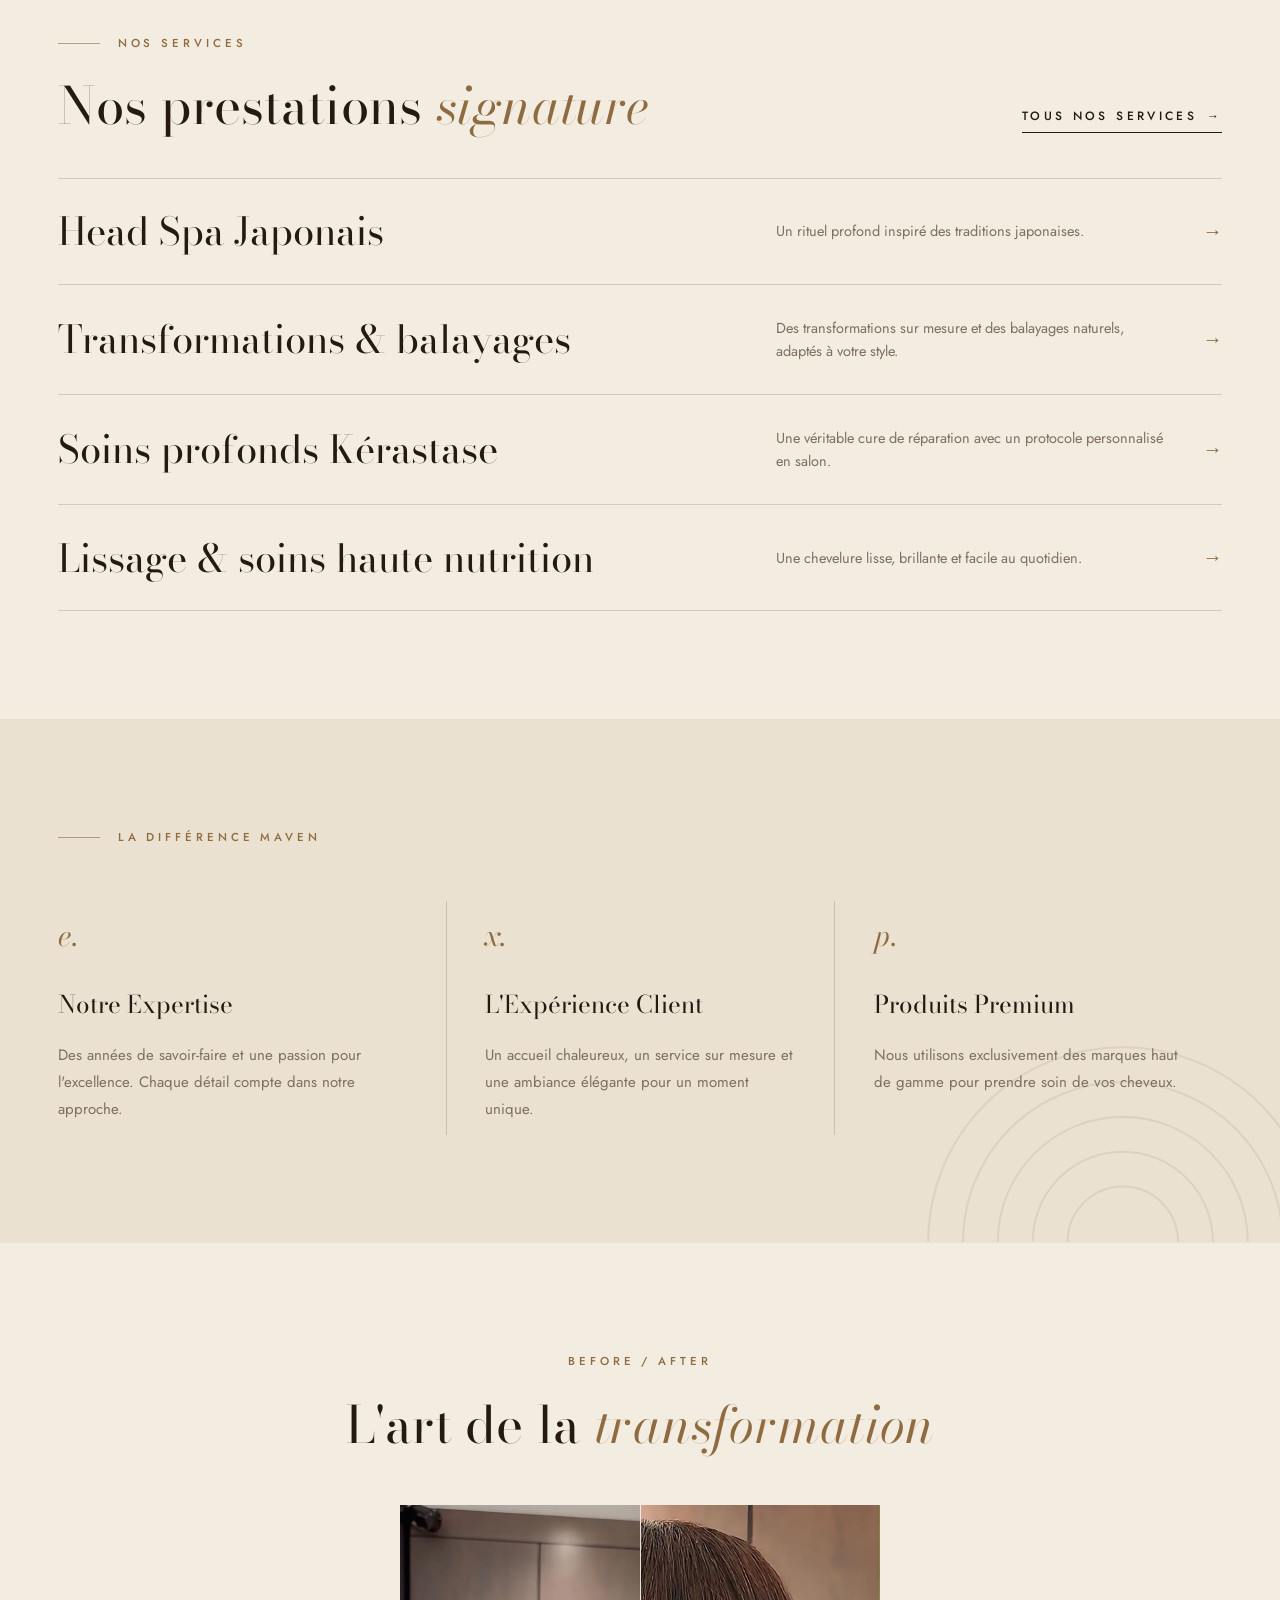
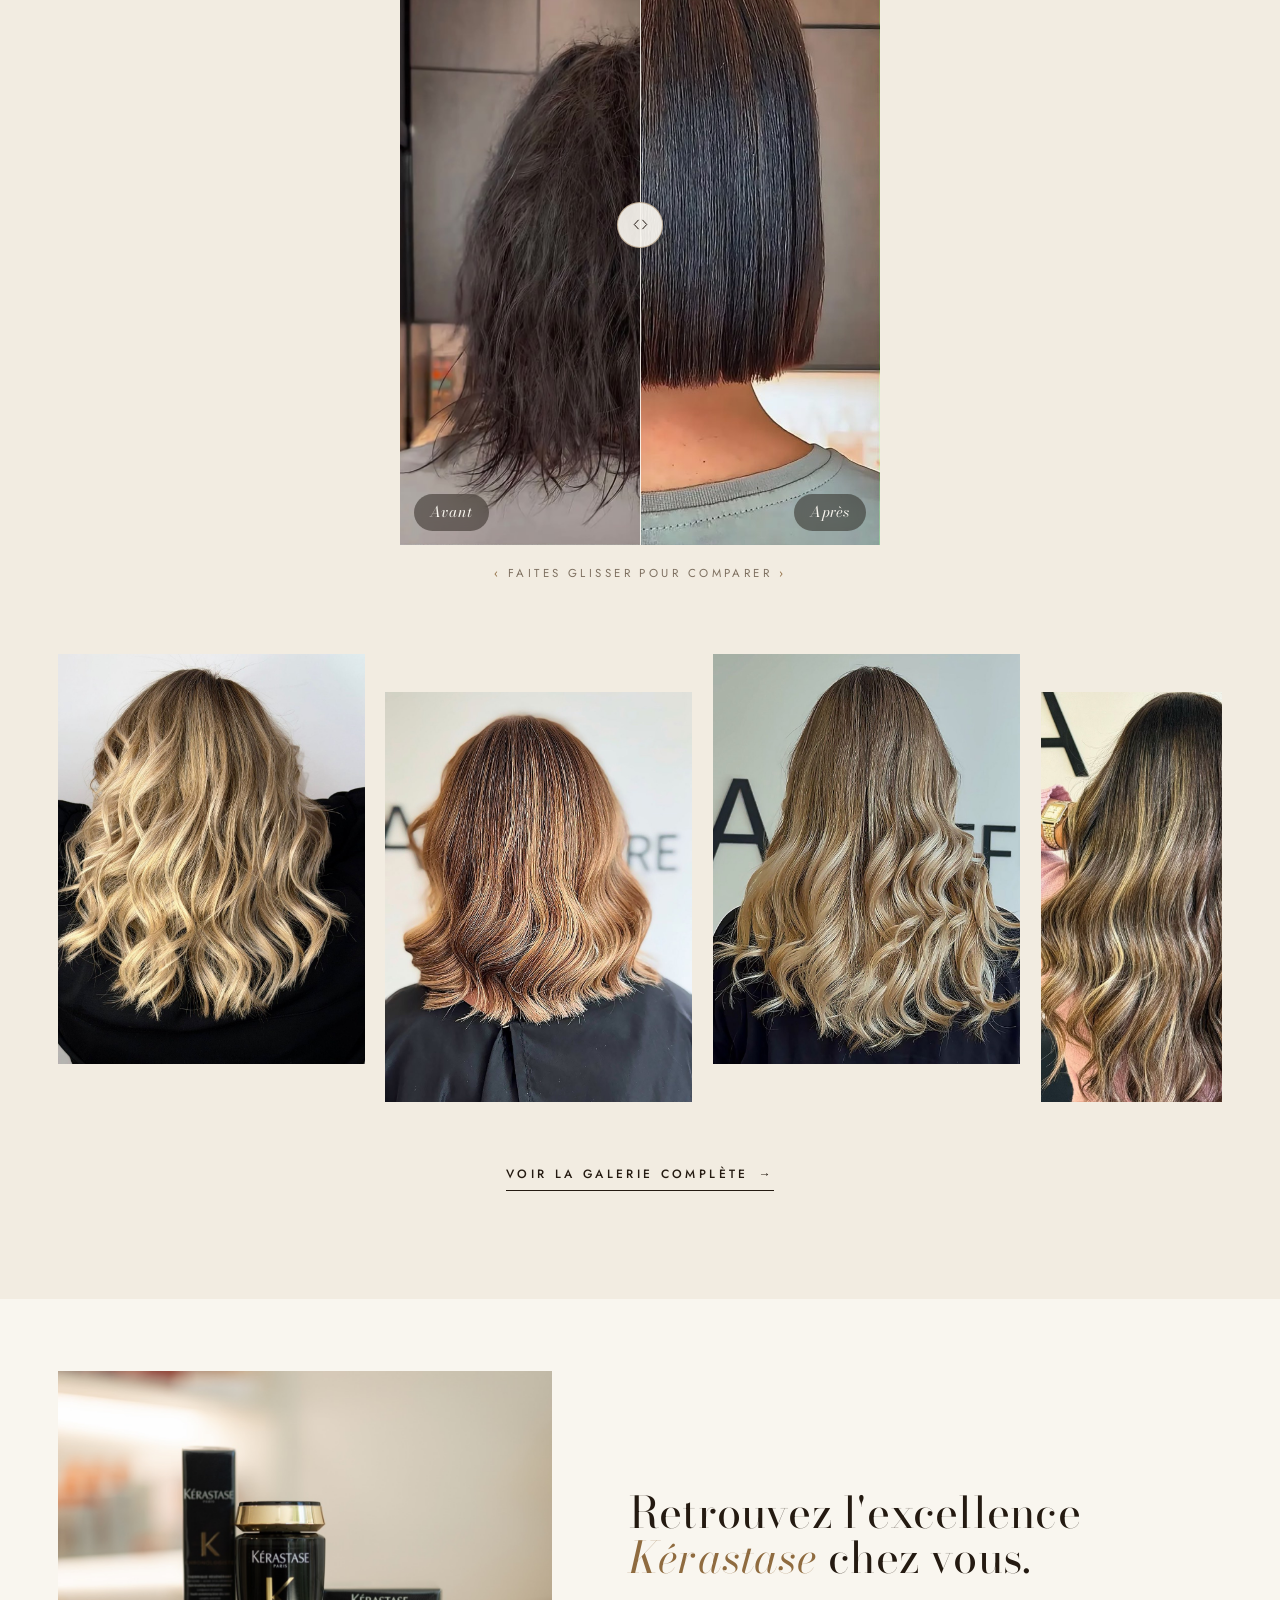
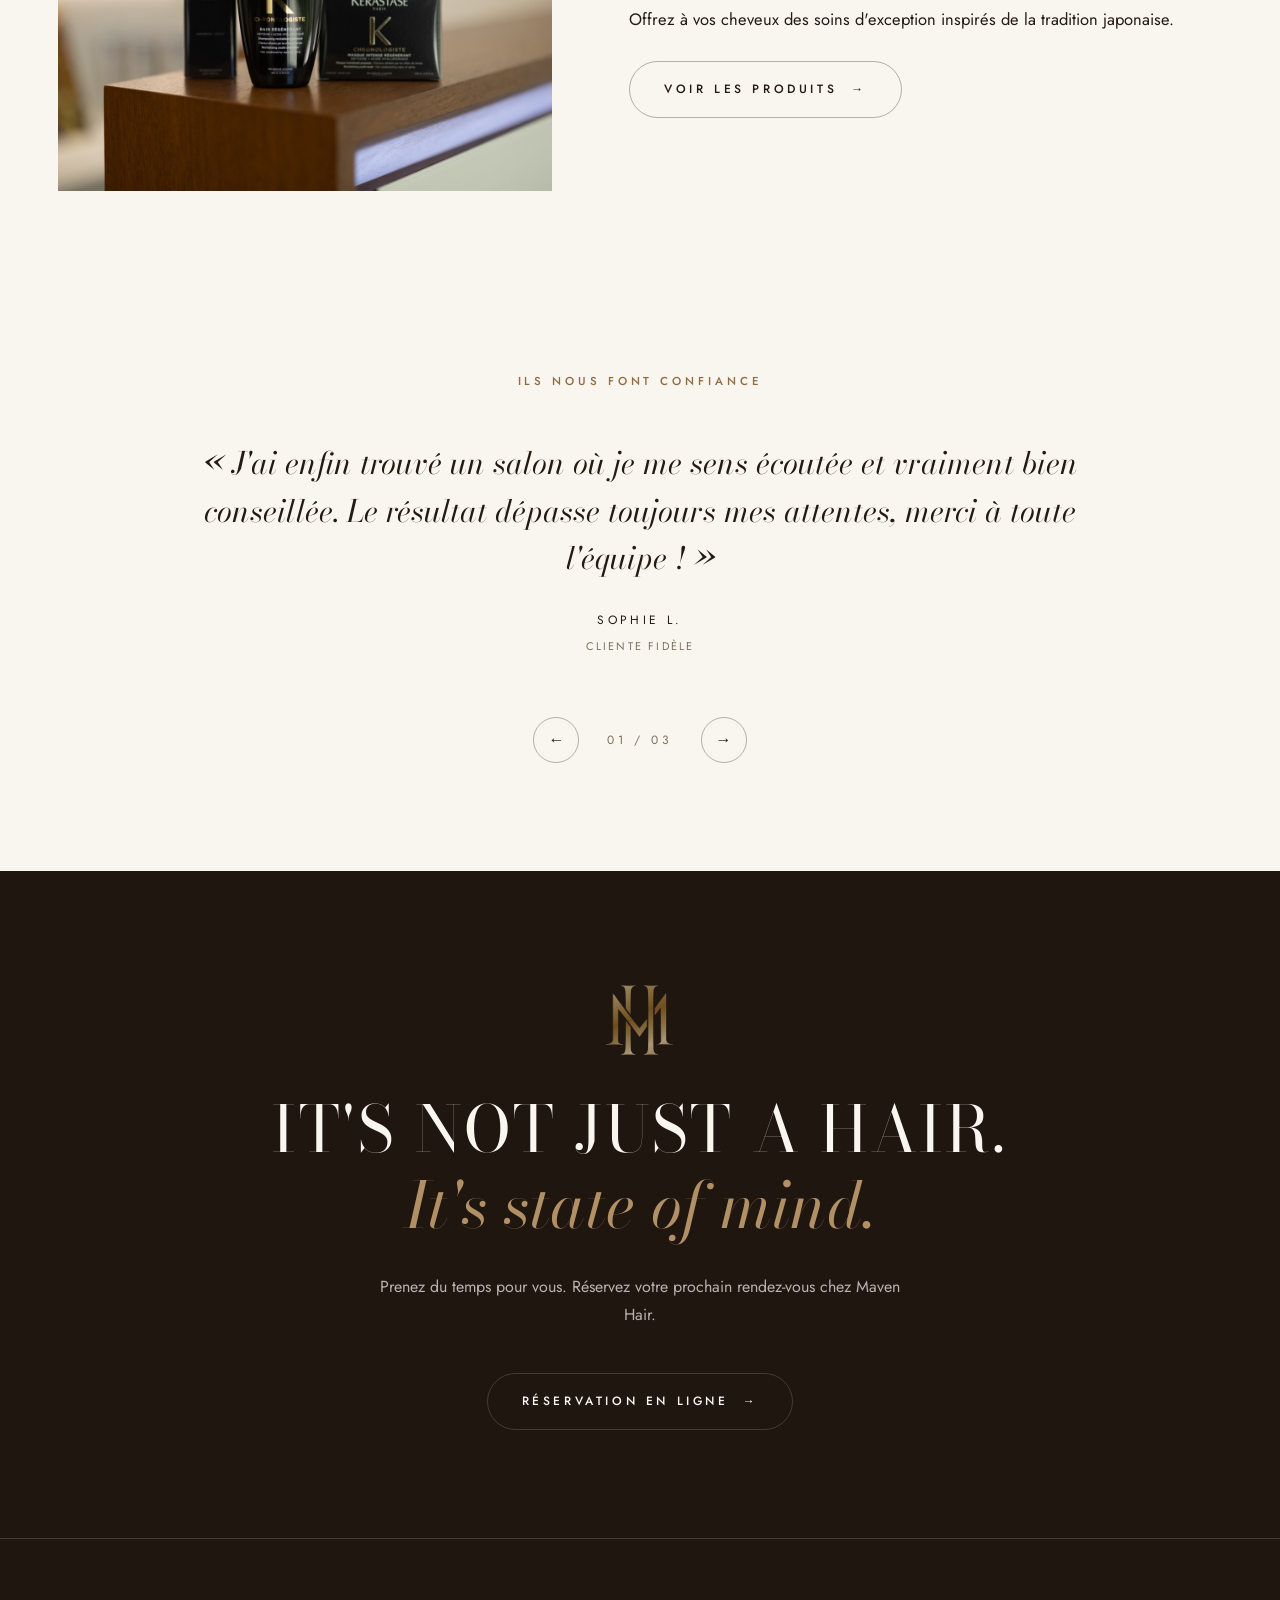
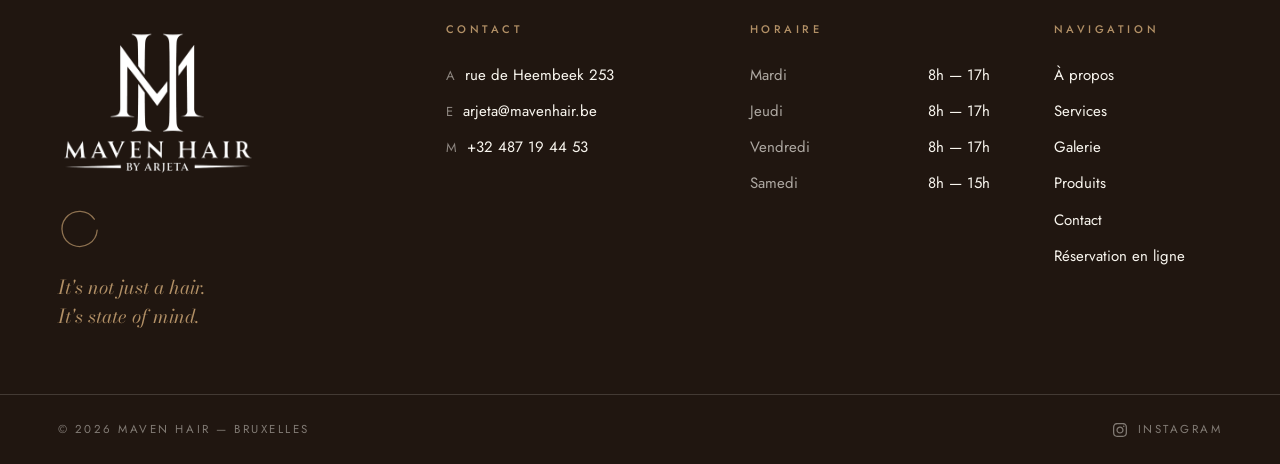
==== commit c41ad4f1: "Nouvelles photos avant/après (6 paires du salon) dans la galerie et l'accueil" ====
--- a/index.html
+++ b/index.html
@@ -244,8 +244,8 @@
         <div class="ba-lead reveal">
           <figure class="ba-compare ba-compare--lead">
             <div class="frame" role="slider" tabindex="0" aria-label="Comparateur avant / après — faites glisser" aria-valuemin="0" aria-valuemax="100" aria-valuenow="50">
-              <img class="after" src="assets/img/transfo-apres.jpg" alt="Chevelure blonde ondulée et brillante après transformation" loading="lazy">
-              <div class="before-wrap" aria-hidden="true"><img src="assets/img/transfo-avant.jpg" alt="Cheveux abîmés et frisottés avant transformation" loading="lazy"></div>
+              <img class="after" src="assets/img/ba4-apres.jpg" alt="Carré lisse et glossy après transformation — Maven Hair" loading="lazy">
+              <div class="before-wrap" aria-hidden="true"><img src="assets/img/ba4-avant.jpg" alt="Cheveux frisottés et ternes avant transformation" loading="lazy"></div>
               <div class="divider" aria-hidden="true">
                 <span class="knob"><svg viewBox="0 0 24 24" width="15" height="15" aria-hidden="true"><path d="M8.5 5 2 12l6.5 7M15.5 5 22 12l-6.5 7" fill="none" stroke="currentColor" stroke-width="1.6" stroke-linecap="round" stroke-linejoin="round"/></svg></span>
               </div>
@@ -260,7 +260,7 @@
           <div class="cell"><div class="mask-img"><img src="assets/img/g5.jpg" alt="Coloration cuivrée sur carré ondulé" loading="lazy"></div></div>
           <div class="cell"><div class="mask-img"><img src="assets/img/g8.jpg" alt="Balayage blond doré sur cheveux longs" loading="lazy"></div></div>
           <div class="cell"><div class="mask-img"><img src="assets/img/g6.jpg" alt="Cheveux bruns ondulés avec reflets" loading="lazy"></div></div>
-          <div class="cell"><div class="mask-img"><img src="assets/img/ba1-apres.jpg" alt="Blond cendré ondulé après transformation" loading="lazy"></div></div>
+          <div class="cell"><div class="mask-img"><img src="assets/img/ba1-apres.jpg" alt="Balayage caramel ondulé réalisé chez Maven Hair" loading="lazy"></div></div>
         </div>
         <p style="text-align:center; margin-top: 48px;">
           <a class="line-link reveal" href="gallery.html">Voir la galerie complète <span aria-hidden="true">→</span></a>
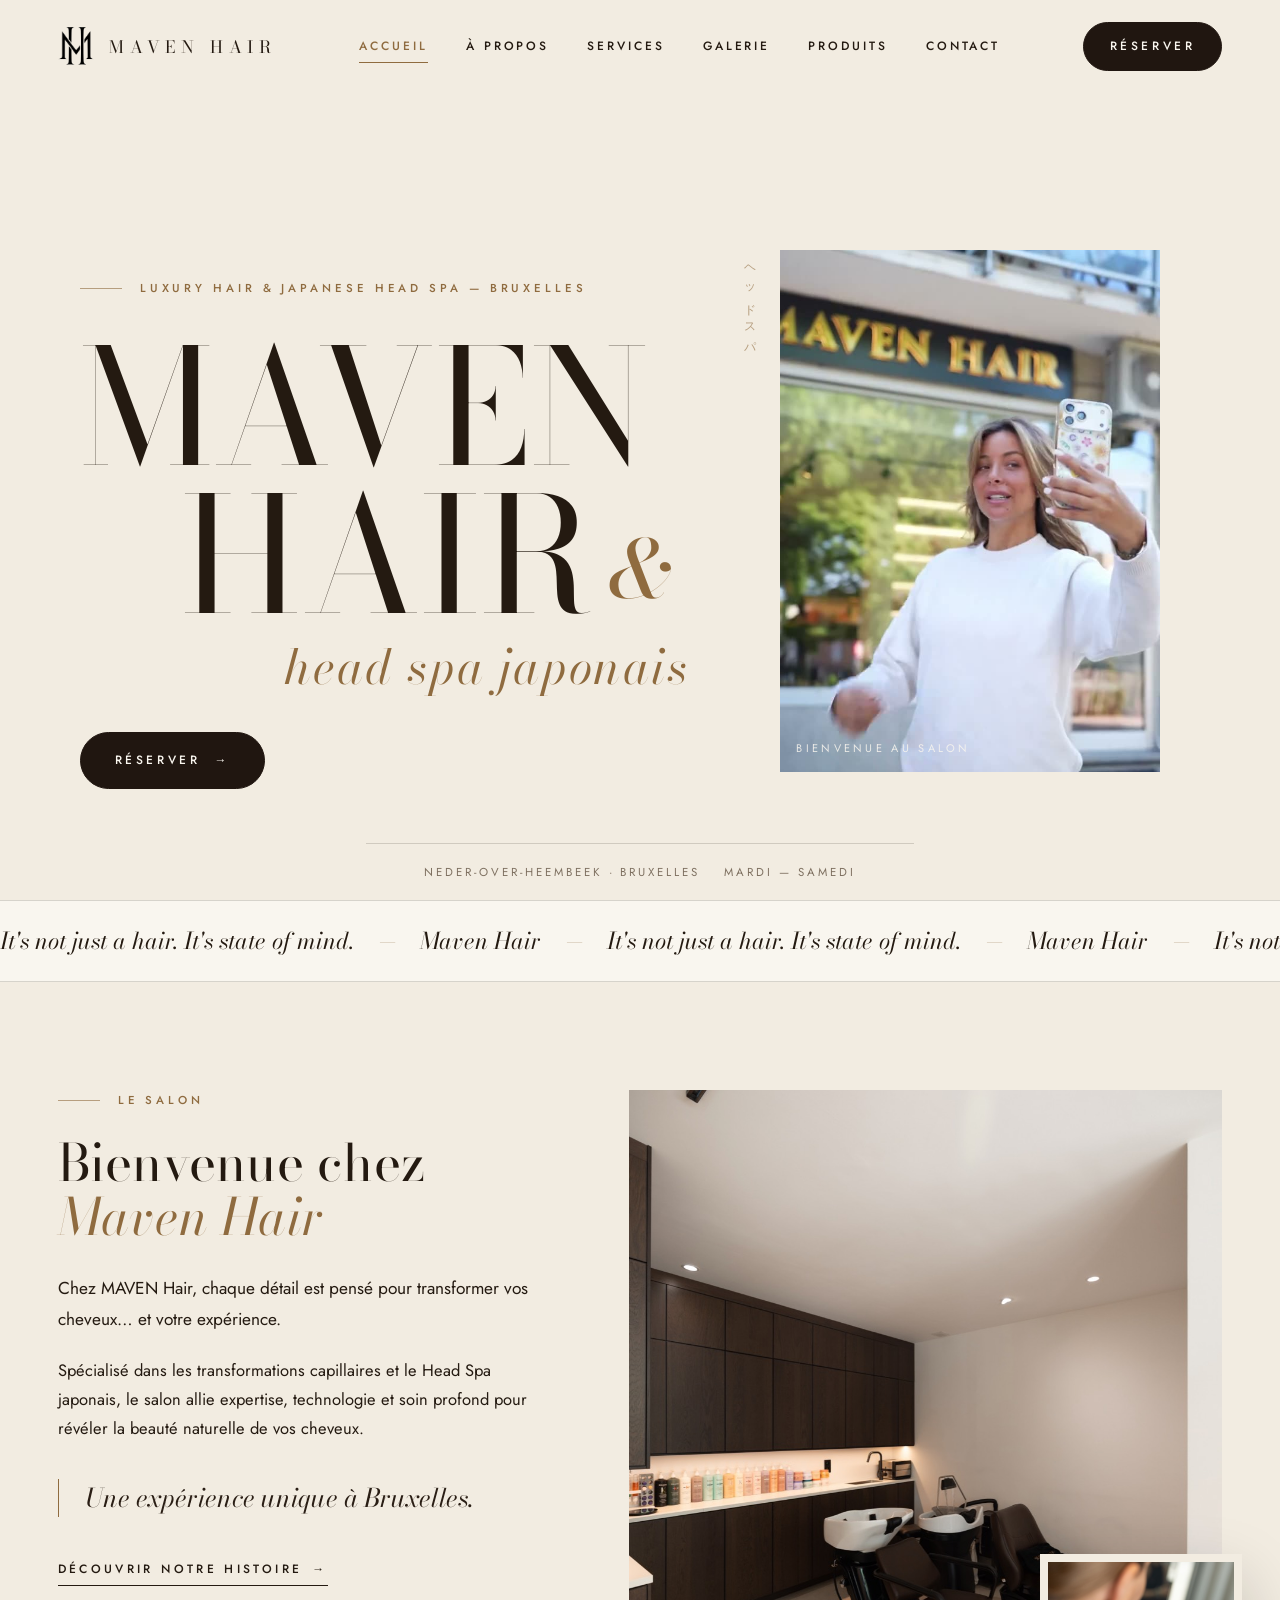
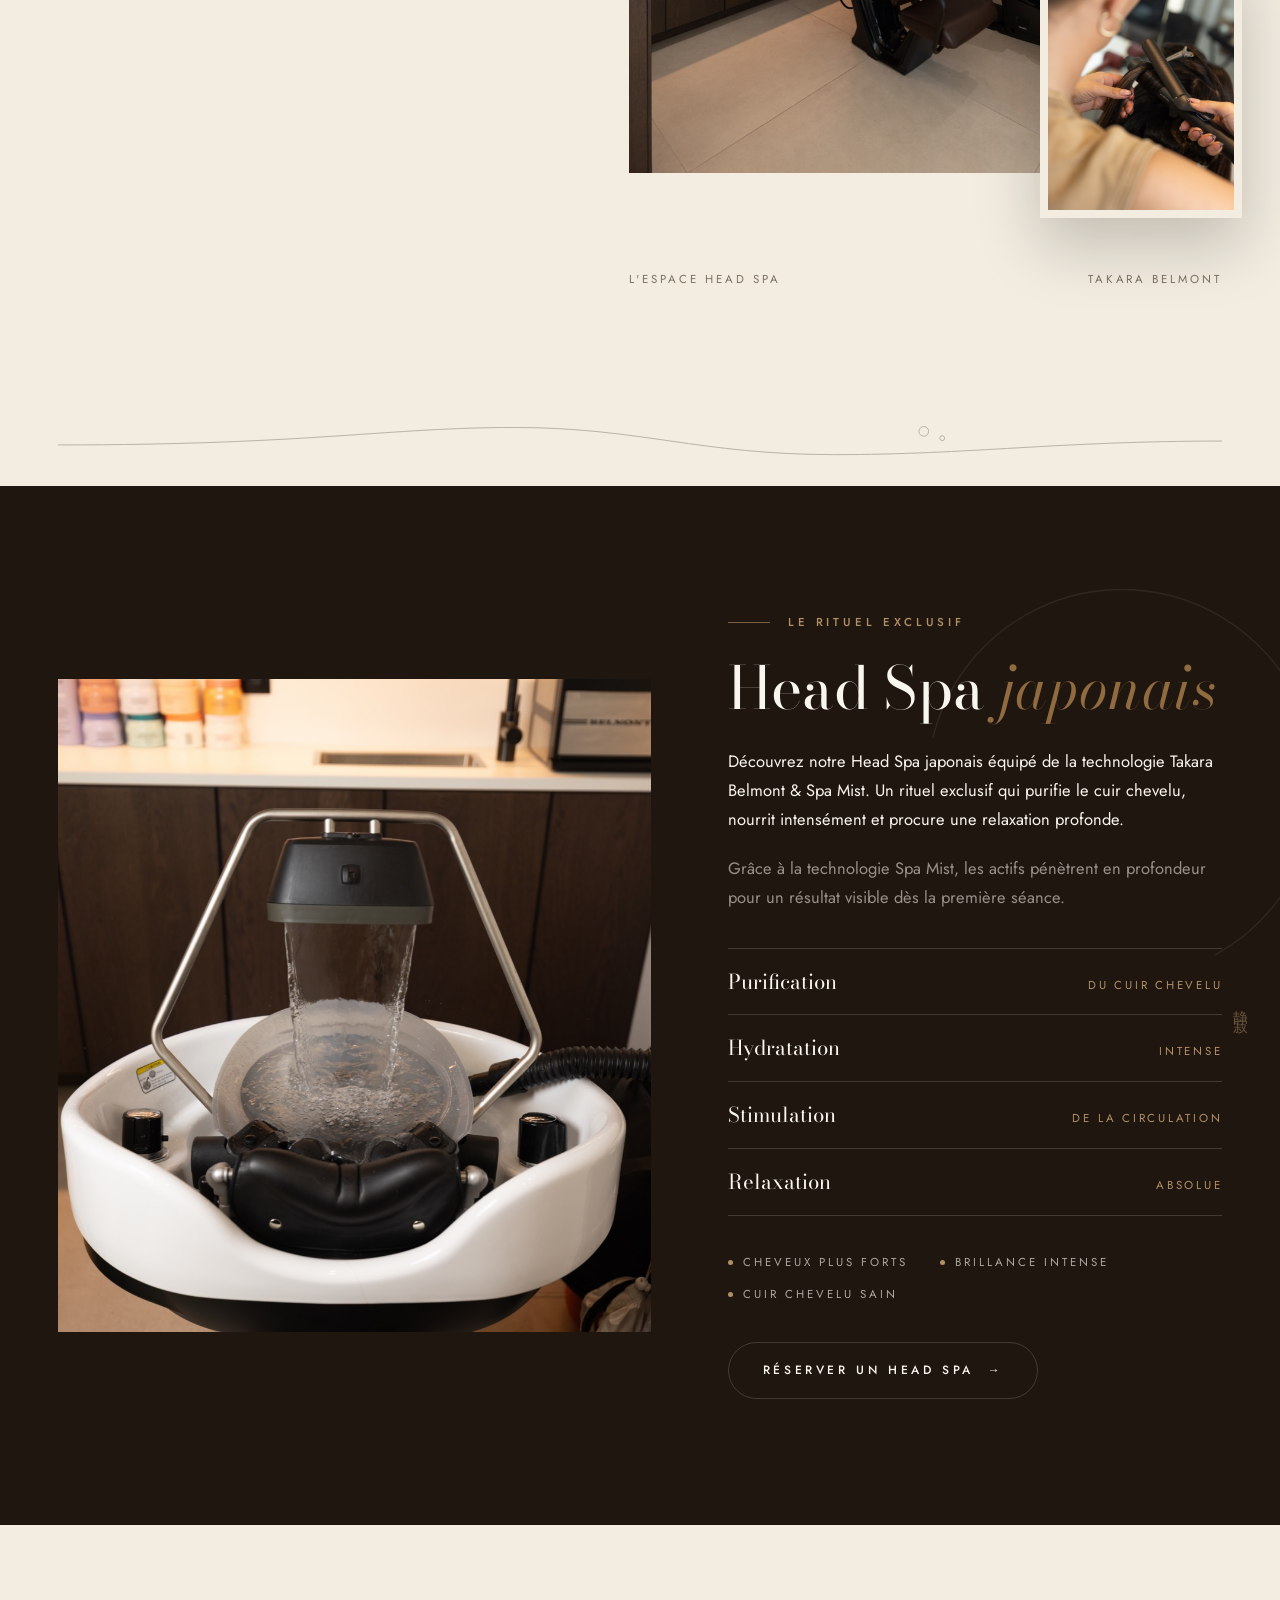
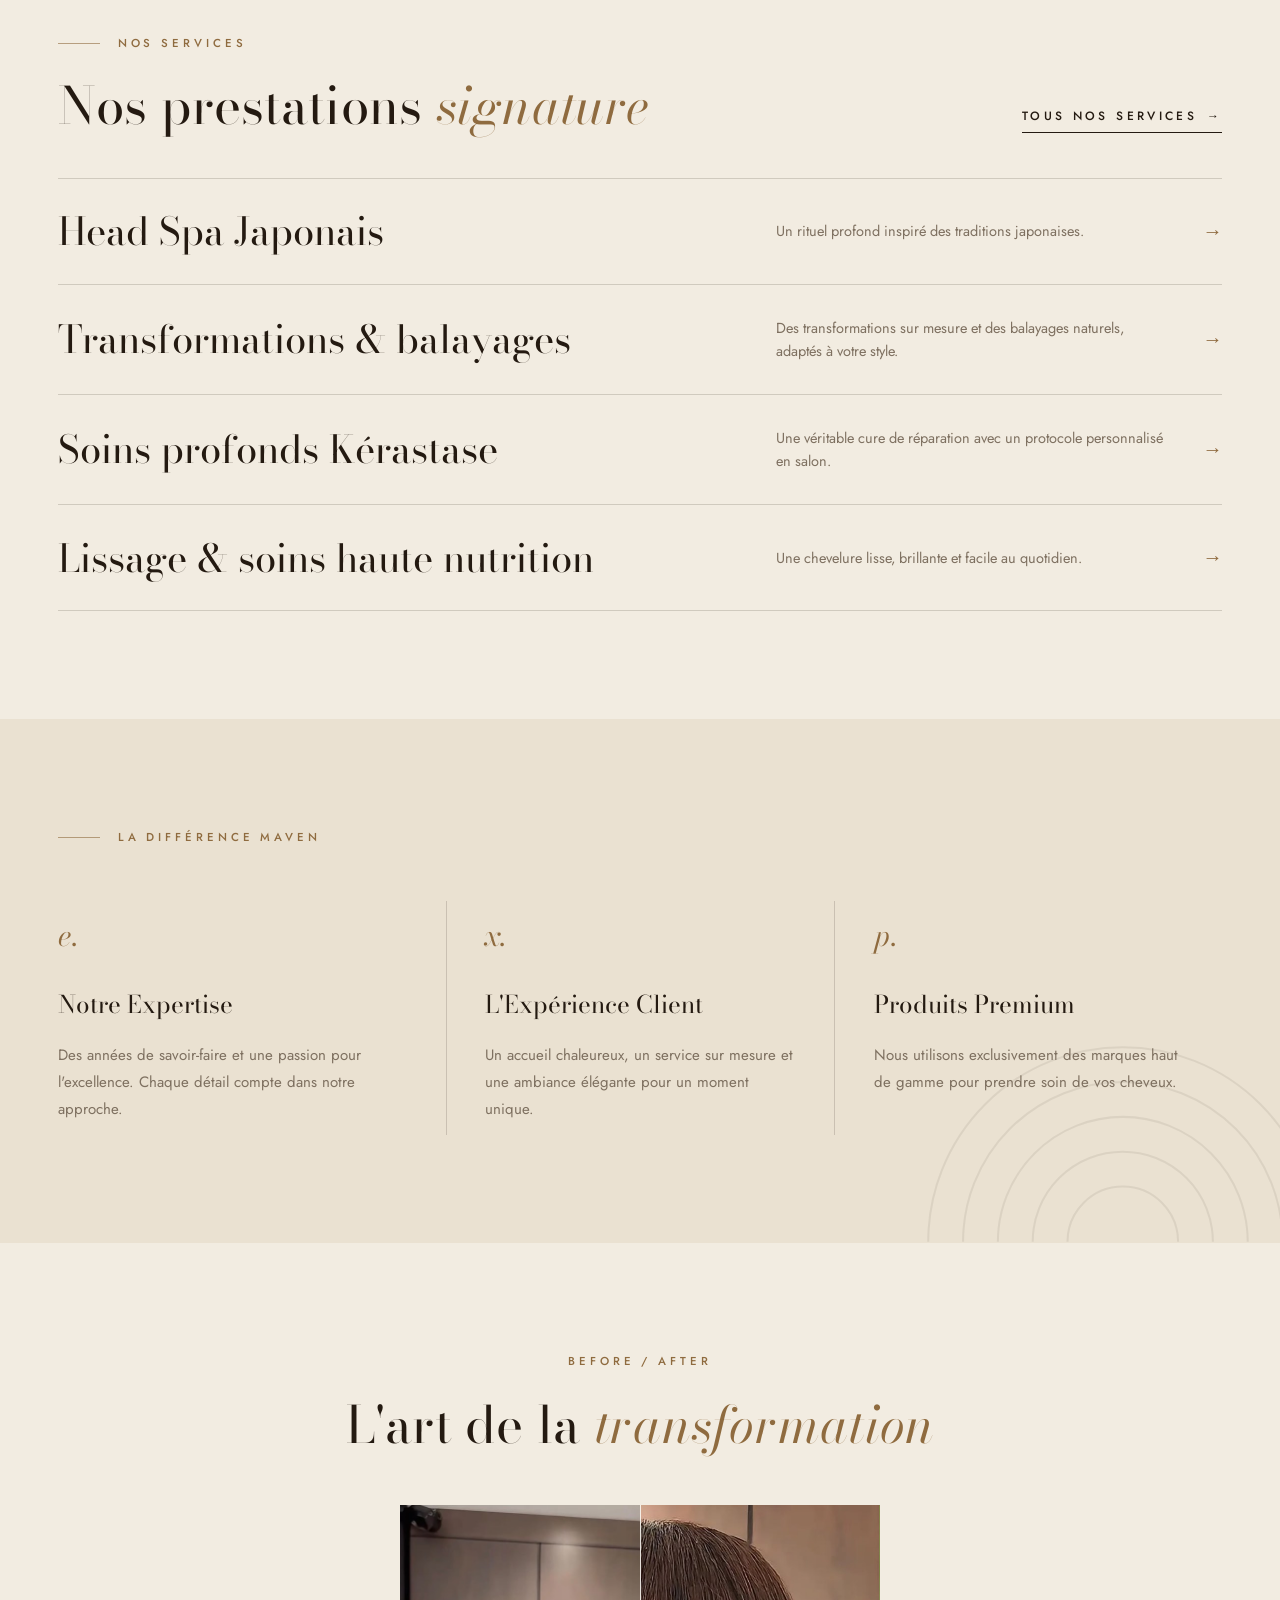
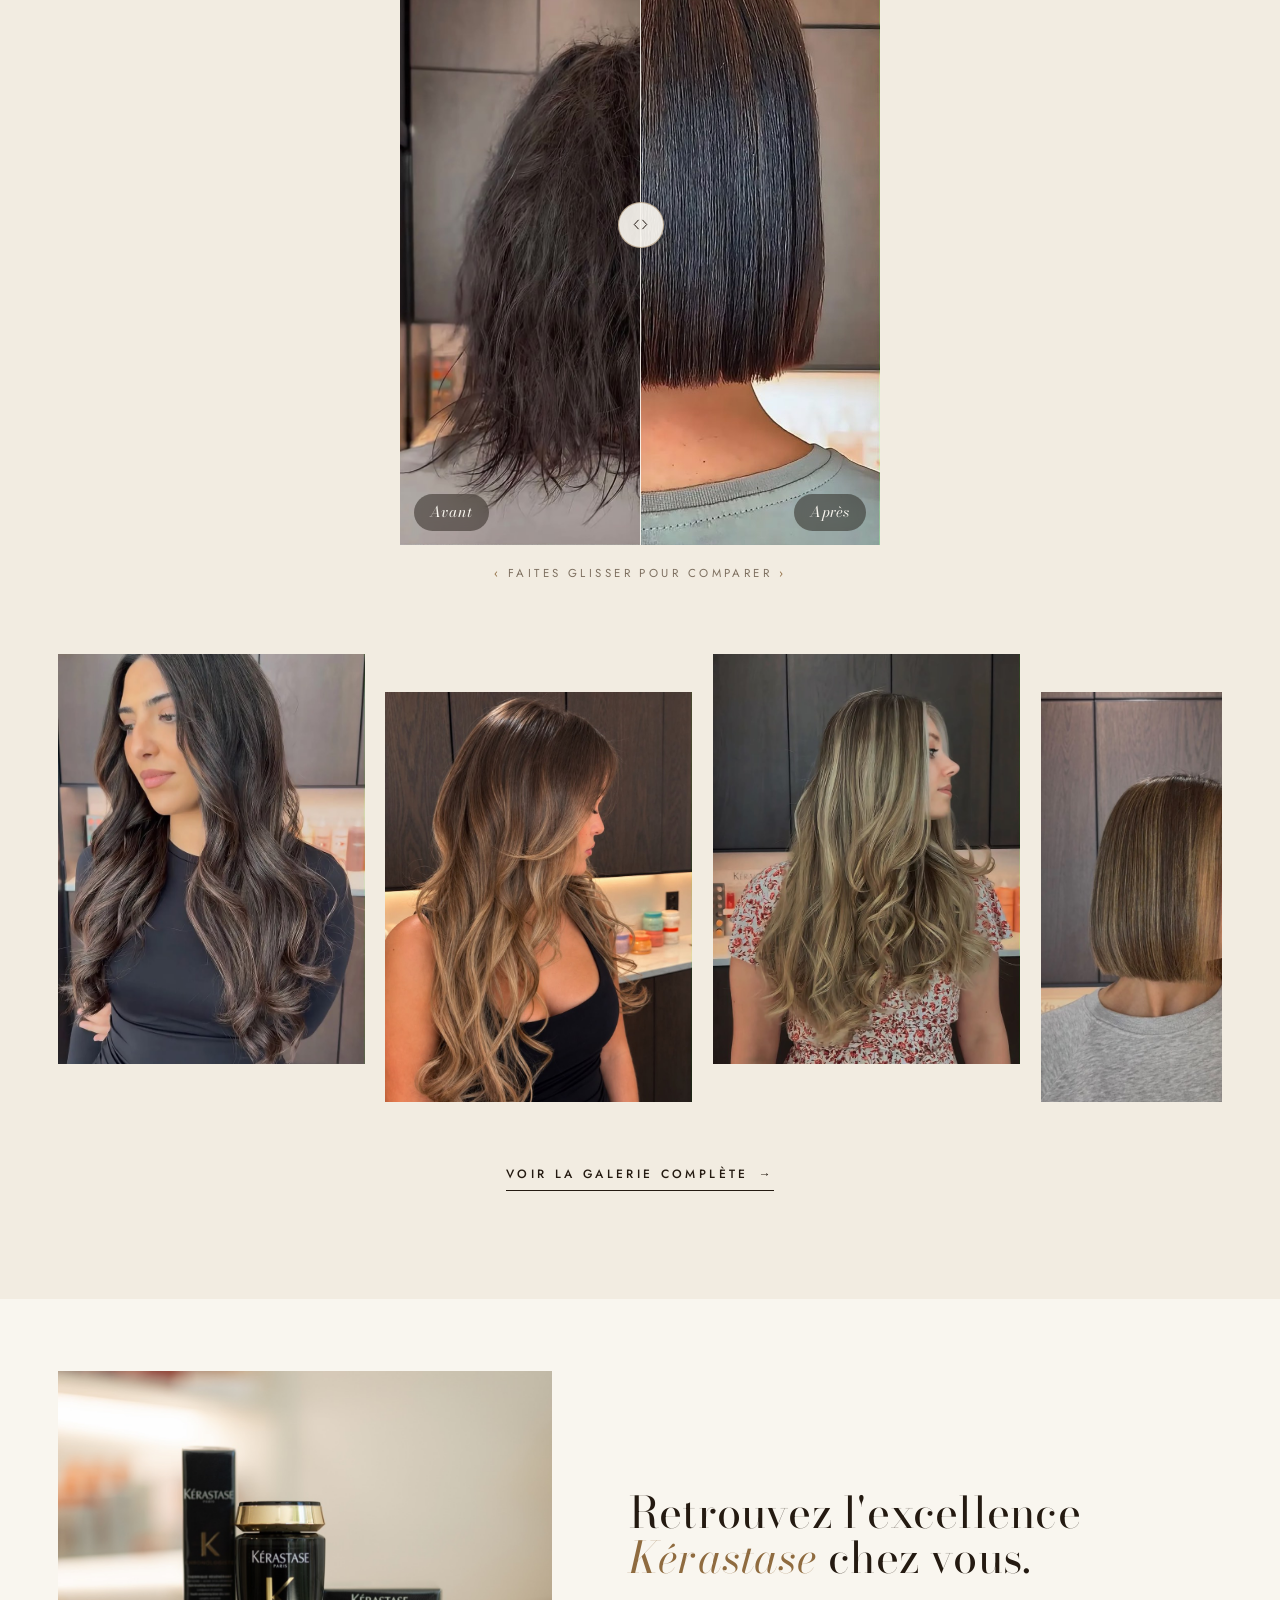
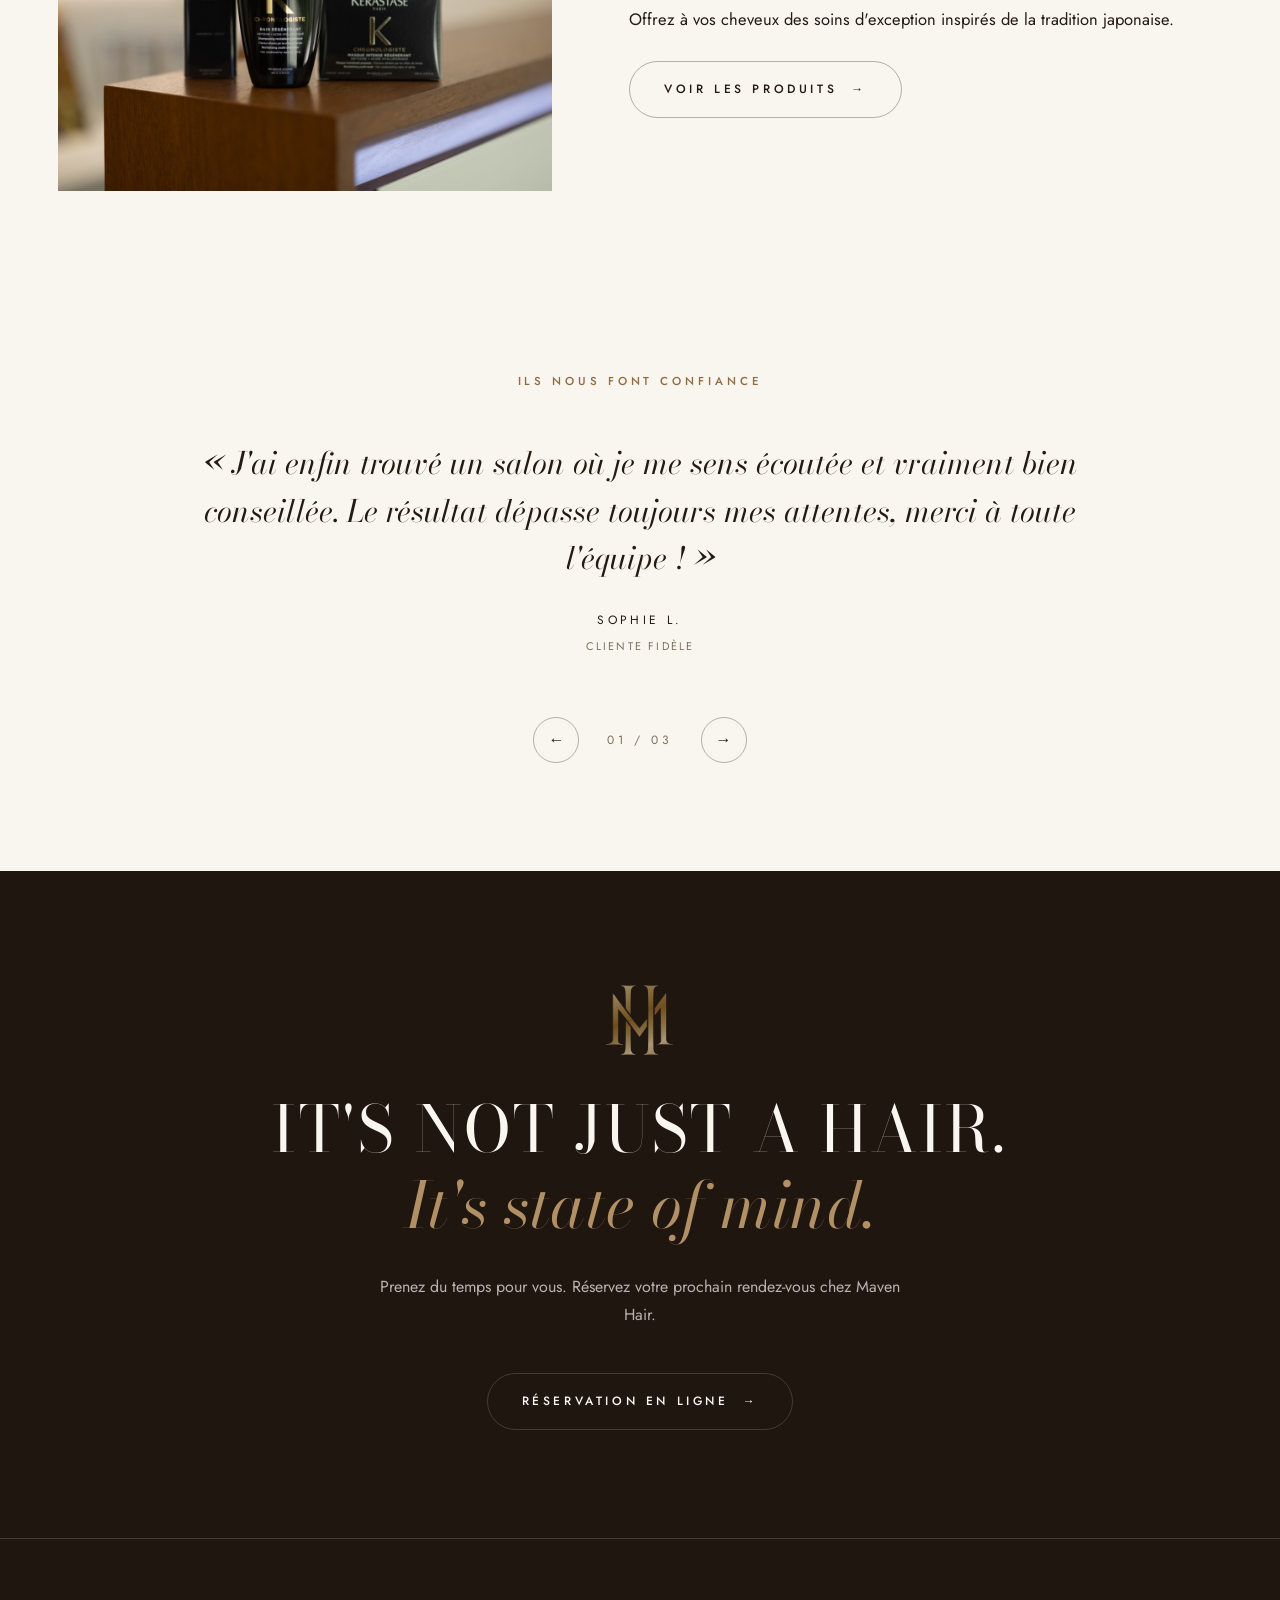
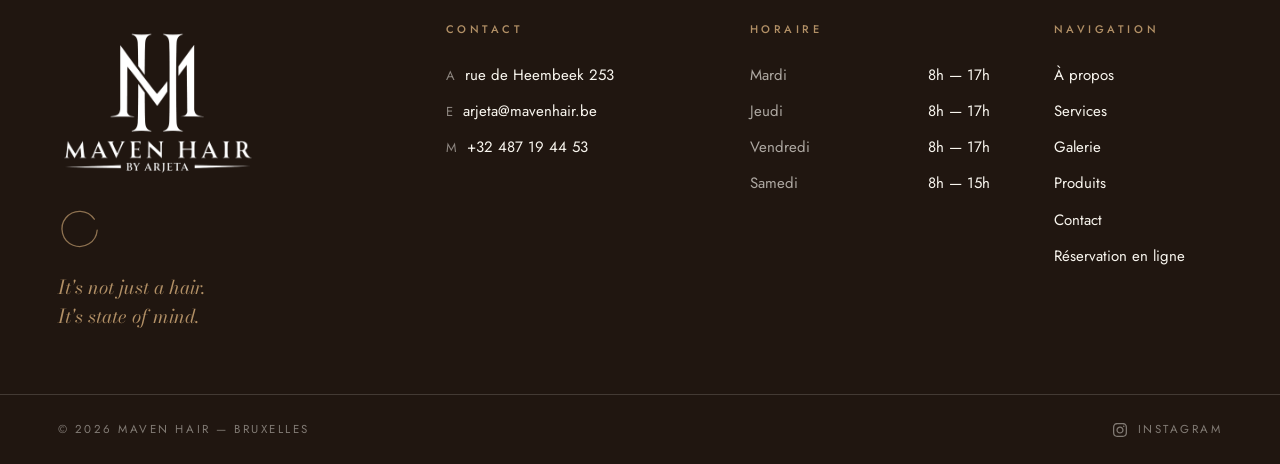
==== commit 87e88e78: "Bande transformations et bloc balayages : nouvelles photos du salon, suppression des anciennes" ====
--- a/index.html
+++ b/index.html
@@ -197,7 +197,7 @@
       </div>
       <div class="service-float" aria-hidden="true">
         <img src="assets/img/salon-interieur.jpg" alt="">
-        <img src="assets/img/g2.jpg" alt="">
+        <img src="assets/img/ba1-apres.jpg" alt="">
         <img src="assets/img/k-chronologiste.jpg" alt="">
         <img src="assets/img/stock-lisse.jpg" alt="">
       </div>
@@ -256,11 +256,11 @@
           <p class="ba-hint muted"><span aria-hidden="true">‹</span> Faites glisser pour comparer <span aria-hidden="true">›</span></p>
         </div>
         <div class="gallery-strip">
-          <div class="cell"><div class="mask-img"><img src="assets/img/g2.jpg" alt="Balayage blond ondulé réalisé chez Maven Hair" loading="lazy"></div></div>
-          <div class="cell"><div class="mask-img"><img src="assets/img/g5.jpg" alt="Coloration cuivrée sur carré ondulé" loading="lazy"></div></div>
-          <div class="cell"><div class="mask-img"><img src="assets/img/g8.jpg" alt="Balayage blond doré sur cheveux longs" loading="lazy"></div></div>
-          <div class="cell"><div class="mask-img"><img src="assets/img/g6.jpg" alt="Cheveux bruns ondulés avec reflets" loading="lazy"></div></div>
-          <div class="cell"><div class="mask-img"><img src="assets/img/ba1-apres.jpg" alt="Balayage caramel ondulé réalisé chez Maven Hair" loading="lazy"></div></div>
+          <div class="cell"><div class="mask-img"><img src="assets/img/ba2-apres.jpg" alt="Chevelure lissée, souple et brillante — Maven Hair" loading="lazy"></div></div>
+          <div class="cell"><div class="mask-img"><img src="assets/img/ba1-apres.jpg" alt="Balayage caramel ondulé — Maven Hair" loading="lazy"></div></div>
+          <div class="cell"><div class="mask-img"><img src="assets/img/ba5-apres.jpg" alt="Blond cendré ondulé et soyeux — Maven Hair" loading="lazy"></div></div>
+          <div class="cell"><div class="mask-img"><img src="assets/img/ba6-apres.jpg" alt="Lob lisse et structuré — Maven Hair" loading="lazy"></div></div>
+          <div class="cell"><div class="mask-img"><img src="assets/img/ba3-apres.jpg" alt="Carré court net et brillant — Maven Hair" loading="lazy"></div></div>
         </div>
         <p style="text-align:center; margin-top: 48px;">
           <a class="line-link reveal" href="gallery.html">Voir la galerie complète <span aria-hidden="true">→</span></a>
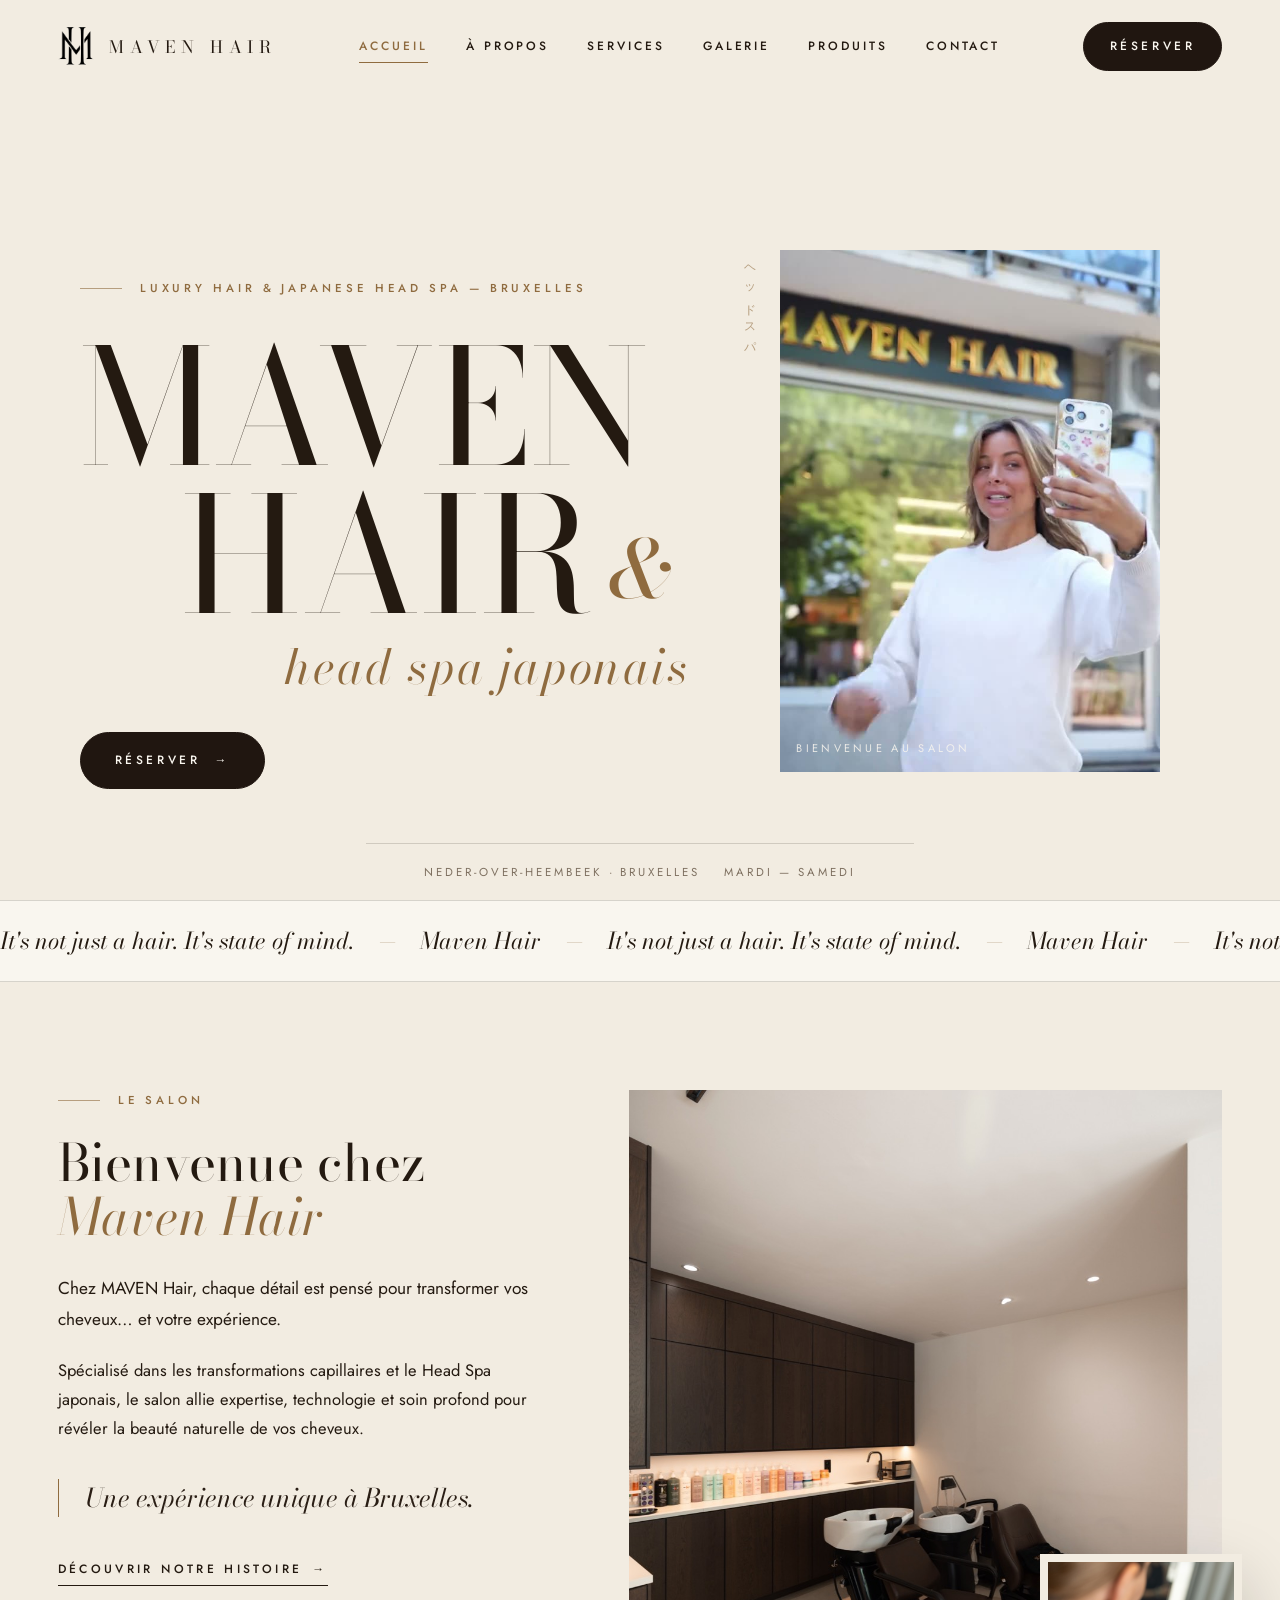
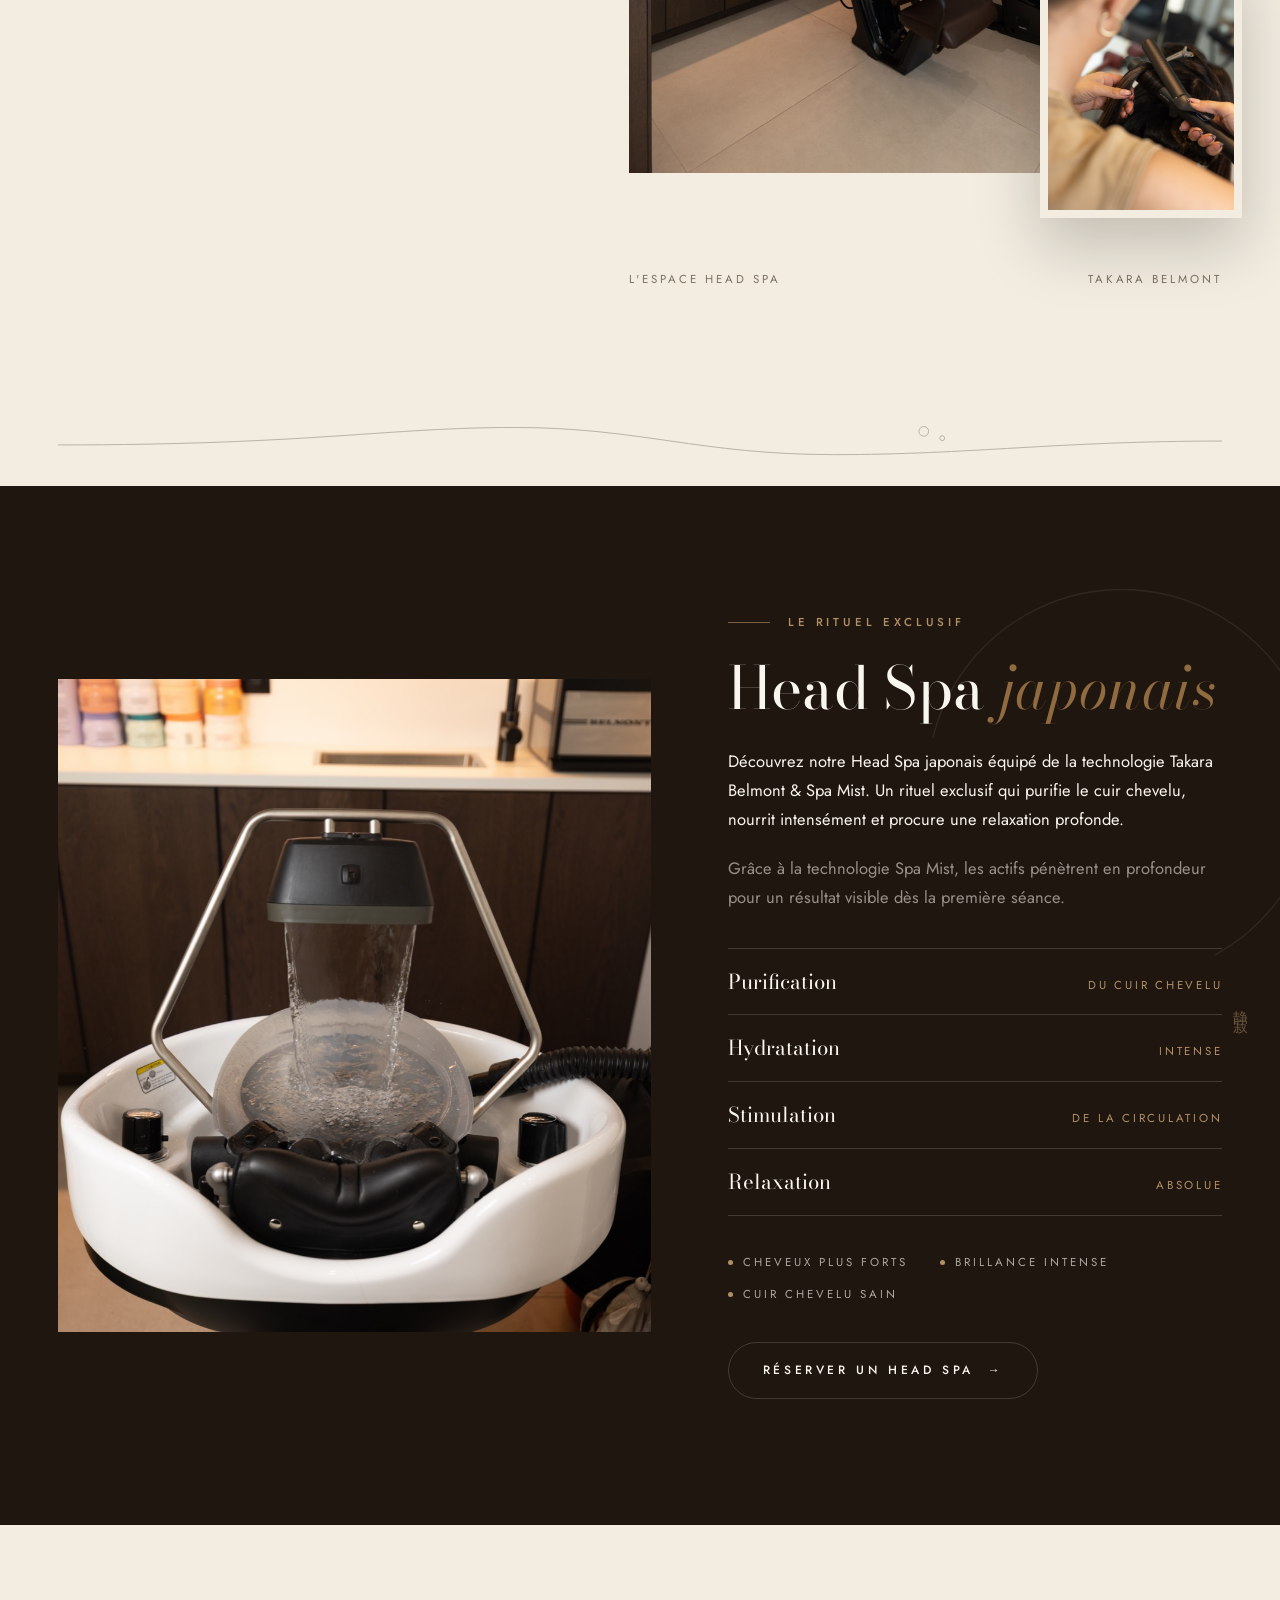
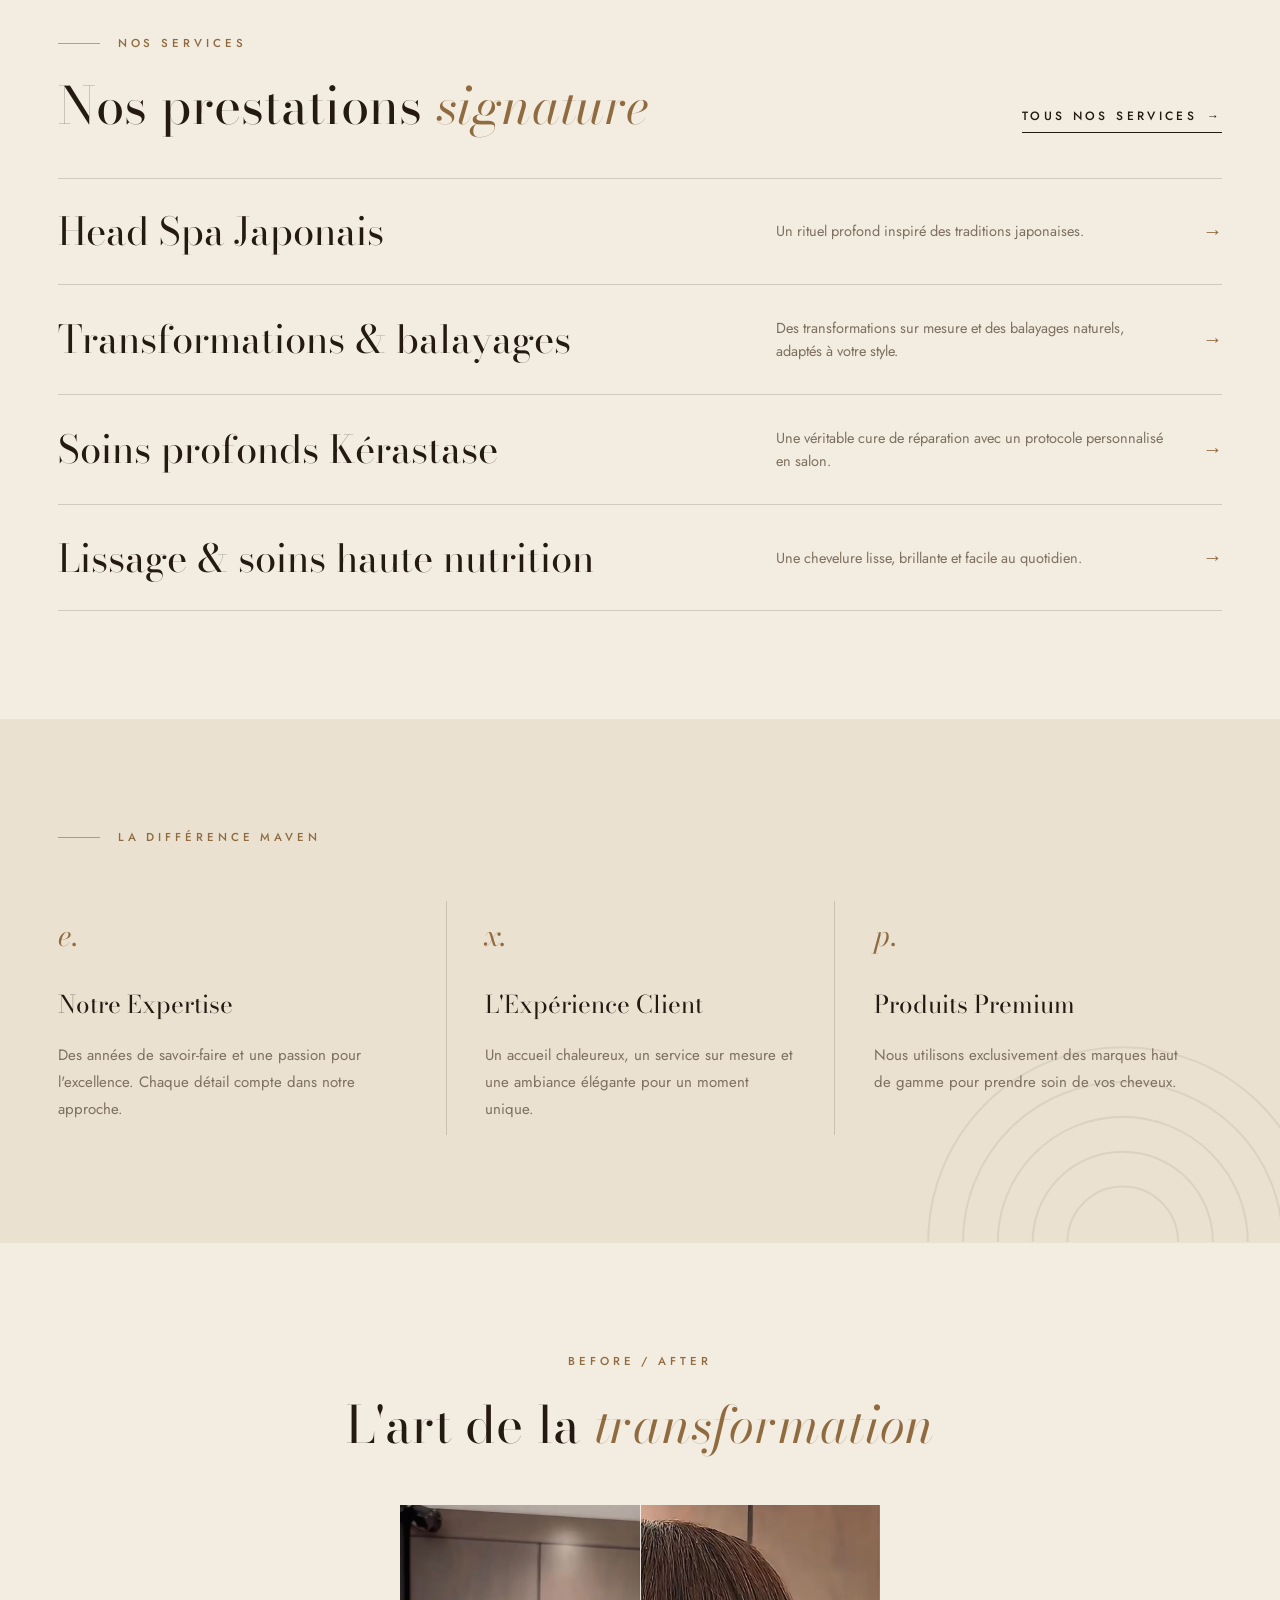
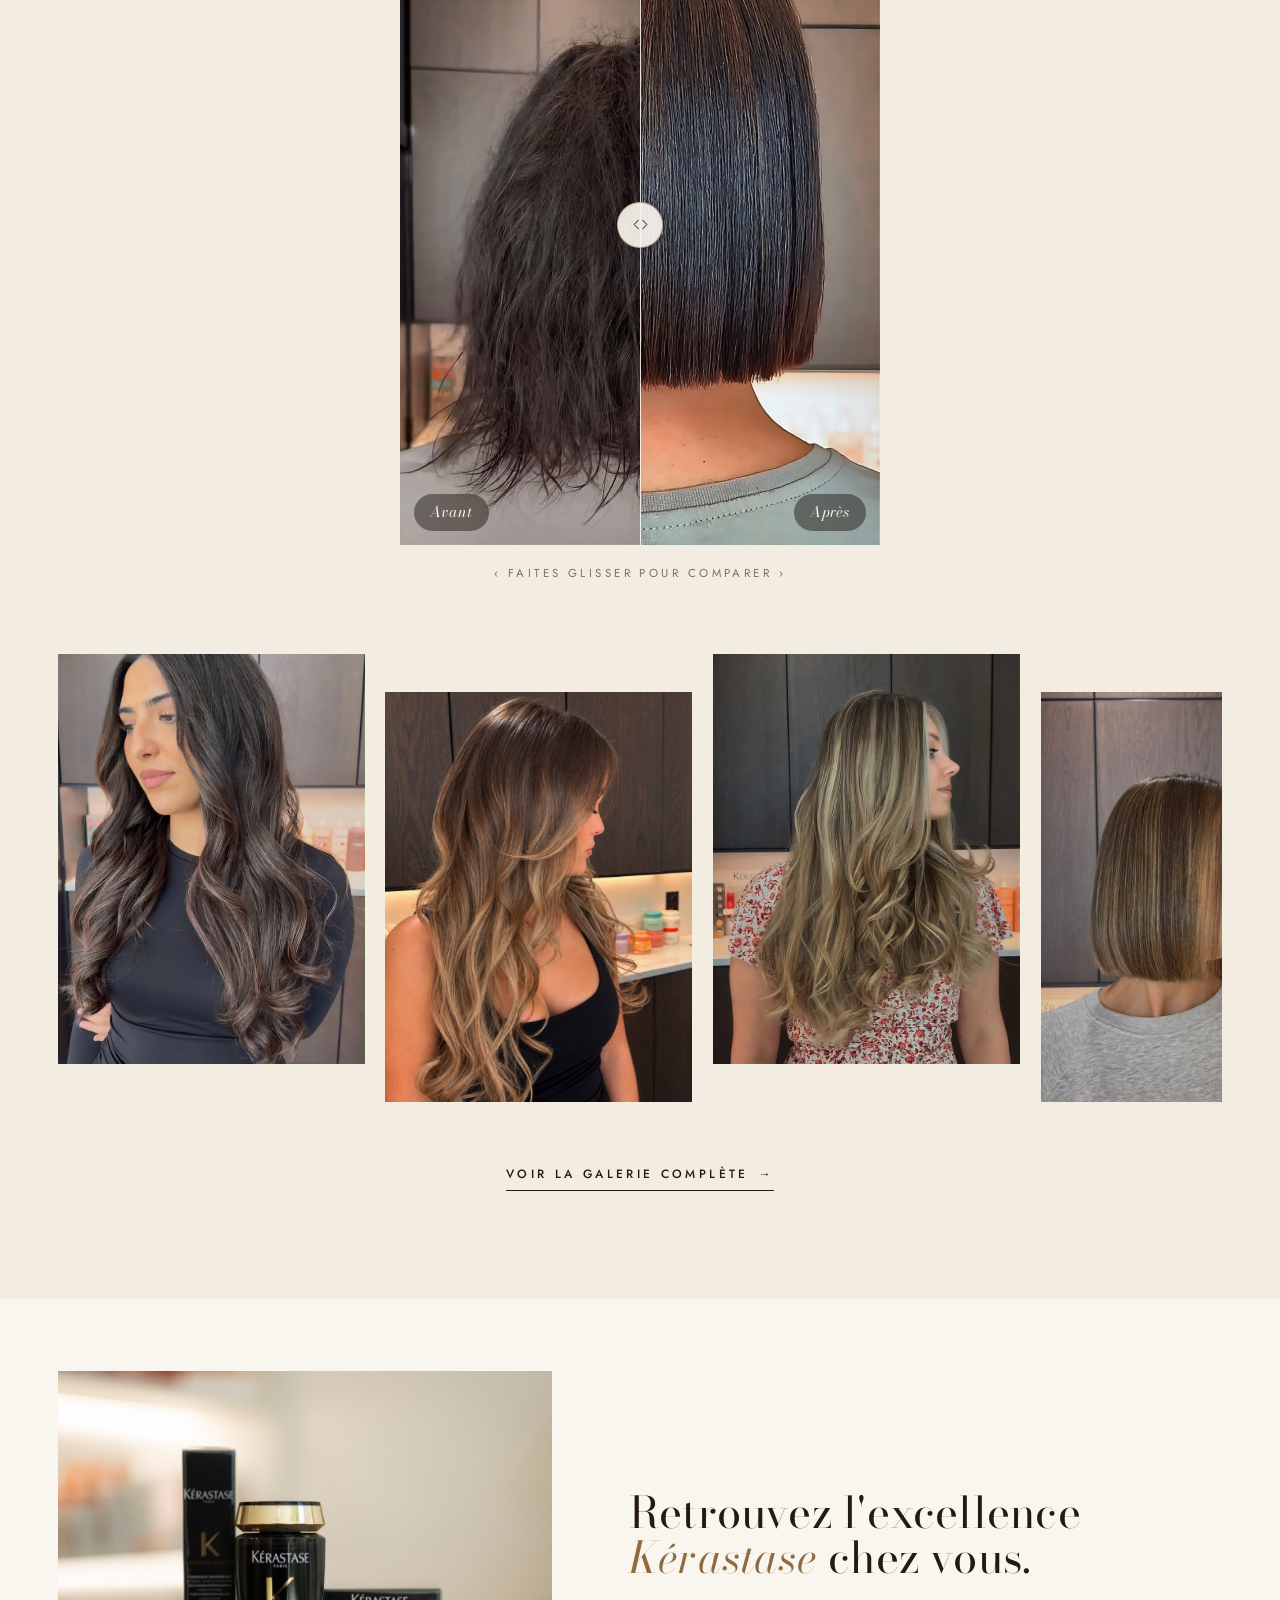
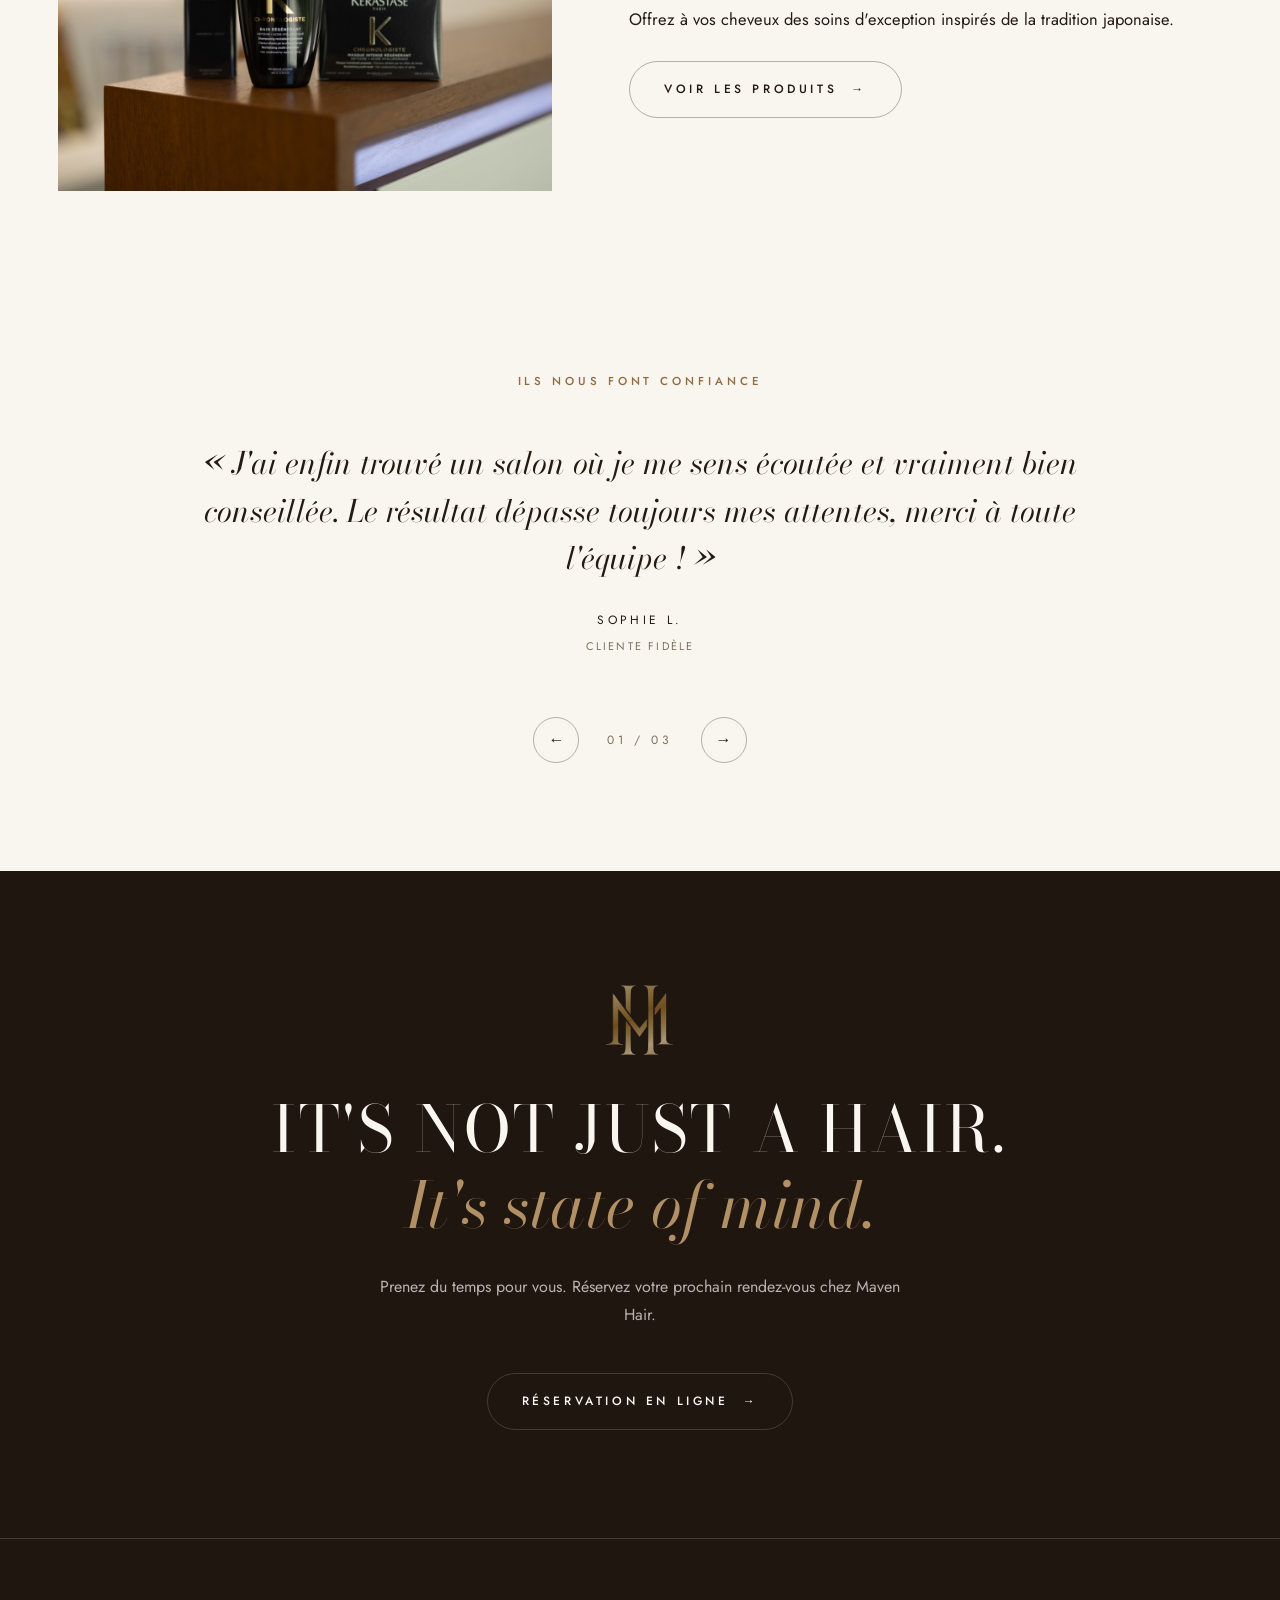
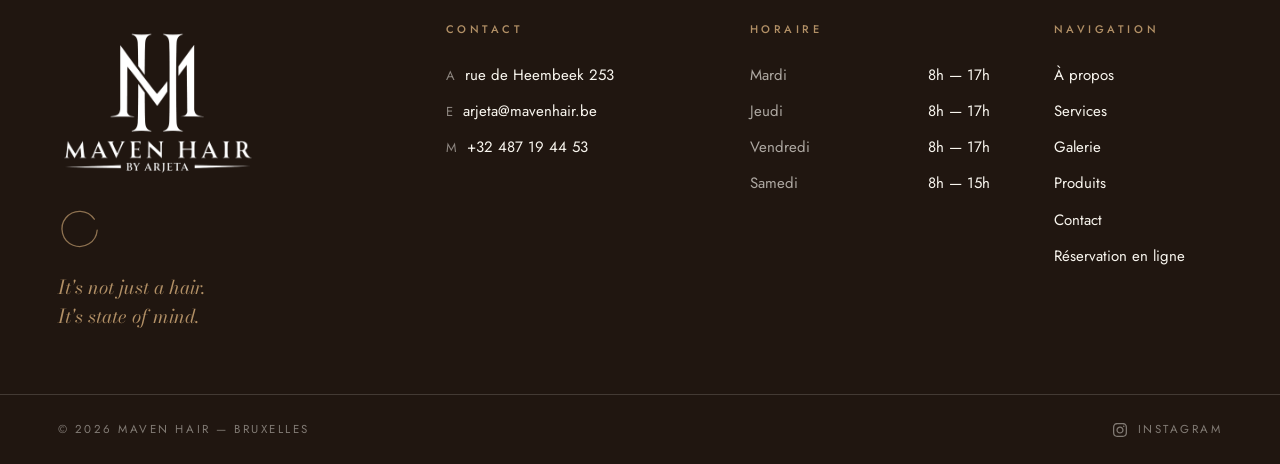
==== commit f4747599: "Audit technique : SEO (canonical, OG, JSON-LD, sitemap, robots, 404), vidéos différées, cache-bustin" ====
--- a/index.html
+++ b/index.html
@@ -5,11 +5,44 @@
   <meta name="viewport" content="width=device-width, initial-scale=1.0">
   <title>Maven Hair — Luxury Hair &amp; Japanese Head Spa à Bruxelles</title>
   <meta name="description" content="Maven Hair, salon de coiffure premium à Bruxelles. Transformations capillaires, Head Spa japonais Takara Belmont &amp; Spa Mist, soins Kérastase. Réservez en ligne.">
+  <link rel="canonical" href="https://mrvision92.github.io/maven-hair/">
+  <meta name="theme-color" content="#F2ECE1">
+  <meta property="og:type" content="website">
+  <meta property="og:site_name" content="Maven Hair">
+  <meta property="og:locale" content="fr_BE">
+  <meta property="og:title" content="Maven Hair — Luxury Hair &amp; Japanese Head Spa à Bruxelles">
+  <meta property="og:description" content="Maven Hair, salon de coiffure premium à Bruxelles. Transformations capillaires, Head Spa japonais Takara Belmont &amp; Spa Mist, soins Kérastase. Réservez en ligne.">
+  <meta property="og:url" content="https://mrvision92.github.io/maven-hair/">
+  <meta property="og:image" content="https://mrvision92.github.io/maven-hair/assets/img/salon-1.jpg">
+  <meta name="twitter:card" content="summary_large_image">
+  <script type="application/ld+json">
+  {
+    "@context": "https://schema.org",
+    "@type": "HairSalon",
+    "name": "Maven Hair",
+    "image": "https://mrvision92.github.io/maven-hair/assets/img/salon-1.jpg",
+    "url": "https://mrvision92.github.io/maven-hair/",
+    "telephone": "+32487194453",
+    "email": "arjeta@mavenhair.be",
+    "address": {
+      "@type": "PostalAddress",
+      "streetAddress": "Rue de Heembeek 253",
+      "addressLocality": "Bruxelles",
+      "postalCode": "1120",
+      "addressCountry": "BE"
+    },
+    "openingHoursSpecification": [
+      { "@type": "OpeningHoursSpecification", "dayOfWeek": ["Tuesday", "Thursday", "Friday"], "opens": "08:00", "closes": "17:00" },
+      { "@type": "OpeningHoursSpecification", "dayOfWeek": "Saturday", "opens": "08:00", "closes": "15:00" }
+    ],
+    "sameAs": ["https://www.instagram.com/mavenhair.be/"]
+  }
+  </script>
   <link rel="icon" type="image/png" href="assets/img/mono-gold.png">
   <link rel="preconnect" href="https://fonts.googleapis.com">
   <link rel="preconnect" href="https://fonts.gstatic.com" crossorigin>
   <link href="https://fonts.googleapis.com/css2?family=Bodoni+Moda:ital,opsz,wght@0,6..96,400;0,6..96,500;1,6..96,400&family=Jost:ital,wght@0,300;0,400;0,500;1,400&display=swap" rel="stylesheet">
-  <link rel="stylesheet" href="css/style.css">
+  <link rel="stylesheet" href="css/style.css?v=d0bcd6df">
 </head>
 <body>
 
@@ -369,6 +402,6 @@
     </div>
   </footer>
 
-  <script src="js/main.js" defer></script>
+  <script src="js/main.js?v=d0bcd6df" defer></script>
 </body>
 </html>
